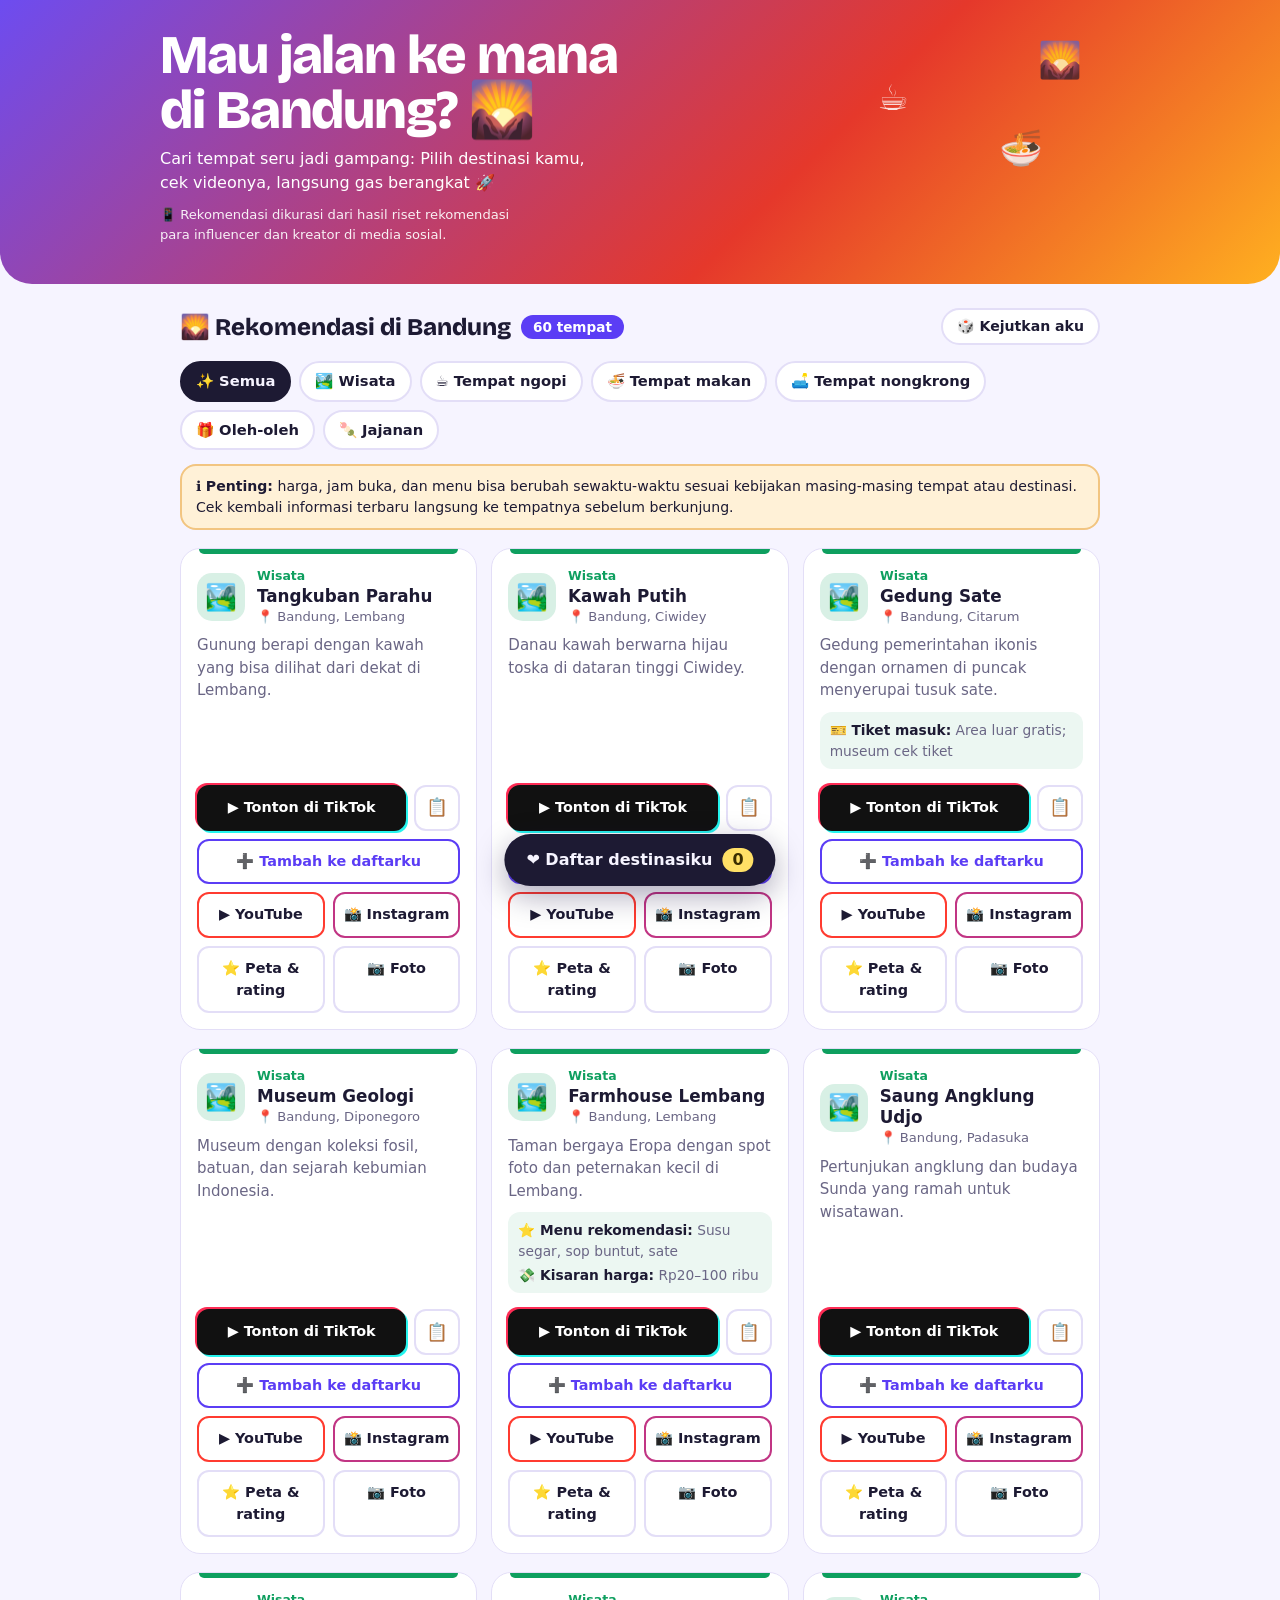
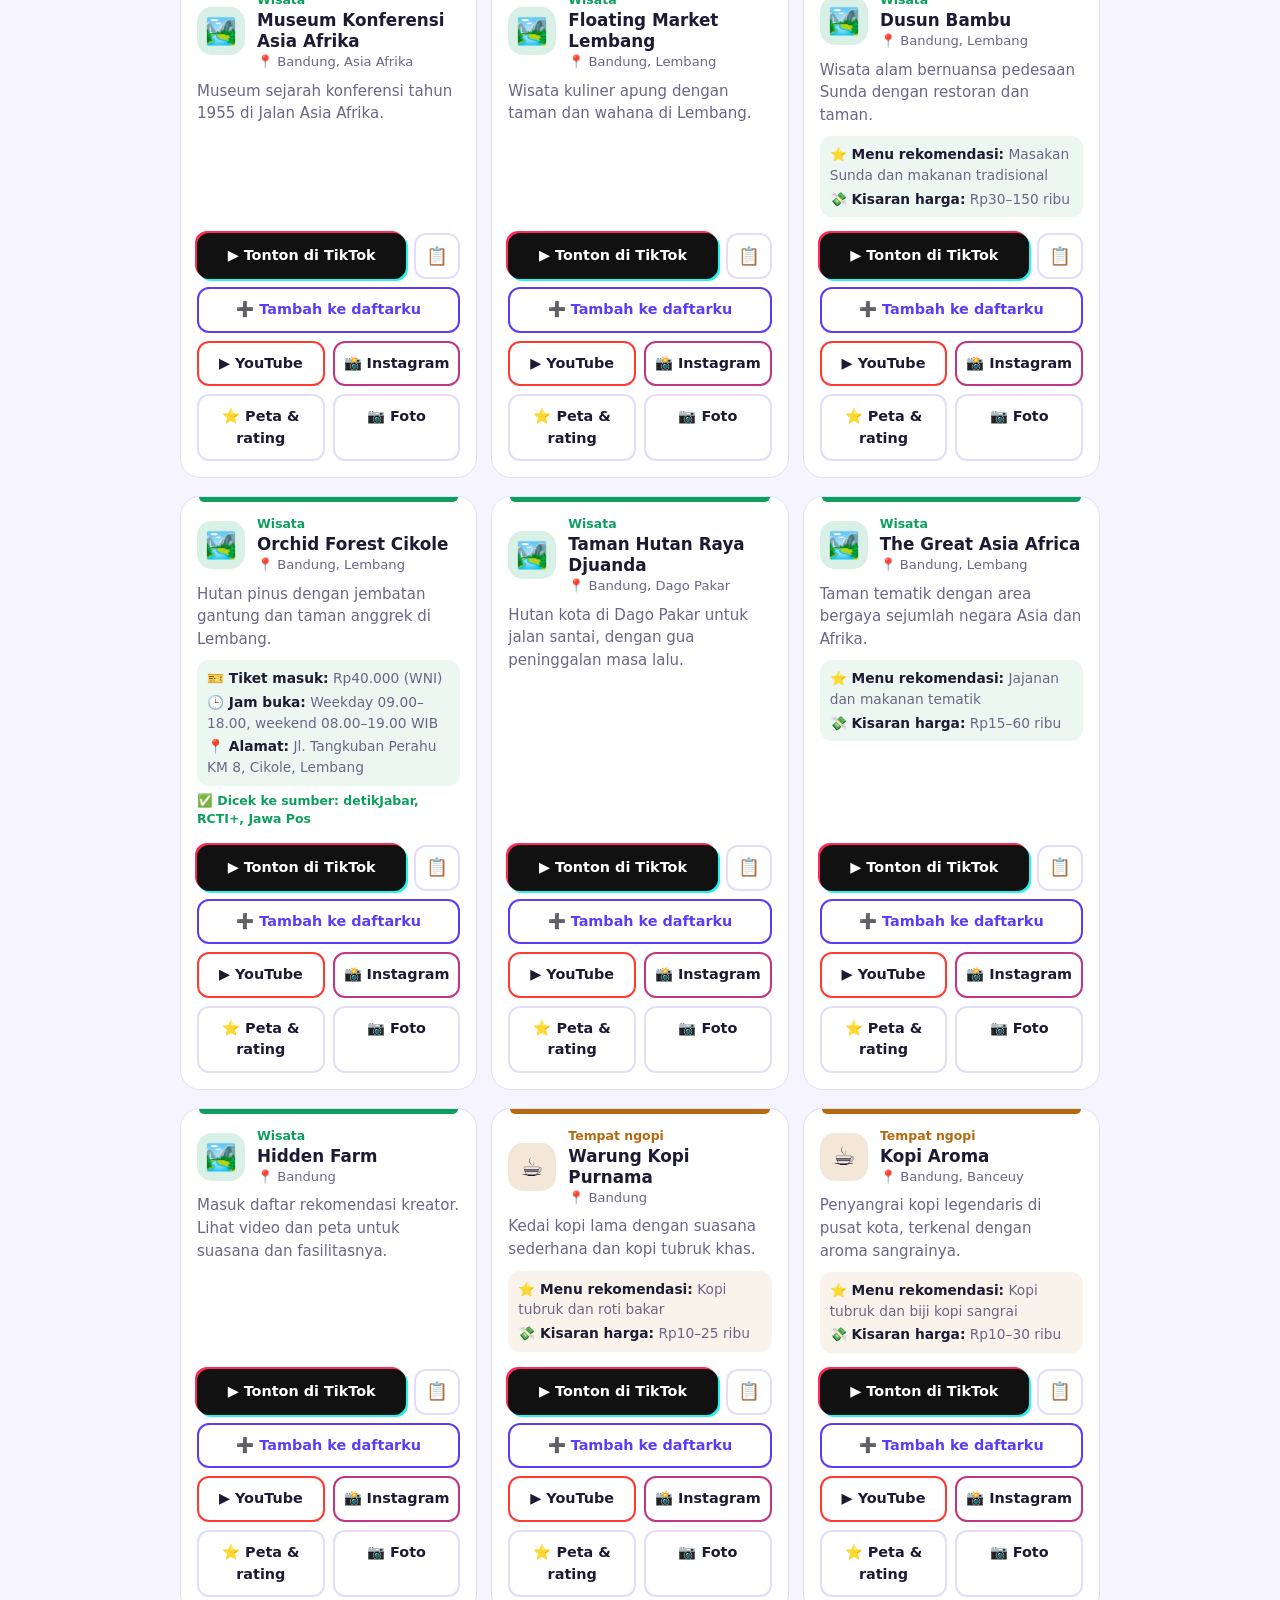
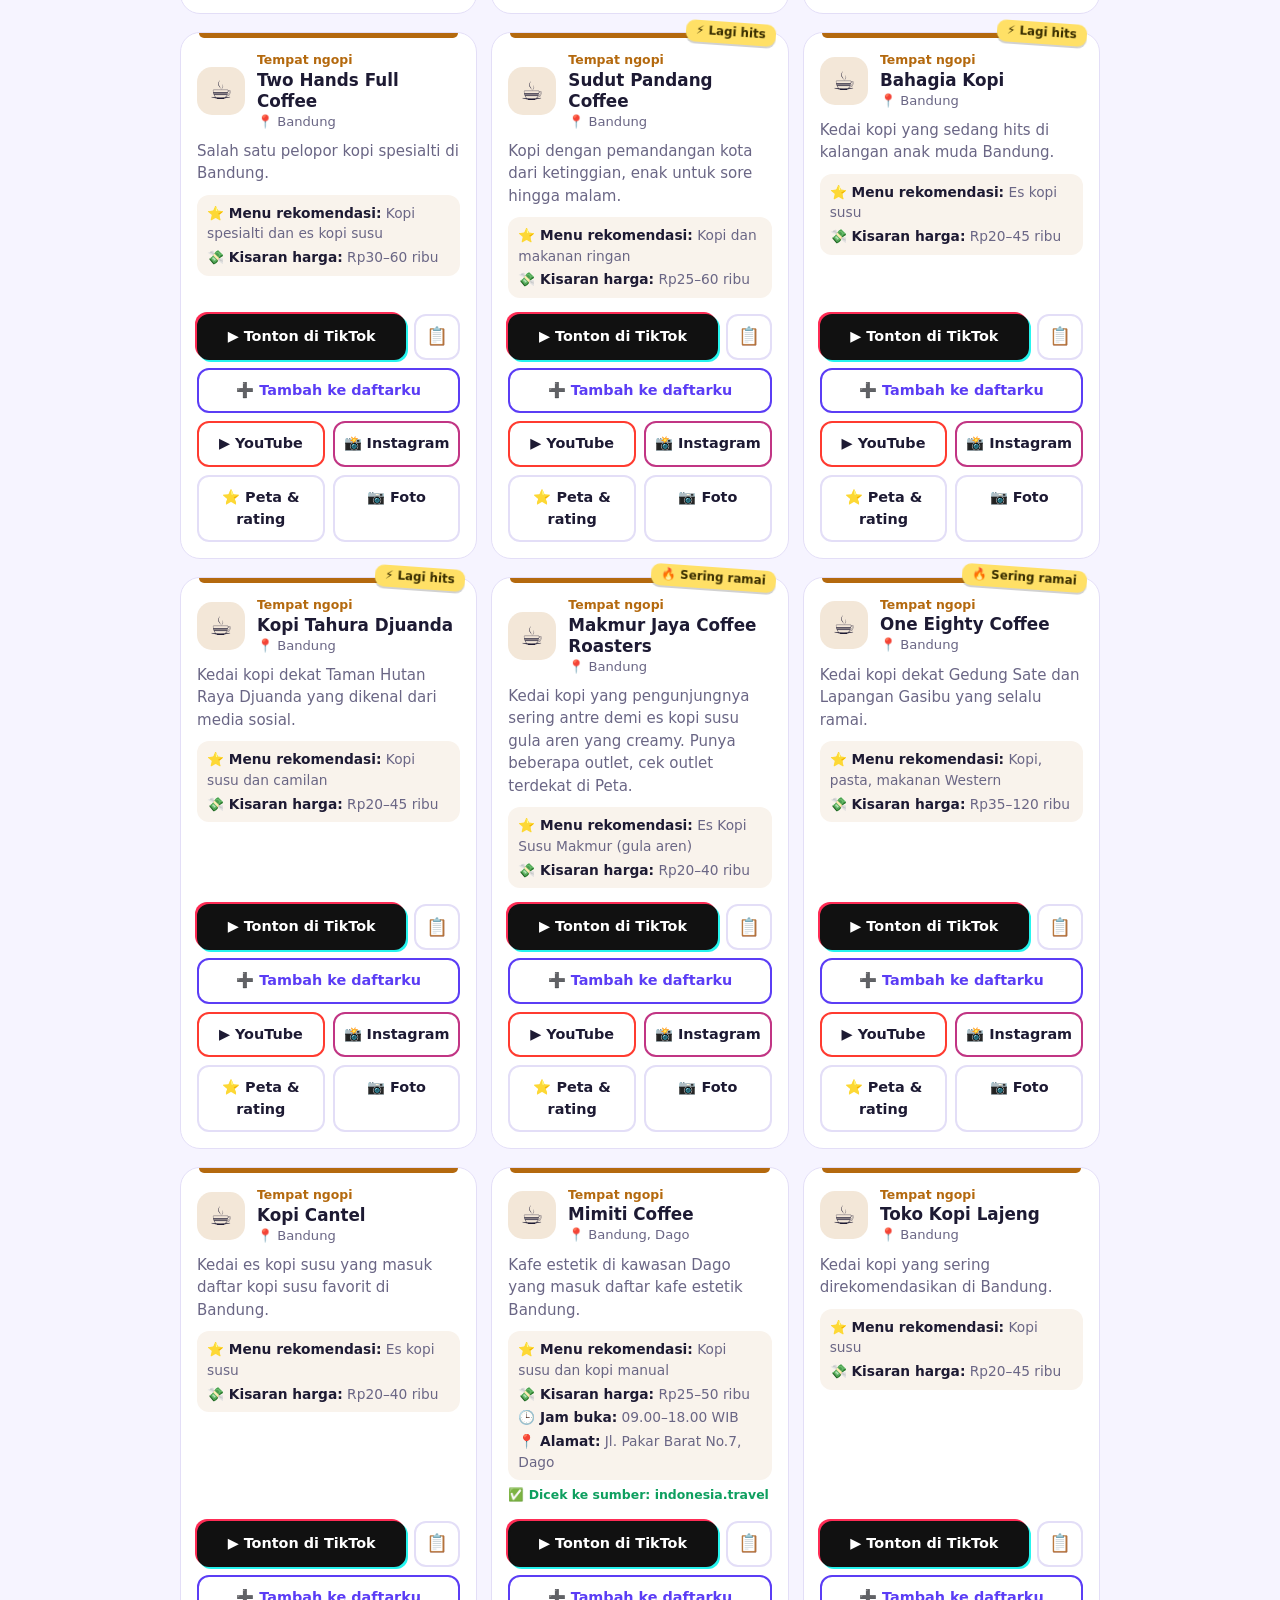
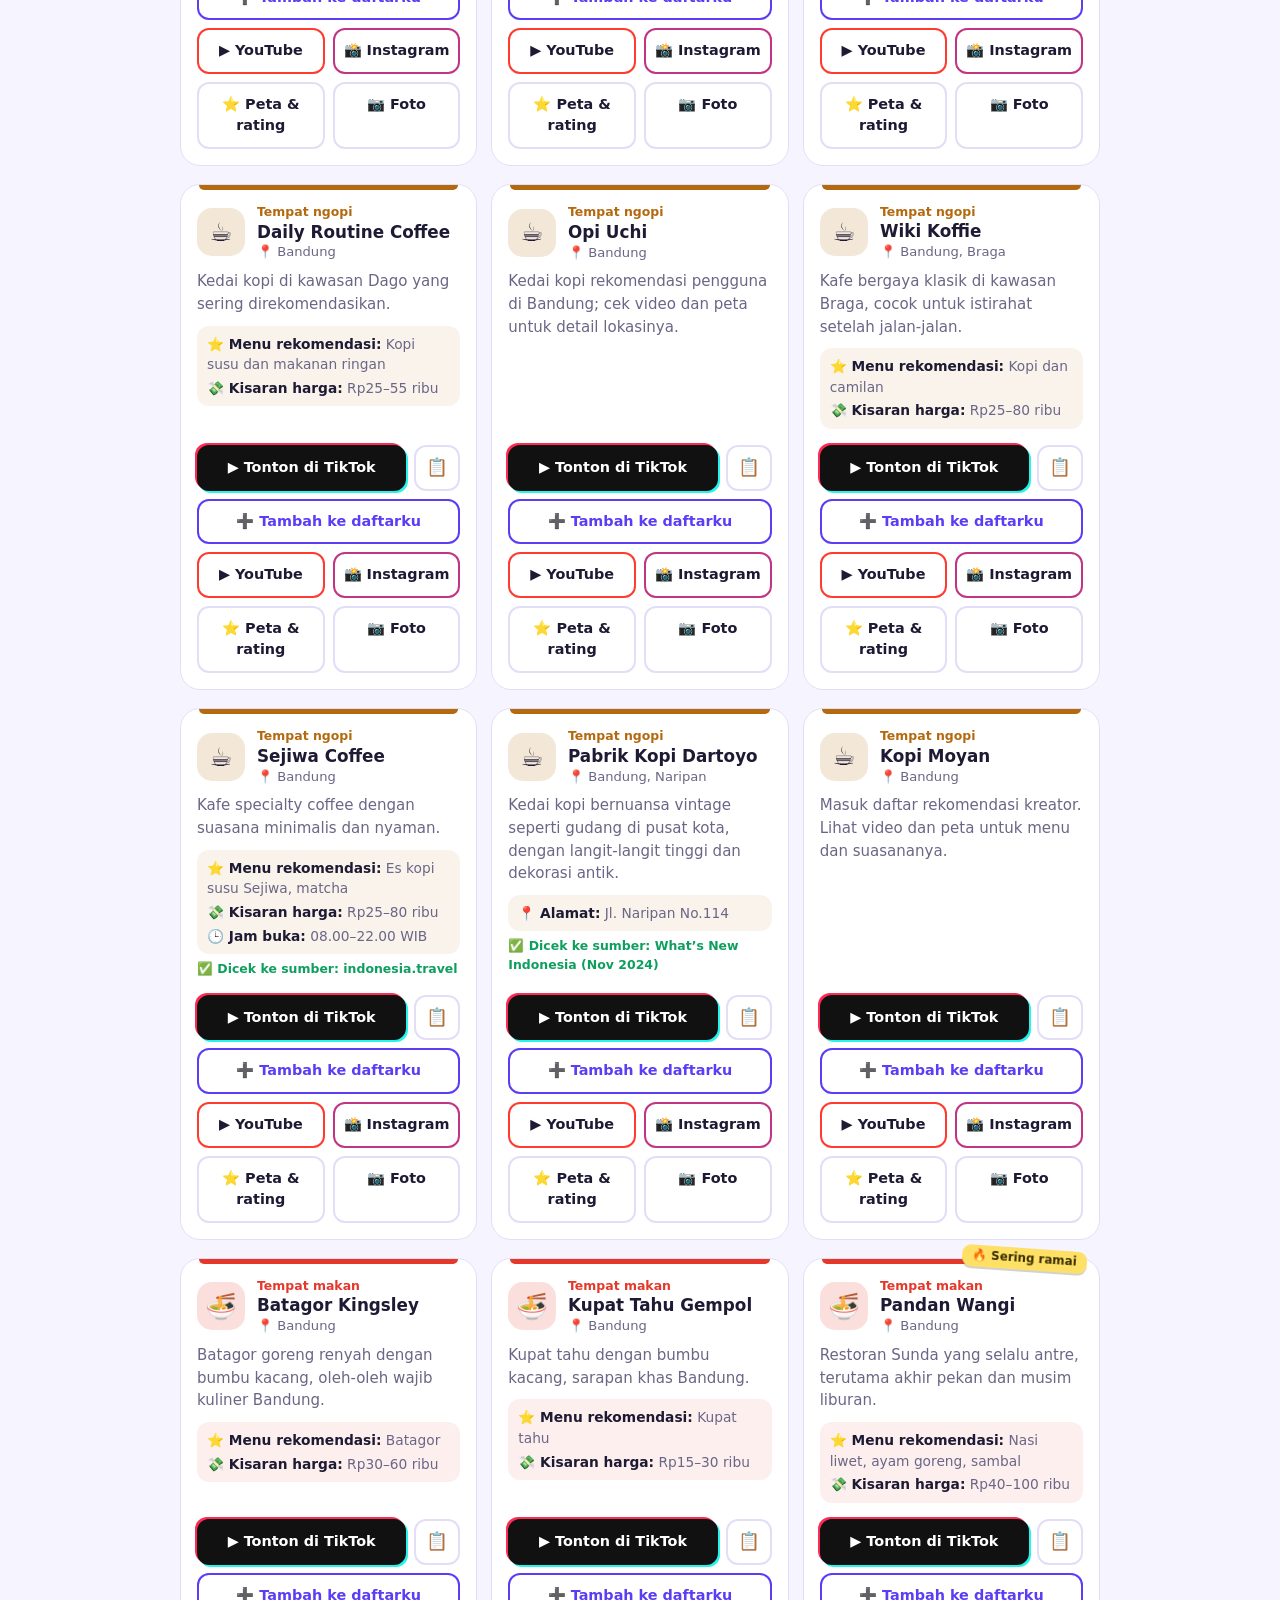
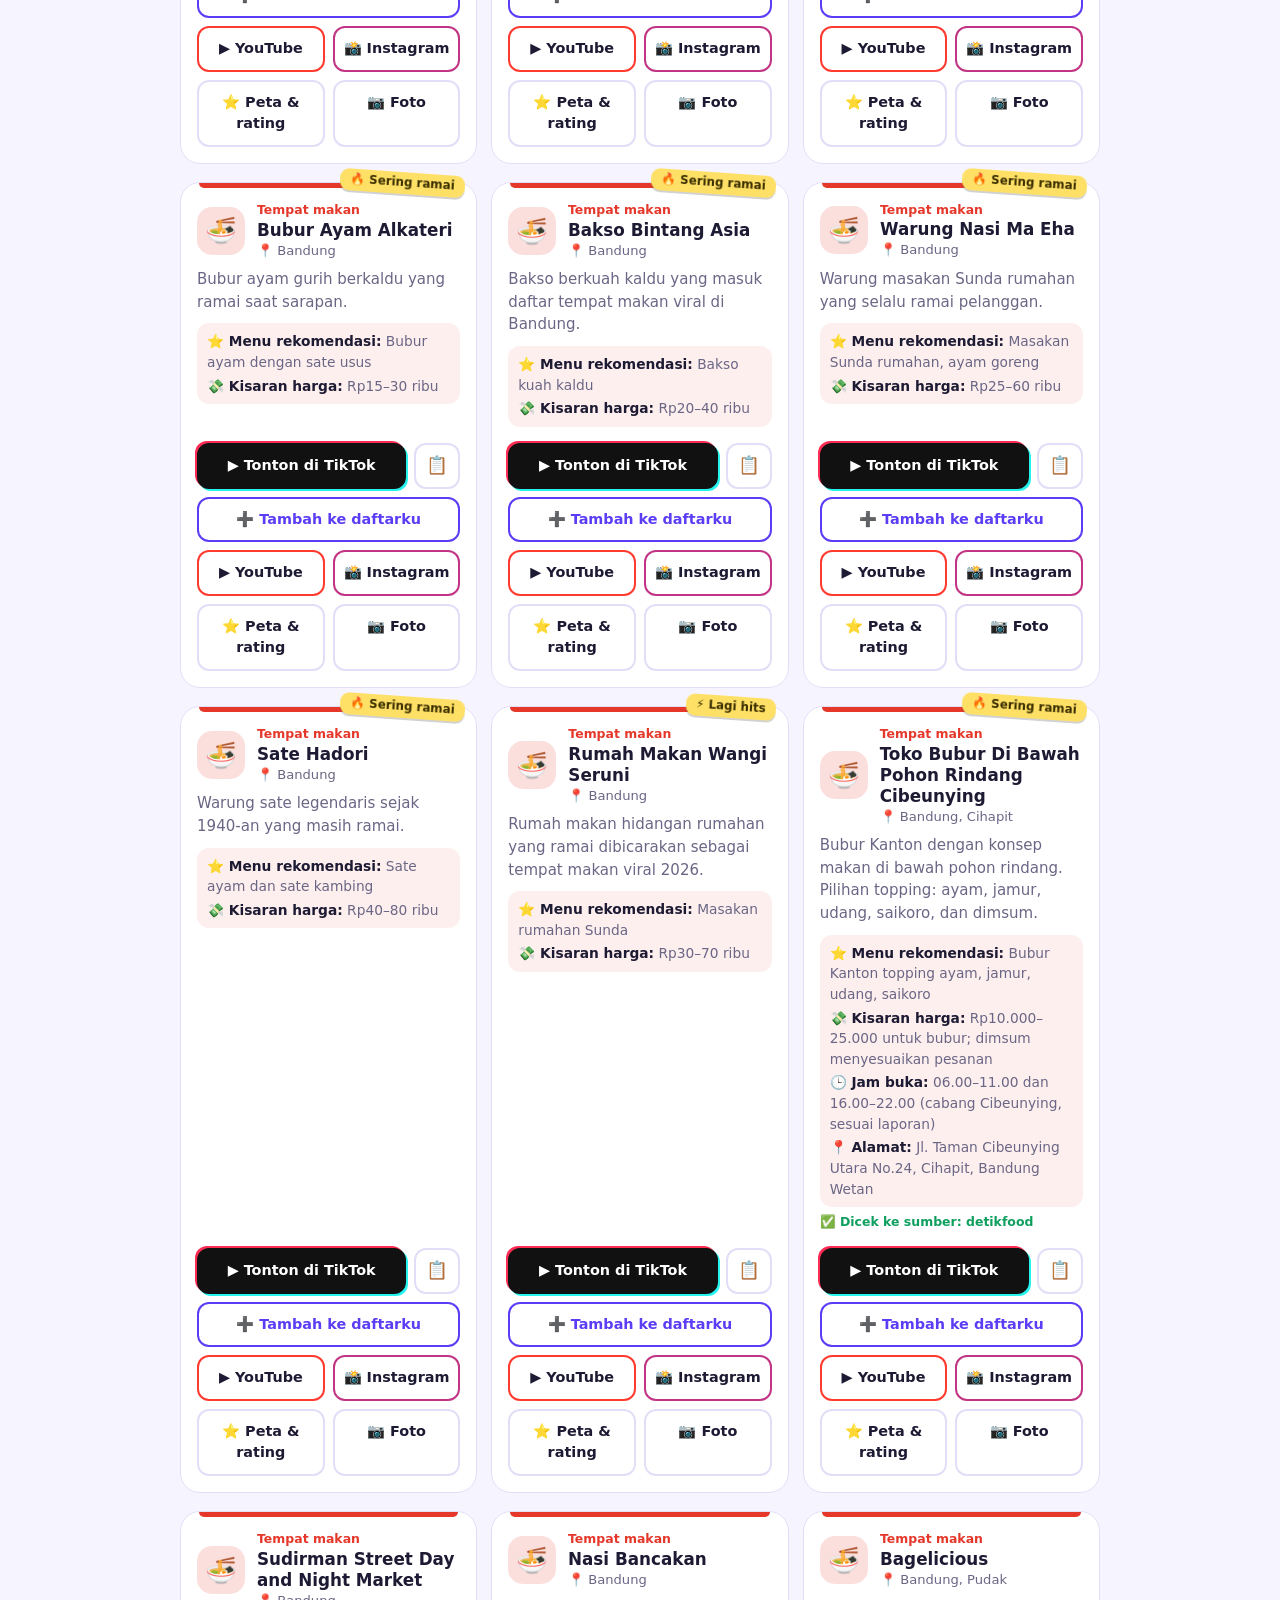
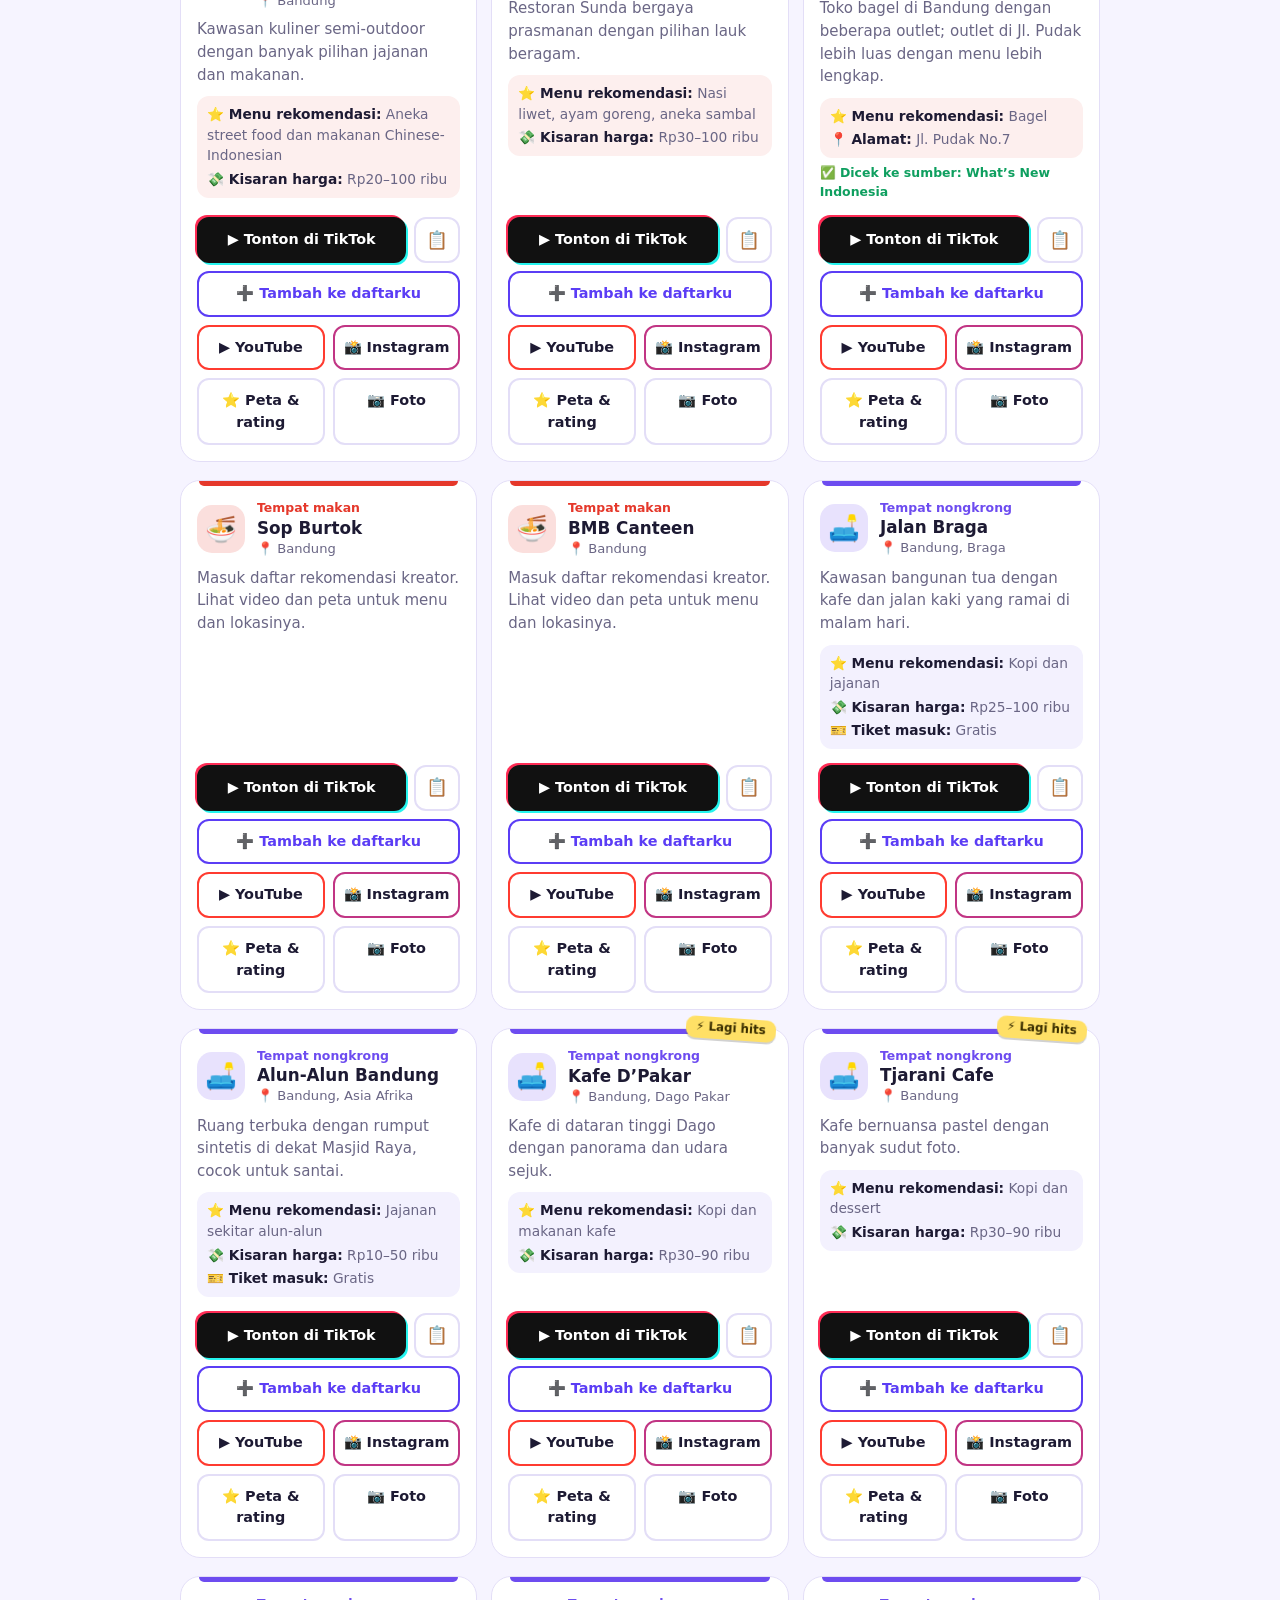
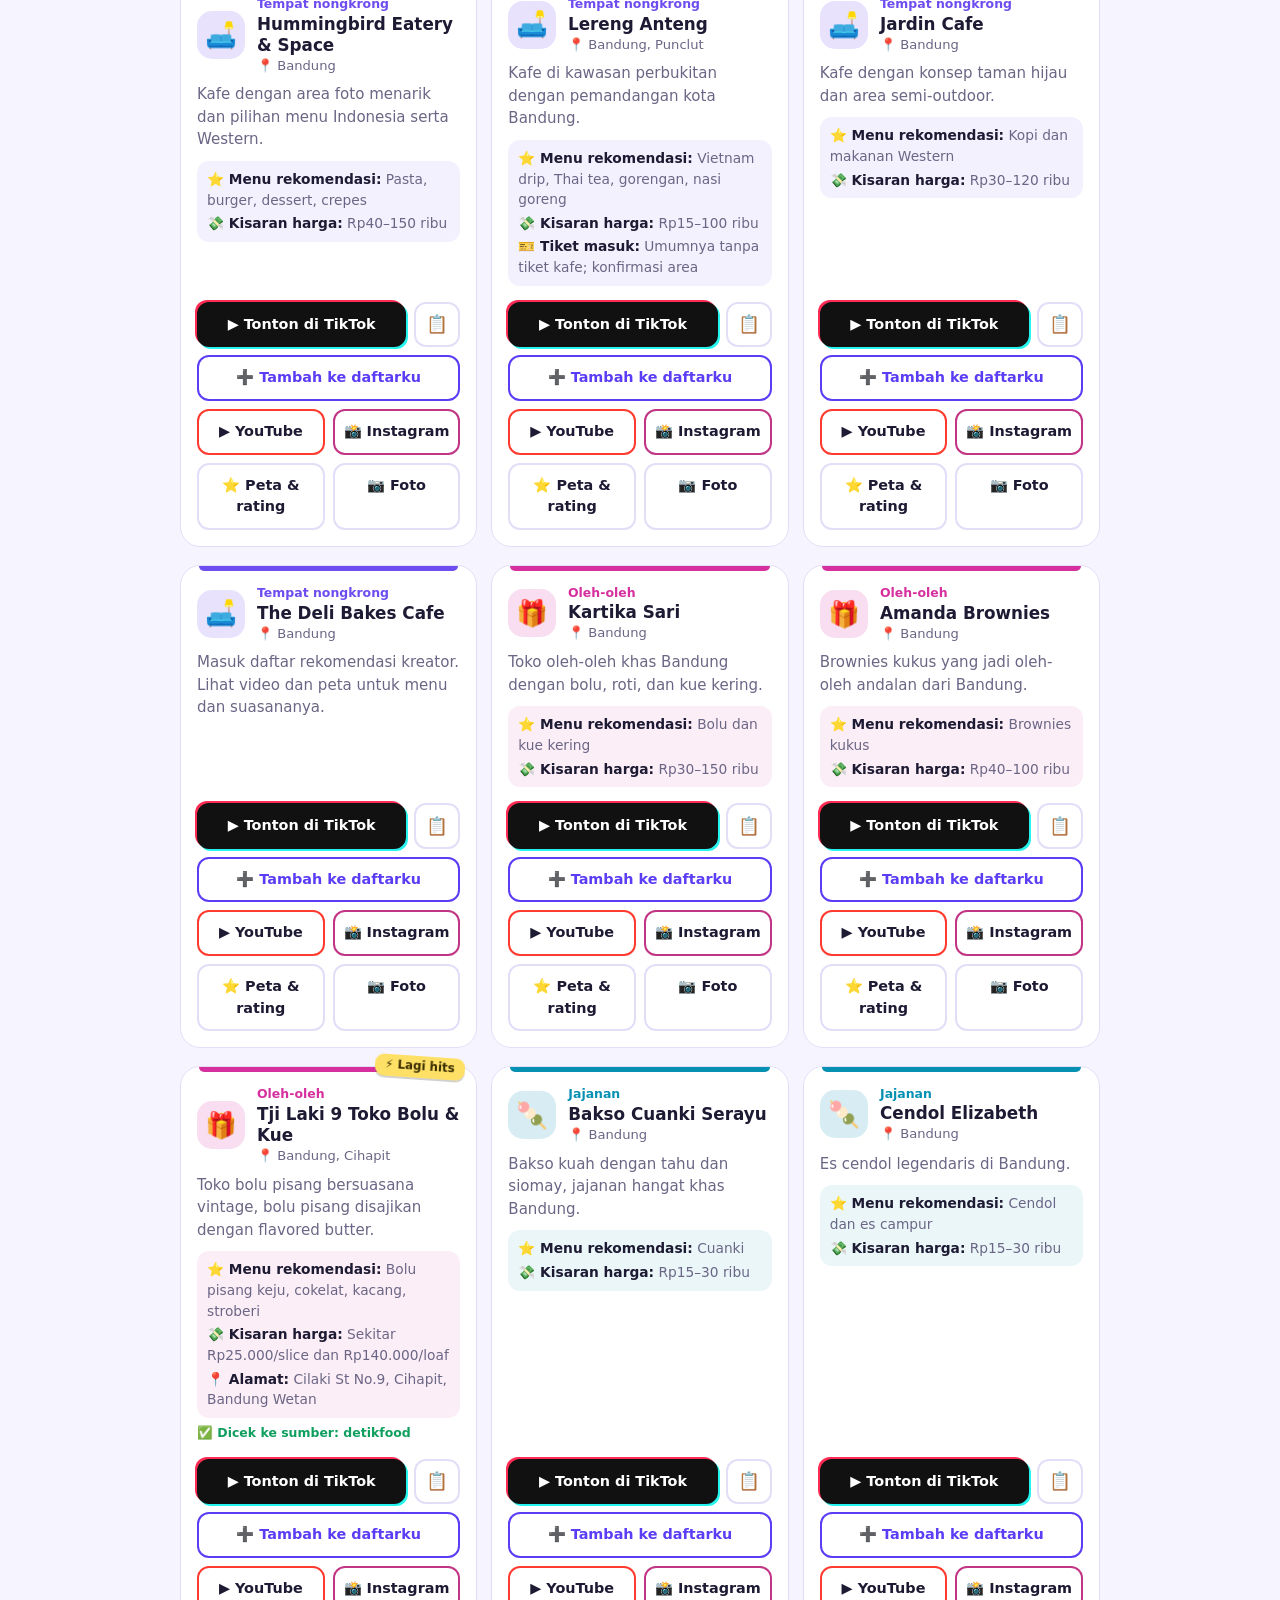
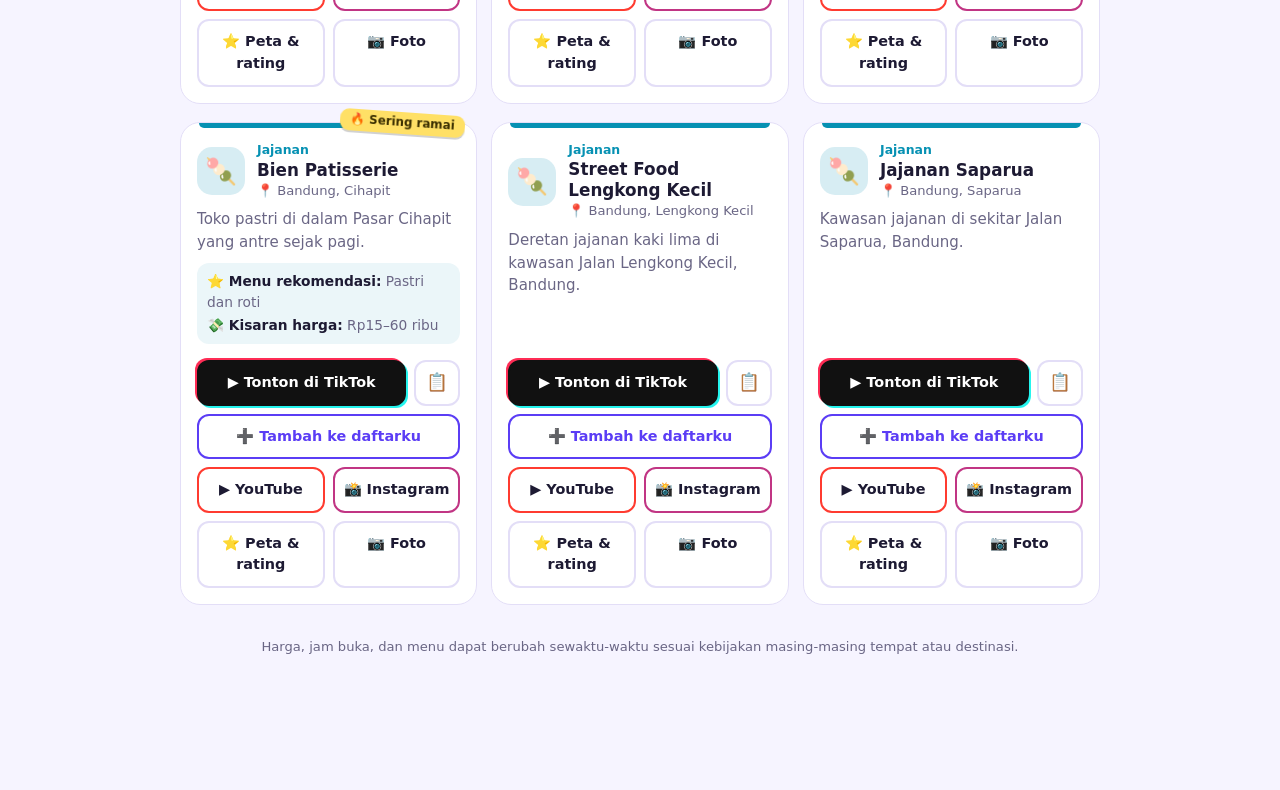
==== index.html @ 0ed72889 "Rename jelajah-bandung.html to index.html" ====
<!DOCTYPE html>
<html lang="id">
<head>
<meta charset="utf-8">
<meta name="viewport" content="width=device-width, initial-scale=1, viewport-fit=cover">
<title>Jelajah Bandung</title>
<link rel="stylesheet" href="https://fonts.googleapis.com/css2?family=Bricolage+Grotesque:wght@600;800&display=swap">
<style>
:root{--bg:#f6f4ff;--fg:#1d1a33;--mut:#6a6685;--card:#fff;--line:#e3def7;--ac:#5b3df5;--acfg:#fff;
--c-wisata:#0e9f5f;--c-kopi:#b4690e;--c-makan:#e5382b;--c-nongkrong:#6d4cf0;--c-oleh:#d6309f;--c-jajan:#0691b3;
box-sizing:border-box;padding-top:env(safe-area-inset-top,0px);padding-bottom:env(safe-area-inset-bottom,0px)}
@media (prefers-color-scheme:dark){:root:not([data-theme="light"]){--bg:#14112a;--fg:#f1eeff;--mut:#aaa4cf;--card:#1f1b3d;--line:#352f63;--ac:#a798ff;--acfg:#14112a;
--c-wisata:#3ddc97;--c-kopi:#f0a24b;--c-makan:#ff7a6e;--c-nongkrong:#a995ff;--c-oleh:#ff7ad0;--c-jajan:#4fd3f0;color-scheme:dark}}
:root[data-theme="dark"]{--bg:#14112a;--fg:#f1eeff;--mut:#aaa4cf;--card:#1f1b3d;--line:#352f63;--ac:#a798ff;--acfg:#14112a;
--c-wisata:#3ddc97;--c-kopi:#f0a24b;--c-makan:#ff7a6e;--c-nongkrong:#a995ff;--c-oleh:#ff7ad0;--c-jajan:#4fd3f0;color-scheme:dark}
html{scroll-padding-top:env(safe-area-inset-top,0px)}
*{box-sizing:border-box}
body{margin:0;background:var(--bg);color:var(--fg);font:16px/1.5 system-ui,-apple-system,"Segoe UI",Roboto,sans-serif}
.wrap{max-width:960px;margin:0 auto;position:relative}
.hero{position:relative;overflow:hidden;background:linear-gradient(135deg,#6d4cf0 0%,#e5382b 62%,#ffb020 100%);color:#fff;border-radius:0 0 32px 32px;padding:28px 20px 24px}
.hero h1{font:800 clamp(2rem,7vw,3.4rem)/1.02 "Bricolage Grotesque",system-ui,sans-serif;margin:0 0 8px;letter-spacing:-.02em;max-width:14ch}
.hero p{margin:0 0 18px;max-width:44ch;font-weight:500}
.fl{position:absolute;font-size:2.2rem;opacity:.85;animation:fl 6s ease-in-out infinite;pointer-events:none;user-select:none}
@keyframes fl{50%{transform:translateY(-12px) rotate(10deg)}}
.search{display:flex;gap:8px;background:#fff;border-radius:999px;padding:6px;box-shadow:0 10px 30px rgba(20,10,60,.3)}
.search:focus-within{outline:3px solid #ffe066}
input{flex:1;min-width:0;font:inherit;border:0;background:transparent;padding:10px 16px;color:#1d1a33;outline:none}
.go{font:inherit;font-weight:700;border:0;border-radius:999px;padding:0 22px;background:#1d1a33;color:#fff;cursor:pointer}
.go:active,.pill:active,.chip:active{transform:scale(.95)}
.pills{display:flex;gap:8px;overflow-x:auto;padding:16px 0 4px;scrollbar-width:none}
.pills::-webkit-scrollbar{display:none}
.pill{flex:none;font:inherit;font-weight:600;font-size:.9rem;border:0;border-radius:999px;padding:8px 14px;background:rgba(255,255,255,.24);color:#fff;cursor:pointer}
.pill:hover{background:rgba(255,255,255,.4)}
.pill.rnd{background:#ffe066;color:#3a2e00}
button:focus-visible,a:focus-visible{outline:3px solid #ffb020;outline-offset:2px}
main{max-width:960px;margin:0 auto;padding:24px 20px 120px}
.head{display:flex;align-items:center;flex-wrap:wrap;gap:10px}
h2{font:800 1.5rem "Bricolage Grotesque",system-ui,sans-serif;margin:0}
.count{font-size:.85rem;font-weight:700;background:var(--ac);color:var(--acfg);border-radius:999px;padding:2px 12px}
.chips{display:flex;flex-wrap:wrap;gap:8px;margin:16px 0 4px}
.chip{font:inherit;font-size:.92rem;font-weight:600;padding:7px 14px;border:2px solid var(--line);border-radius:999px;background:var(--card);color:var(--fg);cursor:pointer;transition:transform .15s}
.chip:hover{transform:translateY(-2px)}
.chip[aria-pressed="true"]{background:var(--fg);color:var(--bg);border-color:var(--fg)}
.note{background:var(--card);border:2px dashed var(--line);border-radius:16px;padding:12px 16px;color:var(--mut);font-size:.92rem;margin:12px 0}
.grid{display:grid;grid-template-columns:repeat(auto-fill,minmax(290px,1fr));gap:18px 14px;margin-top:18px}
.item{position:relative;display:flex;flex-direction:column;gap:6px;background:var(--card);border:1.5px solid var(--line);border-radius:20px;padding:18px 16px 16px;animation:up .45s both;animation-delay:calc(min(var(--i),12)*45ms);transition:transform .2s,box-shadow .2s}
.item:hover{transform:translateY(-4px) rotate(-.4deg);box-shadow:0 14px 30px rgba(60,40,160,.18)}
.item::before{content:"";position:absolute;left:18px;right:18px;top:0;height:5px;border-radius:0 0 6px 6px;background:var(--k)}
@keyframes up{from{opacity:0;transform:translateY(14px)}}
.top{display:flex;gap:12px;align-items:center}
.av{flex:none;width:48px;height:48px;border-radius:15px;display:grid;place-items:center;font-size:1.6rem;background:color-mix(in srgb,var(--k) 16%,var(--card))}
.tag{display:block;font-size:.78rem;font-weight:700;color:var(--k)}
h3{margin:0;font-size:1.05rem;line-height:1.25}
.hot{position:absolute;top:-11px;right:12px;transform:rotate(4deg);background:#ffe066;color:#3a2e00;font-size:.74rem;font-weight:800;border-radius:9px;padding:2px 10px;box-shadow:0 2px 0 rgba(0,0,0,.18)}
.item p{margin:2px 0 4px;color:var(--mut);font-size:.94rem}
.meta{display:grid;gap:3px;font-size:.86rem;color:var(--mut);background:color-mix(in srgb,var(--k) 8%,var(--card));border-radius:12px;padding:8px 10px}
.meta b{color:var(--fg)}
.links{display:flex;flex-wrap:wrap;gap:8px;margin-top:auto;padding-top:10px}
.links a{flex:1 1 calc(50% - 4px);text-align:center;font-size:.9rem;font-weight:700;text-decoration:none;padding:10px 8px;border-radius:12px;border:2px solid var(--line);color:var(--fg);transition:transform .15s}
.links a:active{transform:scale(.96)}
.links a.v{flex:1 1 100%;background:#111;border-color:#111;color:#fff;box-shadow:2px 2px 0 #25f4ee,-2px -2px 0 #fe2c55}
.pop{animation:pop .9s 2}
@keyframes pop{50%{transform:scale(1.04);box-shadow:0 0 0 7px color-mix(in srgb,var(--k) 35%,transparent)}}
.empty{text-align:center;padding:40px 16px;color:var(--mut)}
.empty b{display:block;font-size:3.2rem}
.foot{margin-top:32px;font-size:.82rem;color:var(--mut);text-align:center}
@media (prefers-reduced-motion:reduce){*{animation:none!important;transition:none!important}}
@media (max-width:480px){.fl{opacity:.35}.go{padding:0 16px}}
.loc{display:block;font-size:.82rem;color:var(--mut)}
.disc{margin:14px 0 0;background:color-mix(in srgb,#ffb020 18%,var(--card));border:2px solid color-mix(in srgb,#ffb020 55%,var(--line));border-radius:16px;padding:10px 14px;font-size:.88rem}
.st{font-size:.78rem;color:var(--mut)}
.st.ok{color:var(--c-wisata);font-weight:700}
.links a.yt{border-color:#ff3b30}
.links a.ig{border-color:#c13584}
.cp{flex:0 0 46px;font-size:1.1rem;border:2px solid var(--line);border-radius:12px;background:var(--card);color:var(--fg);cursor:pointer}
.links a.v{flex:1 1 calc(100% - 54px)}
.toast{position:fixed;left:50%;bottom:calc(84px + env(safe-area-inset-bottom,0px));transform:translate(-50%,20px);background:#111;color:#fff;padding:10px 16px;border-radius:999px;font-size:.88rem;opacity:0;pointer-events:none;transition:opacity .25s,transform .25s;z-index:9;max-width:90vw;text-align:center}
.toast.on{opacity:1;transform:translate(-50%,0)}
.rt{display:block;font-size:.82rem;color:var(--mut)}
.rt:empty{display:none}
.rt a{color:inherit}
.hero p.src{font-size:.82rem;opacity:.92;margin:-8px 0 16px}
.pill.lock{background:rgba(255,255,255,.14)}
.buy{display:inline-block;background:#ffe066;color:#3a2e00;font-weight:700;font-size:.88rem;border-radius:999px;padding:8px 16px;text-decoration:none;margin:6px 0 0 6px}
.hero p.demo{font-size:.9rem;font-weight:600;margin:-4px 0 14px}
.cta{margin-top:28px;background:var(--card);border:2px dashed var(--line);border-radius:20px;padding:18px;text-align:center;color:var(--mut)}
.empty .buy{margin:14px 0 0}
.links button.wl{flex:1 1 100%;font:inherit;font-size:.9rem;font-weight:700;padding:10px;border-radius:12px;border:2px solid var(--ac);background:transparent;color:var(--ac);cursor:pointer}
.links button.wl.on{background:var(--ac);color:var(--acfg)}
.rndbtn{margin-left:auto;font:inherit;font-weight:700;font-size:.88rem;border:2px solid var(--line);background:var(--card);color:var(--fg);border-radius:999px;padding:6px 14px;cursor:pointer}
.wlbar{position:fixed;left:50%;transform:translateX(-50%);bottom:calc(14px + env(safe-area-inset-bottom,0px));z-index:20;display:flex;align-items:center;gap:10px;font:inherit;font-weight:700;background:var(--fg);color:var(--bg);border:0;border-radius:999px;padding:14px 22px;box-shadow:0 10px 30px rgba(20,10,60,.35);cursor:pointer}
.wlbar b{background:#ffe066;color:#3a2e00;border-radius:999px;padding:0 10px}
.sheet{position:fixed;inset:0;z-index:30;display:none}
.sheet.open{display:block}
.sheet .bd{position:absolute;inset:0;background:rgba(10,8,30,.55)}
.sheet .pn{position:absolute;left:0;right:0;bottom:0;max-width:640px;margin:0 auto;max-height:82vh;display:flex;flex-direction:column;background:var(--card);color:var(--fg);border-radius:24px 24px 0 0;padding:18px 18px calc(18px + env(safe-area-inset-bottom,0px))}
.wh{display:flex;justify-content:space-between;align-items:center}
.wh h2{font-size:1.25rem}
.wh button,.wi button{font:inherit;border:2px solid var(--line);background:var(--card);color:var(--fg);border-radius:12px;width:40px;height:40px;cursor:pointer}
.wlist{overflow:auto;display:grid;gap:10px;margin:14px 0}
.wi{display:flex;align-items:center;gap:12px;border:1.5px solid var(--line);border-radius:16px;padding:10px 12px}
.wi .av2{font-size:1.5rem}
.wi .nm{flex:1;min-width:0}
.wi .nm b{display:block}
.wi small{color:var(--mut)}
.wi a{text-decoration:none;font-size:1.3rem;padding:0 4px}
.wact{display:flex;flex-wrap:wrap;gap:8px}
.wact button{flex:1 1 140px;font:inherit;font-weight:700;font-size:.9rem;border:2px solid var(--line);background:var(--card);color:var(--fg);border-radius:12px;padding:10px;cursor:pointer}
.tabs{display:flex;gap:8px;margin-top:12px}
.tabs button{flex:1;font:inherit;font-weight:700;font-size:.9rem;border:2px solid var(--line);background:var(--card);color:var(--fg);border-radius:12px;padding:8px;cursor:pointer}
.tabs button.on{background:var(--ac);color:var(--acfg);border-color:var(--ac)}
.sl{font-weight:800;margin:10px 0 0}
.wi{flex-wrap:wrap}
.wi .nm{flex:1 1 140px}
.ctl{flex:1 1 100%;display:flex;gap:6px}
.ctl select{flex:1;min-width:0;font:inherit;padding:8px;border:2px solid var(--line);border-radius:12px;background:var(--card);color:var(--fg)}
</style>
</head>
<body>
<header class="hero"><div class="wrap">
<span class="fl" aria-hidden="true" style="right:4%;top:6px">🌄</span><span class="fl" aria-hidden="true" style="right:22%;top:44px;animation-delay:-2s">☕</span><span class="fl" aria-hidden="true" style="right:8%;bottom:70px;animation-delay:-4s">🍜</span>
<h1>Mau jalan ke mana di Bandung? 🌄</h1>
<p id="stat">Cari tempat seru jadi gampang: Pilih destinasi kamu, cek videonya, langsung gas berangkat 🚀</p>
<p class="src">📱 Rekomendasi dikurasi dari hasil riset rekomendasi para influencer dan kreator di media sosial.</p>
</div></header>
<main><div id="out"></div><p class="foot">Harga, jam buka, dan menu dapat berubah sewaktu-waktu sesuai kebijakan masing-masing tempat atau destinasi.</p></main><button class="wlbar" id="wlbar" aria-haspopup="dialog">❤️ Daftar destinasiku <b id="wlcount">0</b></button>
<div class="sheet" id="sheet" role="dialog" aria-modal="true" aria-label="Daftar destinasiku"><div class="bd" id="wlbd"></div><div class="pn"><div class="wh"><h2>❤️ Daftar destinasiku</h2><button id="wlx" aria-label="Tutup">✕</button></div><div class="tabs"><button data-tab="list">❤️ Daftar</button><button data-tab="plan">🗓️ Rencana 1 hari</button></div><div class="wlist" id="wlist"></div><div class="wact" id="wact"></div></div></div>
<div id="toast" class="toast" role="status" aria-live="polite"></div>
<script>
const CATS={wisata:"Wisata",kopi:"Tempat ngopi",makan:"Tempat makan",nongkrong:"Tempat nongkrong",oleh:"Oleh-oleh",jajan:"Jajanan"};
const DATA={
Bandung:{
 wisata:[["Tangkuban Parahu","Gunung berapi dengan kawah yang bisa dilihat dari dekat di Lembang."],["Kawah Putih","Danau kawah berwarna hijau toska di dataran tinggi Ciwidey."],['Gedung Sate','Gedung pemerintahan ikonis dengan ornamen di puncak menyerupai tusuk sate.'],['Museum Geologi','Museum dengan koleksi fosil, batuan, dan sejarah kebumian Indonesia.'],['Farmhouse Lembang','Taman bergaya Eropa dengan spot foto dan peternakan kecil di Lembang.']],
 kopi:[["Warung Kopi Purnama","Kedai kopi lama dengan suasana sederhana dan kopi tubruk khas."],["Kopi Aroma","Penyangrai kopi legendaris di pusat kota, terkenal dengan aroma sangrainya."]],
 makan:[["Batagor Kingsley","Batagor goreng renyah dengan bumbu kacang, oleh-oleh wajib kuliner Bandung."],["Kupat Tahu Gempol","Kupat tahu dengan bumbu kacang, sarapan khas Bandung."]],
 nongkrong:[["Jalan Braga","Kawasan bangunan tua dengan kafe dan jalan kaki yang ramai di malam hari."],["Alun-Alun Bandung","Ruang terbuka dengan rumput sintetis di dekat Masjid Raya, cocok untuk santai."]],
 oleh:[['Kartika Sari','Toko oleh-oleh khas Bandung dengan bolu, roti, dan kue kering.'],['Amanda Brownies','Brownies kukus yang jadi oleh-oleh andalan dari Bandung.']],
 jajan:[['Bakso Cuanki Serayu','Bakso kuah dengan tahu dan siomay, jajanan hangat khas Bandung.'],['Cendol Elizabeth','Es cendol legendaris di Bandung.']]},
Yogyakarta:{
 wisata:[["Candi Prambanan","Kompleks candi Hindu abad ke-9 yang megah."],["Keraton Yogyakarta","Istana sultan yang masih berfungsi, dengan museum dan pertunjukan budaya."],['Taman Sari','Bekas taman istana dengan kolam pemandian dan lorong bawah tanah.'],['Candi Ratu Boko','Situs di atas bukit dengan gerbang megah dan pemandangan matahari terbenam.'],['Pantai Parangtritis','Pantai selatan berombak besar yang jadi tujuan akhir pekan warga Yogyakarta.']],
 kopi:[["Klinik Kopi","Kedai kopi spesialti dengan barista yang suka menjelaskan biji kopi."],["Kopi Klotok","Kopi dan masakan rumahan di tengah suasana desa dekat Pakem."]],
 makan:[["Gudeg Yu Djum","Gudeg manis khas Yogyakarta yang sudah puluhan tahun melegenda."],["Sate Klathak Pak Pong","Sate kambing bertusuk jeruji besi dengan bumbu garam."]],
 nongkrong:[["Malioboro","Jalan utama kota dengan pedagang kaki lima dan musisi jalanan."],["Alun-Alun Kidul","Tempat main sepeda lampu dan duduk lesehan di malam hari."]],
 oleh:[['Bakpia Pathok 25','Bakpia khas kampung Pathok dengan isi kacang hijau dan rasa lain.'],['Dagadu Djokdja','Kaos dan suvenir dengan plesetan khas Yogyakarta.']],
 jajan:[['Angkringan Lik Man','Angkringan dekat Stasiun Tugu dengan kopi joss dan nasi kucing.'],['Jadah Tempe Mbah Carik','Jajanan khas Kaliurang: jadah ketan dengan tempe bacem.']]},
Bali:{
 wisata:[["Tanah Lot","Pura di atas batu karang laut, terkenal untuk melihat matahari terbenam."],["Tegallalang Rice Terrace","Sawah terasering hijau di dekat Ubud."],['Pura Luhur Uluwatu','Pura di tebing tepi laut dengan pertunjukan tari kecak saat senja.'],['Ubud Monkey Forest','Hutan kecil berisi ratusan monyet dan pura-pura tua.'],['Pantai Kelingking','Tebing berbentuk dinosaurus di Nusa Penida, dicapai dengan kapal.']],
 kopi:[["Seniman Coffee","Kedai kopi di Ubud dengan konsep kopi lokal dan ruang kerja santai."],["Revolver Espresso","Kedai kopi populer di Seminyak yang tersembunyi di gang kecil."]],
 makan:[["Warung Babi Guling Ibu Oka","Babi guling khas Ubud yang sering jadi tujuan wisata kuliner."],["Warung Mak Beng","Sup ikan sederhana di Sanur yang sudah lama dikenal."]],
 nongkrong:[["Potato Head Beach Club","Klub pantai di Seminyak dengan musik, kolam, dan pemandangan sore."],["Pantai Seminyak","Pantai berpasir luas dengan deretan kafe di tepinya."]],
 oleh:[['Pusat Oleh-oleh Krisna','Toko oleh-oleh besar dengan kaos, camilan, dan kerajinan.'],['Joger','Toko kaos bertulisan jenaka, ikon oleh-oleh Bali.']],
 jajan:[['Pasar Malam Gianyar','Pasar malam dengan banyak jajanan dan makanan khas Bali.']]},
Jakarta:{
 wisata:[["Monas","Tugu nasional dengan museum dan pemandangan kota dari puncaknya."],["Kota Tua Jakarta","Kawasan bangunan kolonial dengan museum, sepeda ontel, dan kafe."],['Museum Nasional','Museum besar dengan koleksi arkeologi dan budaya dari seluruh Nusantara.'],['Masjid Istiqlal','Masjid terbesar di Asia Tenggara, bersebelahan dengan Katedral.'],['Taman Mini Indonesia Indah','Taman budaya dengan anjungan rumah adat dari berbagai provinsi.']],
 kopi:[["Kopi Tuku","Kopi susu gula aren yang menjadi pelopor kopi kekinian Jakarta."],["Anomali Coffee","Jaringan kedai kopi dengan biji kopi single origin dari berbagai daerah."]],
 makan:[["Gado-Gado Boplo","Gado-gado Betawi dengan bumbu kacang yang kental."],["Es Krim Ragusa","Es krim bergaya Italia klasik di Gambir, sudah ada sejak 1932."]],
 nongkrong:[["Pasar Santa","Pasar yang berubah jadi tempat kumpul anak muda dengan kedai kopi dan makanan."],["Blok M","Kawasan hiburan dan jajan yang ramai sejak lama."]],
 oleh:[['Pasar Baru','Kawasan belanja tua dengan toko kain, suvenir, dan kue.'],['Sarinah','Pusat belanja dengan kerajinan dan produk Indonesia di Jalan Thamrin.']],
 jajan:[['Es Teler 77','Es teler dan hidangan ringan dari jaringan kuliner yang dikenal di Jakarta.'],['Kerak Telor Kota Tua','Omelet beras ketan khas Betawi yang dijual di kawasan Kota Tua.']]},
Surabaya:{
 wisata:[['House of Sampoerna','Museum rokok di bangunan kolonial, dengan pemandangan dari lantai atas.'],['Jembatan Suroboyo','Jembatan pejalan kaki di pantai timur dengan pemandangan senja.'],['Tugu Pahlawan','Monumen perjuangan 10 November dan museum di sekitarnya.'],['Masjid Nasional Al-Akbar','Masjid berkubah besar dengan menara yang bisa didaki untuk melihat kota.'],['Monumen Kapal Selam','Kapal selam asli yang diubah jadi museum dan bisa dimasuki.'],['Kenjeran Park','Kawasan pantai dengan kelenteng dan taman rekreasi.']],
 makan:[['Rawon Setan','Rawon berkuah hitam pekat yang buka sampai larut malam.'],['Lontong Balap Pak Gendut','Lontong dengan tauge, tahu, dan lentho, hidangan khas Surabaya.']],
 nongkrong:[['Taman Bungkul','Taman kota tempat warga berolahraga dan berkumpul.'],['Jalan Tunjungan','Jalan bersejarah dengan bangunan tua dan kafe.']],
 oleh:[['Bhek','Toko oleh-oleh dengan camilan khas Jawa Timur.']],
 jajan:[['Zangrandi Ice Cream','Kedai es krim klasik yang sudah lama ada di Surabaya.']]},
Malang:{
 wisata:[['Museum Angkut','Museum transportasi dengan kendaraan dari berbagai zaman dan negara.'],['Kampung Warna-Warni Jodipan','Permukiman tepi sungai yang dicat warna-warni.'],['Jatim Park 2','Kompleks wisata keluarga dengan kebun binatang dan museum satwa di Batu.'],['Coban Rondo','Air terjun di lereng pegunungan, dikelilingi hutan pinus dan taman.'],['Selecta','Taman rekreasi sejuk di Batu dengan kebun bunga dan kolam renang.']],
 makan:[['Bakso President','Bakso kuah yang terkenal di Malang.'],['Rawon Nguling','Rawon berkuah hitam khas dari Malang.']],
 nongkrong:[['Alun-Alun Tugu','Alun-alun dengan air mancur dan balai kota di sekitarnya.'],['Jalan Ijen','Boulevard berpohon dengan rumah-rumah kolonial.']],
 oleh:[['Keripik Tempe Sanan','Sentra keripik tempe dan camilan di Kampung Sanan.'],['Malang Strudel','Kue strudel apel khas Malang.']],
 jajan:[['Toko Oen Malang','Kedai es krim dan kue bergaya kolonial yang sudah lama berdiri.']]},
Semarang:{
 wisata:[['Lawang Sewu','Bekas kantor kereta api kolonial dengan ratusan pintu dan jendela.'],['Kota Lama Semarang','Kawasan bangunan Eropa dengan Gereja Blenduk di tengahnya.'],['Sam Poo Kong','Kelenteng besar yang terkait dengan Laksamana Cheng Ho.'],['Masjid Agung Jawa Tengah','Masjid dengan payung raksasa di halaman dan menara pandang.'],['Brown Canyon','Tebing kapur bekas galian dengan pemandangan mirip ngarai.']],
 makan:[['Lumpia Gang Lombok','Lumpia khas Semarang di kawasan Pecinan.'],['Soto Bangkong','Soto ayam dengan sate-satean di perempatan Bangkong.']],
 nongkrong:[['Simpang Lima','Lapangan kota yang ramai dengan jajanan setiap malam.'],['Pasar Semawis','Pasar malam di Pecinan dengan kuliner dan suasana lampion.']],
 oleh:[['Bandeng Juwana Erlina','Bandeng presto tanpa duri, oleh-oleh khas Semarang.'],['Wingko Babat Cap Kereta Api','Kue kelapa panggang khas Semarang.']],
 jajan:[['Toko Oen Semarang','Kedai es krim dan kue bergaya kolonial di Jalan Pemuda.']]},
Medan:{
 wisata:[['Istana Maimun','Istana Kesultanan Deli dengan arsitektur Melayu, Eropa, dan India.'],['Masjid Raya Al Mashun','Masjid megah berusia lebih dari seabad di pusat kota.'],['Tjong A Fie Mansion','Rumah bersejarah milik saudagar Tionghoa yang kini jadi museum.'],['Gereja Annai Velankanni','Gereja bergaya India yang unik di tengah kota.'],['Bukit Lawang','Pintu masuk hutan Gunung Leuser untuk melihat orangutan, sekitar tiga jam dari Medan.']],
 kopi:[['Kedai Kopi Phoenam','Kopitiam khas Medan yang populer untuk sarapan dan kopi.']],
 makan:[['Soto Sinar Pagi','Soto Medan berkuah gurih dengan isi daging atau ayam.']],
 nongkrong:[['Merdeka Walk','Pusat jajan dan hiburan terbuka di depan Lapangan Merdeka.'],['Kesawan','Jalan tua dengan bangunan kolonial dan kafe.']],
 oleh:[['Bika Ambon Zulaikha','Bika ambon yang kenyal, oleh-oleh paling dikenal dari Medan.'],['Bolu Meranti','Bolu gulung dengan banyak rasa, selalu ramai pembeli.']],
 jajan:[['Durian Ucok','Durian dan olahan durian seperti pancake yang terkenal di Medan.']]},
Makassar:{
 wisata:[['Fort Rotterdam','Benteng peninggalan Kerajaan Gowa yang kemudian dipakai Belanda.'],['Rammang-Rammang','Hutan batu kapur dan sungai di Maros, sekitar sejam dari Makassar.'],['Pulau Samalona','Pulau kecil dengan pasir putih dan snorkeling, dicapai dengan kapal.'],['Taman Wisata Bantimurung','Air terjun dan penangkaran kupu-kupu di Maros.'],['Masjid 99 Kubah','Masjid berkubah banyak di tepi laut kawasan CPI.']],
 makan:[['Coto Nusantara','Coto Makassar berkuah kental, dimakan dengan ketupat.'],['Konro Karebosi','Sup iga dan konro bakar khas Makassar.']],
 nongkrong:[['Pantai Losari','Anjungan tepi laut yang ramai saat senja.'],['CPI Makassar','Kawasan tepi laut hasil reklamasi untuk bersantai.']],
 oleh:[['Jalan Somba Opu','Deretan toko suvenir, kain sutra, dan makanan khas.']],
 jajan:[['Pisang Epe Pantai Losari','Pisang bakar pipih dengan saus gula merah di tepi Losari.']]},
Lombok:{
 wisata:[['Gili Trawangan','Pulau kecil tanpa kendaraan bermotor, populer untuk snorkeling.'],['Pantai Kuta Mandalika','Pantai berpasir lembut di selatan Lombok.'],['Air Terjun Sendang Gile','Air terjun di kaki Gunung Rinjani.'],['Gunung Rinjani','Gunung berapi tertinggi kedua di Indonesia, favorit para pendaki.'],['Desa Sade','Desa adat suku Sasak dengan rumah tradisional dan tenun.'],['Pantai Pink','Pantai berpasir kemerahan di Lombok Timur.']],
 makan:[['Ayam Taliwang Irama','Ayam bakar pedas khas Lombok.'],['Sate Rembiga','Sate sapi berbumbu manis pedas dari Rembiga, Mataram.']],
 nongkrong:[['Pantai Senggigi','Pantai dengan kafe dan restoran untuk menikmati senja.']],
 oleh:[['Desa Sukarara','Desa penenun songket dan kain tradisional Sasak.']]}
};
const H=(n,d)=>[n,d,"",1];
const EXTRA={
Bandung:{
 kopi:[['Two Hands Full Coffee','Salah satu pelopor kopi spesialti di Bandung.'],H('Sudut Pandang Coffee','Kopi dengan pemandangan kota dari ketinggian, enak untuk sore hingga malam.'),H('Bahagia Kopi','Kedai kopi yang sedang hits di kalangan anak muda Bandung.'),H('Kopi Tahura Djuanda','Kedai kopi dekat Taman Hutan Raya Djuanda yang dikenal dari media sosial.')],
 nongkrong:[H('Kafe D’Pakar','Kafe di dataran tinggi Dago dengan panorama dan udara sejuk.'),H('Tjarani Cafe','Kafe bernuansa pastel dengan banyak sudut foto.')]},
Yogyakarta:{
 kopi:[H('Kedai Terang Bintang','Kedai di lantai 2 Pasar Kranggan dengan kopi butter yang viral di TikTok.'),H('COSAN Coffee Shop','Kopi susu yang digemari anak muda Jogja, dekat Tugu.'),H('Kebon Ndalem Coffee & Eatery','Kafe kopi dan makanan di kawasan Tugu Jogja.')],
 nongkrong:[H('Kawasan Tugu Jogja','Area dengan banyak kafe dan kuliner yang sering muncul di TikTok.'),H('Bento Kopi','Kedai kopi dengan belasan cabang di DIY, ramai untuk nongkrong dan mengerjakan tugas.')]},
Bali:{
 kopi:[['Expat. Roasters','Kedai kopi spesialti populer di Seminyak dan Canggu.']],
 nongkrong:[['Crate Cafe','Kafe sarapan di Canggu yang selalu ramai.'],['The Lawn Canggu','Beach club santai di Canggu dengan suasana tepi pantai.']]},
Jakarta:{
 kopi:[['Filosofi Kopi','Kedai kopi ikonik yang terinspirasi novel dan film berjudul sama.'],H('Again Coffee Sound','Kedai kopi di Jalan Melawai, Blok M, dengan menu butter tteok yang lagi viral.'),H('Kopi Tikum','Kedai kopi bergaya industrial yang jadi favorit di Senopati.')],
 nongkrong:[H('Kemang','Kawasan kafe dan restoran Jakarta Selatan yang lama jadi tongkrongan anak muda.'),H('Warkop Bulungan','Warung kopi yang masuk daftar warkop hits untuk nongkrong.')]},
Surabaya:{
 kopi:[['Völks Coffee','Kedai kopi yang sudah lama dikenal di Darmo, dengan espresso dan seduh manual.'],H('Monopole Coffee Lab','Kedai kopi populer di Surabaya yang buka 24 jam.'),H('Historica Coffee & Pastry','Kafe kopi dan pastri di Jalan Sumatera, Gubeng, sejak 2014.'),H('Tropikal Coffee','Kafe yang sering masuk daftar kafe viral di Surabaya.')],
 nongkrong:[H('Orpheus Listening Bar','Tempat menikmati musik sambil nongkrong, masuk daftar spot hits Surabaya.'),H('Yoi Kona','Kedai kopi dan tongkrongan yang sering direkomendasikan anak muda Surabaya.')]},
Malang:{
 kopi:[H('Sejenak Coffee','Kedai kopi tenang dan nyaman yang sering direkomendasikan di Malang.'),H('Tilik Kawan','Kedai kopi untuk nongkrong atau kerja, buka sampai tengah malam.'),H('KON.CO Coffee & Garden','Kafe taman di Sentra Kopi Sudimoro, Mojolangu, cocok untuk nongkrong bareng teman.'),H('Legi Pait','Warung kopi hits di Jalan Pattimura, dekat Stasiun Malang Kotabaru.')],
 nongkrong:[H('Andhap Asor','Kafe tepi sungai yang viral sebagai tempat berburu senja.'),H('Nogo Keling','Warkop tepi sungai di Tlogomas dengan suasana asri.')]},
Semarang:{
 kopi:[H('KOV Koffie','Kafe kopi 24 jam di Jalan Sultan Agung yang sedang hits.'),H('Kopi Susu Bu Lurah','Kedai kopi susu di kawasan Rinjani dengan area outdoor luas.'),H('Semasa Kopi','Kedai kopi bernuansa outdoor yang berawal dari Siranda, Semarang.')],
 nongkrong:[H('Spiegel Bar & Bistro','Bar dan bistro favorit di Kota Lama Semarang.'),H('Miles Cafe & Eatery','Kafe di Kota Lama yang populer untuk nongkrong anak muda.')]},
Medan:{
 kopi:[['Kedai Kopi Apek','Kedai kopi legendaris Medan yang mempertahankan rasa klasik.'],H('Sosmed Coffee House','Kafe dengan desain unik yang sering mengadakan acara.'),H('Thirty Three Coffee','Salah satu kedai kopi hits di Medan.')],
 nongkrong:[H('Tropical Rooftop','Kafe dengan area rooftop luas penuh tanaman.'),H('Unboss Coffee','Kafe dengan area outdoor luas dan rumah kaca, makin cantik saat malam.'),H('L’Tropico by Haban','Tempat nongkrong ala beach club Bali di Medan.')]},
Makassar:{
 kopi:[H('Kopiteori','Kedai kopi di Jalan Beruang, Mamajang, dengan sajian kopi yang sederhana.')],
 nongkrong:[H('La Buana Cafe & Resto','Kafe bernuansa alam di Jalan Urip Sumoharjo yang viral di media sosial.'),H('Zodiac Cafe','Tempat nongkrong anak muda dengan menu nasi, mi, hingga kopi.')]},
Lombok:{
 kopi:[H('Maktal Coffee Bar','Kedai kopi di Cakranegara dengan fokus pada kopi berkualitas dan suasana tenang.')],
 nongkrong:[H('Roemah Langko','Tempat nongkrong di Ampenan, Mataram, buka dari siang sampai malam.'),H('Kedai Panorama Pantai Tanjung Bias','Kedai dengan pemandangan pantai untuk melepas penat.')]}
};
Object.keys(EXTRA).forEach(k=>Object.keys(EXTRA[k]).forEach(c=>{DATA[k][c]=(DATA[k][c]||[]).concat(EXTRA[k][c])}));
const R=(n,d)=>[n,d,"",2];
const MORE={
Bandung:{
 wisata:[['Saung Angklung Udjo','Pertunjukan angklung dan budaya Sunda yang ramah untuk wisatawan.'],['Museum Konferensi Asia Afrika','Museum sejarah konferensi tahun 1955 di Jalan Asia Afrika.'],['Floating Market Lembang','Wisata kuliner apung dengan taman dan wahana di Lembang.'],['Dusun Bambu','Wisata alam bernuansa pedesaan Sunda dengan restoran dan taman.'],['Orchid Forest Cikole','Hutan pinus dengan jembatan gantung dan taman anggrek di Lembang.'],['Taman Hutan Raya Djuanda','Hutan kota di Dago Pakar untuk jalan santai, dengan gua peninggalan masa lalu.']],
 kopi:[R('Makmur Jaya Coffee Roasters','Kedai kopi yang pengunjungnya sering antre demi es kopi susu gula aren yang creamy. Punya beberapa outlet, cek outlet terdekat di Peta.'),R('One Eighty Coffee','Kedai kopi dekat Gedung Sate dan Lapangan Gasibu yang selalu ramai.'),['Kopi Cantel','Kedai es kopi susu yang masuk daftar kopi susu favorit di Bandung.'],['Mimiti Coffee','Kafe estetik di kawasan Dago yang masuk daftar kafe estetik Bandung.'],['Toko Kopi Lajeng','Kedai kopi yang sering direkomendasikan di Bandung.'],['Daily Routine Coffee','Kedai kopi di kawasan Dago yang sering direkomendasikan.'],['Opi Uchi','Kedai kopi rekomendasi pengguna di Bandung; cek video dan peta untuk detail lokasinya.']],
 makan:[R('Pandan Wangi','Restoran Sunda yang selalu antre, terutama akhir pekan dan musim liburan.'),R('Bubur Ayam Alkateri','Bubur ayam gurih berkaldu yang ramai saat sarapan.'),R('Bakso Bintang Asia','Bakso berkuah kaldu yang masuk daftar tempat makan viral di Bandung.'),R('Warung Nasi Ma Eha','Warung masakan Sunda rumahan yang selalu ramai pelanggan.'),R('Sate Hadori','Warung sate legendaris sejak 1940-an yang masih ramai.'),H('Rumah Makan Wangi Seruni','Rumah makan hidangan rumahan yang ramai dibicarakan sebagai tempat makan viral 2026.')],
 jajan:[R('Bien Patisserie','Toko pastri di dalam Pasar Cihapit yang antre sejak pagi.')]},
Yogyakarta:{
 makan:[R('Bakmi Jawa Pak Pele','Bakmi Jawa dekat Alun-Alun Utara yang ramai terutama malam hari.'),R('Warung Brongkos Handayani','Brongkos, hidangan khas Jogja mirip rawon, yang jarang sepi.'),R('Sate Ratu','Sate di Condongcatur yang antreannya mengular saat jam makan malam dan akhir pekan.'),R('SGPC Bu Wiryo','Nasi pecel yang ramai saat sarapan dan makan siang.'),['Oseng Mercon Bu Narti','Oseng mercon pedas di sekitar Malioboro.'],['Ayam Bakar Artomoro','Ayam bakar yang viral sekaligus terbilang legendaris di Jogja.']],
 jajan:[R('Dimsum Seribuan ALKID','Street food viral di Alun-Alun Kidul dengan dimsum seribuan yang antre panjang.')]},
Surabaya:{
 makan:[R('Rawon Kalkulator','Rawon yang masuk daftar hidden gem Surabaya yang tak pernah sepi.'),R('Depot Bu Rudy','Terkenal dengan sambalnya, menu andalan nasi udang sambal dan ayam goreng sambal.'),R('Sego Sambel Mak Yeye','Warung nasi sambal yang viral karena selalu ramai.'),R('Sate Klopo Ondomohen Bu Asih','Sate kelapa legendaris yang ramai terutama malam hari.'),R('Nasi Goreng Jancuk','Nasi goreng porsi jumbo yang ramai di malam hari.'),H('Bakso Bal Balan','Bakso yang disebut sebagai kuliner viral di Surabaya.')],
 nongkrong:[['G Walk Citraland','Kawasan jajan malam di Citraland yang ramai.'],['Pasar Atom','Pasar dan food court yang ramai, populer untuk jajan.']]},
Jakarta:{
 makan:[R('Nasi Goreng Kambing Kebon Sirih','Nasi goreng kambing legendaris, ikon kuliner malam Jakarta.'),R('Soto Betawi H. Ma’ruf','Soto Betawi legendaris di sekitar Monas.'),R('Gohyong Cikini','Gohyong viral yang selalu antre panjang.'),R('Opor Susu Legendaris','Opor ayam berkuah susu di Cikini dan Tebet yang antreannya lama.'),R('Ketoprak Marotop','Ketoprak viral di Tanjung Duren dengan bumbu kacang gurih.'),R('Bakso Rusuk Samanhudi','Bakso ikonik yang ramai saat makan siang dan malam.'),['Gado-Gado Bonbin','Gado-gado legendaris sejak 1960 di Jakarta Pusat.']],
 jajan:[H('Little Salt Bread','Roti garam viral yang ramai di Blok M dan Glodok.'),H('Thankyou Tangyuan','Dessert viral di kawasan Glodok.'),R('Ketan Susu Kemayoran','Ketan susu bakar yang ramai terutama malam hari.'),['Roti Bakar Edi','Roti bakar ikon kuliner malam Jakarta dengan banyak cabang.']]},
Bali:{
 makan:[R('Warung Mami','Warung ikan bakar legendaris di Jimbaran dengan antrean panjang.'),['Warung Betutu Liku','Warung ayam betutu legendaris di Ubud sejak 1986.'],H('Bakso Gepeng AA','Lapak bakso di Denpasar yang viral karena antreannya mengular.')]},
Malang:{
 makan:[H('Sego Sambel Cak Uut','Nasi sambal viral dengan lauk jumbo, antreannya bisa sangat panjang.'),R('Pecel Kawi','Nasi pecel legendaris yang ramai saat sarapan dan makan siang.'),['Depot Hok Lay','Depot klasik dengan steak, lumpia, dan sop buntut di Jalan Basuki Rahmat.'],['Bakso Kota Cak Man','Bakso dengan banyak varian, berdiri sejak 1980.'],['Warung Sate Gebug','Sate gebug legendaris di Malang.']],
 jajan:[['Ronde Titoni','Kedai ronde dengan wedang jahe sejak 1948.'],R('Pos Ketan Legenda','Ketan dengan topping keju atau durian di Batu, buka sampai larut malam.')]},
Semarang:{
 makan:[R('Tahu Gimbal Pak Edi','Tahu gimbal yang termasuk kuliner paling diburu di Semarang.'),R('Mie Kopyok Pak Dhuwur','Mie kopyok sejak 1970, kadang harus antre meja.'),R('Nasi Ayam Bu Wido','Nasi ayam legendaris yang ramai terutama malam hari.'),['Gulai Kambing Bustaman Pak Sabar','Gulai kambing tanpa santan yang legendaris di dekat Stasiun Tawang.'],['Nasi Koyor Kota Lama','Nasi koyor yang sudah ada sejak 1955.']]},
Medan:{
 makan:[R('Sate Memeng','Sate yang dijajakan sejak 1945 dan selalu ramai pembeli.'),R('tsuru tsuru','Kafe populer dengan chicken katsu don dan spaghetti yang selalu ramai.'),['Mie Aceh Titi Bobrok','Mie Aceh legendaris di Medan.'],['Mie Kangkung Belacan Ahai','Mie kangkung belacan legendaris sejak 1976.'],['Bakso Amat','Bakso legendaris di Medan sejak 1968.'],['Lontong Kak Lin','Tempat sarapan populer dengan porsi mengenyangkan.']]},
Makassar:{
 makan:[R('Mie Titi','Mi kering Makassar yang paling mudah ditemui karena banyak cabangnya.'),R('Mie Awa','Warung mi kering sederhana yang selalu ramai, siap antre untuk makan di tempat.'),['Pallubasa Serigala','Pallubasa di Jalan Serigala, Mamajang, yang ramai penggemar.']],
 nongkrong:[['The Beach Stones Cafe','Kafe tepi laut yang masuk daftar tempat makan dengan view laut di Makassar.']],
 jajan:[['Songkolo Bagadang Antang','Songkolo, jajanan khas Makassar yang bisa dipesan lewat aplikasi.']]},
Lombok:{
 makan:[['Nasi Balap Puyung Inaq Esun','Nasi balap khas Lombok yang jadi buruan wisatawan.'],['Soto Yugisah','Soto di Rembiga dengan berugak di halamannya.'],['Rumah Makan Masteng','Bebalung (sup tulang) dan sate berbahan daging kuda, ada sejak 1980-an.']]}
};
Object.keys(MORE).forEach(k=>Object.keys(MORE[k]).forEach(c=>{DATA[k][c]=(DATA[k][c]||[]).concat(MORE[k][c])}));
const NI=s=>s.toLowerCase().replace(/[^a-z0-9]/g,'');
const CM={w:'wisata',k:'kopi',m:'makan',n:'nongkrong',j:'jajan',o:'oleh'};
const INFO=`Bandung|m|Toko Bubur Di Bawah Pohon Rindang Cibeunying|Bubur Kanton dengan konsep makan di bawah pohon rindang. Pilihan topping: ayam, jamur, udang, saikoro, dan dimsum.||Rp10.000–25.000 untuk bubur; dimsum menyesuaikan pesanan|Bubur Kanton topping ayam, jamur, udang, saikoro|2|Jl. Taman Cibeunying Utara No.24, Cihapit, Bandung Wetan|06.00–11.00 dan 16.00–22.00 (cabang Cibeunying, sesuai laporan)|detikfood
Bandung|o|Tji Laki 9 Toko Bolu & Kue|Toko bolu pisang bersuasana vintage, bolu pisang disajikan dengan flavored butter.||Sekitar Rp25.000/slice dan Rp140.000/loaf|Bolu pisang keju, cokelat, kacang, stroberi|1|Cilaki St No.9, Cihapit, Bandung Wetan||detikfood
Bandung|w|Gedung Sate||Area luar gratis; museum cek tiket
Bandung|w|Alun-Alun Bandung||Gratis|Rp10–50 ribu|Jajanan sekitar alun-alun
Bandung|w|Farmhouse Lembang||Cek tiket terbaru|Rp20–100 ribu|Susu segar, sop buntut, sate
Bandung|w|The Great Asia Africa|Taman tematik dengan area bergaya sejumlah negara Asia dan Afrika.|Cek tiket terbaru|Rp15–60 ribu|Jajanan dan makanan tematik
Bandung|w|Dusun Bambu||Cek tiket dan aktivitas|Rp30–150 ribu|Masakan Sunda dan makanan tradisional
Bandung|m|Sudirman Street Day and Night Market|Kawasan kuliner semi-outdoor dengan banyak pilihan jajanan dan makanan.||Rp20–100 ribu|Aneka street food dan makanan Chinese-Indonesian
Bandung|k|One Eighty Coffee|||Rp35–120 ribu|Kopi, pasta, makanan Western
Bandung|n|Hummingbird Eatery & Space|Kafe dengan area foto menarik dan pilihan menu Indonesia serta Western.||Rp40–150 ribu|Pasta, burger, dessert, crepes
Bandung|m|Nasi Bancakan|Restoran Sunda bergaya prasmanan dengan pilihan lauk beragam.||Rp30–100 ribu|Nasi liwet, ayam goreng, aneka sambal
Bandung|k|Wiki Koffie|Kafe bergaya klasik di kawasan Braga, cocok untuk istirahat setelah jalan-jalan.||Rp25–80 ribu|Kopi dan camilan
Bandung|k|Sejiwa Coffee|Kafe specialty coffee dengan suasana minimalis dan nyaman.||Rp25–80 ribu|Es kopi susu Sejiwa, matcha
Bandung|n|Lereng Anteng|Kafe di kawasan perbukitan dengan pemandangan kota Bandung.|Umumnya tanpa tiket kafe; konfirmasi area|Rp15–100 ribu|Vietnam drip, Thai tea, gorengan, nasi goreng
Bandung|n|Jardin Cafe|Kafe dengan konsep taman hijau dan area semi-outdoor.||Rp30–120 ribu|Kopi dan makanan Western
Bandung|m|Batagor Kingsley|||Rp30–60 ribu|Batagor
Jakarta|w|Monas||Area taman gratis; area dalam berbayar
Jakarta|w|Taman Mini Indonesia Indah||Sekitar Rp25 ribu; cek tiket terbaru|Rp20–100 ribu|Kuliner Nusantara di area taman
Jakarta|w|Kota Tua Jakarta||Area kawasan gratis; museum berbayar|Rp20–80 ribu|Jajanan dan makanan sekitar Kota Tua
Jakarta|w|Dunia Fantasi (Dufan)|Taman hiburan dengan berbagai wahana permainan.|Sekitar Rp195–275 ribu, tergantung tanggal dan promo|Rp30–100 ribu|Makanan cepat saji dan camilan
Jakarta|w|Kebun Binatang Ragunan|Kebun binatang luas untuk rekreasi keluarga.|Sekitar Rp3–5 ribu (acuan awal)|Rp15–60 ribu|Jajanan dan makanan di area sekitar
Jakarta|m|Petak Enam|Pusat kuliner di kawasan Pecinan dengan berbagai pilihan makanan.||Rp25–100 ribu|Bakmi, dimsum, jajanan Chinese-Indonesian
Jakarta|m|Jalan Sabang|Koridor kuliner malam yang terkenal dengan makanan kaki lima.||Rp20–80 ribu|Sate, nasi goreng, seafood
Jakarta|m|Pecenongan|Kawasan kuliner malam dengan pilihan makanan khas Jakarta.||Rp25–100 ribu|Martabak, seafood, nasi goreng
Jakarta|m|Soto Betawi H. Ma’ruf|||Rp45–80 ribu|Soto Betawi
Jakarta|m|Bakmi Amoy Petak Enam|Kedai bakmi di kawasan kuliner Glodok.||Rp35–60 ribu|Bakmi
Jakarta|k|Giyanti Coffee Roastery|Kafe specialty coffee dengan konsep roastery dan suasana khas.||Rp35–100 ribu|Kopi specialty dan pastry
Jakarta|n|Pantai Indah Kapuk (PIK)|Kawasan lifestyle dengan restoran, kafe, dan tempat rekreasi.|Bervariasi menurut lokasi|Rp40–200 ribu|Seafood, kopi, dessert
Jakarta|w|Glodok|Kawasan Pecinan dengan sejarah, toko, dan beragam kuliner.|Gratis|Rp20–100 ribu|Bakmi, kopi, jajanan tradisional
Bali|w|Tanah Lot||Sekitar Rp40 ribu (acuan, cek ulang)|Rp20–100 ribu|Jajanan dan makanan sekitar
Bali|w|Pura Luhur Uluwatu||Sekitar Rp30–50 ribu akses dasar; pertunjukan terpisah|Rp20–100 ribu|Kuliner sekitar Uluwatu
Bali|w|Garuda Wisnu Kencana (GWK)|Taman budaya dengan patung Garuda Wisnu Kencana yang ikonik.|Cek harga tiket terbaru|Rp30–150 ribu|Makanan Indonesia dan camilan
Bali|w|Pantai Pandawa|Pantai dengan tebing kapur dan air laut yang menarik untuk rekreasi.|Sekitar Rp15 ribu (acuan)|Rp20–100 ribu|Seafood dan kelapa muda
Bali|w|Pantai Melasti|Pantai dengan jalan tebing dan pemandangan laut yang populer untuk foto.|Sekitar Rp8 ribu domestik dewasa (acuan)|Rp20–100 ribu|Seafood dan minuman kelapa
Bali|w|Pura Ulun Danu Beratan|Pura dengan latar danau dan pegunungan.|Sekitar Rp40 ribu (acuan)|Rp20–80 ribu|Jagung bakar, makanan lokal
Bali|n|Potato Head Beach Club||Cek kebijakan masuk/minimum spend|Rp150–600 ribu|Hidangan Western, cocktail dan mocktail
Bali|n|La Brisa Bali|Beach club dengan dekorasi rustic dan pemandangan pantai.|Cek minimum spend dan reservasi|Rp100–400 ribu|Seafood dan hidangan Western
Bali|m|Bebek Bengil|Restoran yang terkenal dengan hidangan bebek khas Bali.||Rp100–300 ribu|Crispy duck
Bali|m|Wahaha Pork Ribs|Restoran yang dikenal dengan iga babi panggang (menu babi).||Rp100–300 ribu|Pork ribs
Bali|m|Lia Cafe Jimbaran|Restoran seafood di kawasan pantai Jimbaran.||Rp100–400 ribu|Seafood bakar
Bali|n|Kynd Community|Kafe plant-based dengan menu dan presentasi makanan yang menarik.||Rp60–180 ribu|Smoothie bowl, vegan brunch
Bali|m|Merah Putih|Restoran Indonesia dengan interior modern dan elegan.||Rp150–500 ribu|Hidangan Indonesia modern
Surabaya|w|Tugu Pahlawan||Area luar gratis; museum cek tiket
Surabaya|w|Monumen Kapal Selam||Cek tiket terbaru|Rp15–50 ribu|Jajanan sekitar
Surabaya|n|Surabaya North Quay|Area pelabuhan dengan pemandangan kapal dan laut.|Cek akses dan acara|Rp20–100 ribu|Camilan dan minuman
Surabaya|w|Tunjungan Romansa|Kawasan Jalan Tunjungan dengan bangunan heritage, lampu malam, dan tempat makan.|Gratis|Rp20–150 ribu|Jajanan, kopi, makanan lokal
Surabaya|m|Rawon Setan|||Rp30–70 ribu|Rawon
Surabaya|m|Layar Seafood|Restoran seafood dengan pilihan ikan dan hidangan laut.||Rp75–250 ribu|Kepiting, udang, ikan bakar
Surabaya|m|Depot Bu Rudy|||Rp25–100 ribu|Nasi udang, sambal bawang
Surabaya|m|Rawon Kalkulator|||Rp25–60 ribu|Rawon
Surabaya|m|Rujak Cingur Ahmad Jais|Tempat kuliner yang dikenal dengan hidangan khas Surabaya.||Rp30–70 ribu|Rujak cingur
Surabaya|j|Zangrandi Ice Cream|||Rp25–80 ribu|Es krim klasik
Surabaya|n|Taman Bungkul||Gratis|Rp10–50 ribu|Jajanan sekitar
Surabaya|w|Kebun Binatang Surabaya|Kebun binatang yang menjadi salah satu tujuan wisata keluarga.|Cek tiket terbaru|Rp15–60 ribu|Jajanan sekitar
Malang|w|Jatim Park 1|Taman rekreasi dengan wahana permainan dan edukasi.|Sekitar Rp40 ribu (promo); harga normal bisa berbeda|Rp25–100 ribu|Makanan dan camilan area wisata
Malang|w|Jatim Park 2||Cek tiket terbaru|Rp25–100 ribu|Makanan dan camilan
Malang|w|Jatim Park 3|Taman rekreasi dengan atraksi bertema dinosaurus dan hiburan keluarga.|Cek tiket terbaru|Rp25–100 ribu|Makanan dan camilan
Malang|w|Museum Angkut||Cek tiket terbaru|Rp20–80 ribu|Camilan dan minuman
Malang|w|Kampung Warna-Warni Jodipan||Sekitar Rp5–15 ribu (acuan)|Rp10–50 ribu|Jajanan sekitar
Malang|w|Selecta||Sekitar Rp50 ribu (acuan)|Rp20–80 ribu|Jagung bakar, makanan ringan
Malang|m|Rawon Rampal|Rumah makan rawon legendaris yang ramai untuk sarapan hingga makan siang.||Rp30–70 ribu|Rawon dan lauk pendamping
Malang|m|Rawon Nguling|||Rp30–75 ribu|Rawon, pecel lodeh
Malang|n|Nakoa Cafe Suhat|Kafe populer di kawasan Soekarno-Hatta untuk kerja, belajar, dan nongkrong.||Rp20–80 ribu|Kopi susu dan minuman kafe
Malang|m|Bakso President|||Rp20–60 ribu|Bakso campur
Malang|j|Toko Oen Malang|||Rp30–100 ribu|Es krim, steak, pastry
Malang|j|Pos Ketan Legenda|||Rp10–40 ribu|Ketan susu dan aneka topping
Yogyakarta|n|Malioboro||Gratis|Rp10–80 ribu|Gudeg, jajanan, angkringan
Yogyakarta|w|Keraton Yogyakarta||Sekitar Rp15 ribu (acuan)
Yogyakarta|w|Taman Sari||Sekitar Rp15 ribu (acuan)
Yogyakarta|w|Benteng Vredeburg|Museum sejarah di kawasan Malioboro dengan koleksi diorama perjuangan.|Sekitar Rp10–15 ribu (acuan)
Yogyakarta|w|Museum Sonobudoyo|Museum dengan koleksi sejarah dan budaya Jawa.|Cek tiket dan program terbaru
Yogyakarta|w|Tugu Yogyakarta|Landmark kota yang populer untuk foto, khususnya pada malam hari.|Gratis
Yogyakarta|n|HeHa Sky View|Tempat wisata dengan pemandangan perbukitan, restoran, dan spot foto.|Sekitar Rp30 ribu (acuan)|Rp30–100 ribu|Makanan ringan dan menu kafe
Yogyakarta|n|Obelix Hills|Destinasi dengan pemandangan perbukitan dan panorama sunset.|Cek tiket terbaru|Rp30–120 ribu|Makanan kafe dan minuman
Yogyakarta|n|C28 Social Space|Kafe modern dengan spot foto dan area hangout anak muda.||Rp20–80 ribu|Kopi, minuman, camilan
Yogyakarta|m|Gudeg Yu Djum|||Rp20–60 ribu|Gudeg kering, ayam, telur
Yogyakarta|m|Sate Klathak Pak Pong|||Rp30–100 ribu|Sate klathak, gulai kambing
Yogyakarta|j|Angkringan Lik Man|||Rp10–40 ribu|Kopi joss, nasi kucing
Yogyakarta|m|Bakmi Jawa Mbah Gito|Restoran bakmi Jawa dengan suasana tradisional.||Rp20–60 ribu|Bakmi godog, bakmi goreng
Yogyakarta|n|Alun-Alun Kidul||Gratis|Rp10–50 ribu|Jajanan malam
Semarang|k|KOV Koffie|||Rp20–50 ribu|Es kopi susu, kopi hitam
Semarang|k|Kopi Susu Bu Lurah|||Rp15–35 ribu|Kopi susu gula aren
Semarang|k|Semasa Kopi|||Rp20–45 ribu|Kopi susu dan kopi manual
Semarang|m|Lumpia Gang Lombok|||Rp15–40 ribu|Lumpia basah dan goreng isi rebung
Semarang|m|Soto Bangkong|||Rp15–35 ribu|Soto ayam dengan sate-satean
Semarang|m|Tahu Gimbal Pak Edi|||Rp20–40 ribu|Tahu gimbal
Semarang|m|Mie Kopyok Pak Dhuwur|||Rp15–35 ribu|Mie kopyok
Semarang|m|Nasi Ayam Bu Wido|||Rp20–40 ribu|Nasi ayam dengan opor dan sambal goreng
Semarang|m|Gulai Kambing Bustaman Pak Sabar|||Rp40–80 ribu|Gulai kambing
Semarang|m|Nasi Koyor Kota Lama|||Rp15–35 ribu|Nasi koyor
Semarang|n|Simpang Lima||Gratis|Rp10–50 ribu|Jajanan malam
Semarang|n|Pasar Semawis||Gratis|Rp15–60 ribu|Jajanan dan kuliner Pecinan malam
Semarang|n|Spiegel Bar & Bistro|||Rp80–250 ribu|Hidangan bistro dan minuman
Semarang|n|Miles Cafe & Eatery|||Rp30–100 ribu|Kopi dan makanan kafe
Semarang|o|Bandeng Juwana Erlina|||Rp40–120 ribu|Bandeng presto
Semarang|o|Wingko Babat Cap Kereta Api|||Rp15–40 ribu|Wingko babat kelapa
Semarang|j|Toko Oen Semarang|||Rp30–100 ribu|Es krim klasik dan kue
Medan|k|Kedai Kopi Phoenam|||Rp15–40 ribu|Kopi Medan dan roti panggang
Medan|k|Kedai Kopi Apek|||Rp15–40 ribu|Kopi Medan klasik
Medan|k|Sosmed Coffee House|||Rp30–80 ribu|Kopi dan minuman kekinian
Medan|k|Thirty Three Coffee|||Rp25–60 ribu|Es kopi susu
Medan|m|Soto Sinar Pagi|||Rp25–50 ribu|Soto Medan
Medan|m|Sate Memeng|||Rp30–60 ribu|Sate dengan lontong
Medan|m|tsuru tsuru|||Rp40–90 ribu|Chicken katsu don, spaghetti
Medan|m|Mie Aceh Titi Bobrok|||Rp25–50 ribu|Mie Aceh
Medan|m|Mie Kangkung Belacan Ahai|||Rp25–50 ribu|Mie kangkung belacan
Medan|m|Bakso Amat|||Rp20–40 ribu|Bakso
Medan|m|Lontong Kak Lin|||Rp15–35 ribu|Lontong Medan
Medan|n|Merdeka Walk||Gratis|Rp25–100 ribu|Jajanan dan kuliner food court
Medan|n|Kesawan||Gratis|Rp15–80 ribu|Kopi dan jajanan khas
Medan|n|Tropical Rooftop|||Rp40–120 ribu|Kopi dan makanan kafe
Medan|n|Unboss Coffee|||Rp35–100 ribu|Kopi dan makanan ringan
Medan|n|L’Tropico by Haban|||Rp50–150 ribu|Minuman dan makanan santai
Medan|o|Bika Ambon Zulaikha|||Rp50–150 ribu|Bika ambon
Medan|o|Bolu Meranti|||Rp60–150 ribu|Bolu gulung
Medan|j|Durian Ucok|||Rp50–150 ribu|Durian dan pancake durian
Makassar|k|Kopiteori|||Rp20–45 ribu|Kopi susu dan seduh manual
Makassar|m|Coto Nusantara|||Rp25–50 ribu|Coto Makassar dengan ketupat
Makassar|m|Konro Karebosi|||Rp50–100 ribu|Konro bakar dan sop konro
Makassar|m|Mie Titi|||Rp30–60 ribu|Mi kering
Makassar|m|Mie Awa|||Rp25–50 ribu|Mi kering
Makassar|m|Pallubasa Serigala|||Rp25–50 ribu|Pallubasa
Makassar|n|Pantai Losari||Gratis|Rp10–50 ribu|Pisang epe dan jajanan tepi pantai
Makassar|n|CPI Makassar||Gratis|Rp10–50 ribu|Jajanan dan minuman
Makassar|n|La Buana Cafe & Resto|||Rp40–120 ribu|Makanan dan minuman kafe
Makassar|n|Zodiac Cafe|||Rp25–70 ribu|Nasi, mi, dan kopi
Makassar|n|The Beach Stones Cafe|||Rp50–150 ribu|Makanan dan minuman dengan view laut
Makassar|o|Jalan Somba Opu|||Rp20–200 ribu|Suvenir, kain sutra, makanan khas
Makassar|j|Pisang Epe Pantai Losari|||Rp10–25 ribu|Pisang epe saus gula merah
Makassar|j|Songkolo Bagadang Antang|||Rp10–30 ribu|Songkolo
Lombok|k|Maktal Coffee Bar|||Rp20–50 ribu|Kopi susu dan seduh manual
Lombok|m|Ayam Taliwang Irama|||Rp50–100 ribu|Ayam taliwang dengan plecing kangkung
Lombok|m|Sate Rembiga|||Rp30–60 ribu|Sate Rembiga
Lombok|m|Nasi Balap Puyung Inaq Esun|||Rp20–40 ribu|Nasi balap dengan ayam suwir pedas
Lombok|m|Soto Yugisah|||Rp20–40 ribu|Soto khas Lombok
Lombok|m|Rumah Makan Masteng|||Rp30–70 ribu|Bebalung dan sate (daging kuda)
Lombok|n|Pantai Senggigi||Gratis|Rp15–80 ribu|Minuman kelapa dan seafood
Lombok|n|Roemah Langko|||Rp20–60 ribu|Kopi dan makanan ringan
Lombok|n|Kedai Panorama Pantai Tanjung Bias|||Rp15–50 ribu|Minuman dan camilan
Lombok|o|Desa Sukarara|||Rp100–500 ribu|Kain tenun songket
Bandung|w|Tangkuban Parahu||?
Bandung|w|Kawah Putih||?
Bandung|w|Museum Geologi||?
Bandung|w|Saung Angklung Udjo||?
Bandung|w|Museum Konferensi Asia Afrika||?
Bandung|w|Floating Market Lembang||?
Bandung|w|Orchid Forest Cikole||?
Bandung|w|Taman Hutan Raya Djuanda||?
Bandung|k|Warung Kopi Purnama|||Rp10–25 ribu|Kopi tubruk dan roti bakar
Bandung|k|Kopi Aroma|||Rp10–30 ribu|Kopi tubruk dan biji kopi sangrai
Bandung|k|Two Hands Full Coffee|||Rp30–60 ribu|Kopi spesialti dan es kopi susu
Bandung|k|Sudut Pandang Coffee|||Rp25–60 ribu|Kopi dan makanan ringan
Bandung|k|Bahagia Kopi|||Rp20–45 ribu|Es kopi susu
Bandung|k|Kopi Tahura Djuanda|||Rp20–45 ribu|Kopi susu dan camilan
Bandung|k|Makmur Jaya Coffee Roasters|||Rp20–40 ribu|Es Kopi Susu Makmur (gula aren)
Bandung|k|Kopi Cantel|||Rp20–40 ribu|Es kopi susu
Bandung|k|Mimiti Coffee|||Rp25–50 ribu|Kopi susu dan kopi manual
Bandung|k|Toko Kopi Lajeng|||Rp20–45 ribu|Kopi susu
Bandung|k|Daily Routine Coffee|||Rp25–55 ribu|Kopi susu dan makanan ringan
Bandung|m|Kupat Tahu Gempol|||Rp15–30 ribu|Kupat tahu
Bandung|m|Pandan Wangi|||Rp40–100 ribu|Nasi liwet, ayam goreng, sambal
Bandung|m|Bubur Ayam Alkateri|||Rp15–30 ribu|Bubur ayam dengan sate usus
Bandung|m|Bakso Bintang Asia|||Rp20–40 ribu|Bakso kuah kaldu
Bandung|m|Warung Nasi Ma Eha|||Rp25–60 ribu|Masakan Sunda rumahan, ayam goreng
Bandung|m|Sate Hadori|||Rp40–80 ribu|Sate ayam dan sate kambing
Bandung|m|Rumah Makan Wangi Seruni|||Rp30–70 ribu|Masakan rumahan Sunda
Bandung|n|Jalan Braga||Gratis|Rp25–100 ribu|Kopi dan jajanan
Bandung|n|Kafe D’Pakar|||Rp30–90 ribu|Kopi dan makanan kafe
Bandung|n|Tjarani Cafe|||Rp30–90 ribu|Kopi dan dessert
Bandung|o|Kartika Sari|||Rp30–150 ribu|Bolu dan kue kering
Bandung|o|Amanda Brownies|||Rp40–100 ribu|Brownies kukus
Bandung|j|Bakso Cuanki Serayu|||Rp15–30 ribu|Cuanki
Bandung|j|Cendol Elizabeth|||Rp15–30 ribu|Cendol dan es campur
Bandung|j|Bien Patisserie|||Rp15–60 ribu|Pastri dan roti
Yogyakarta|w|Candi Prambanan||?
Yogyakarta|w|Candi Ratu Boko||?
Yogyakarta|w|Pantai Parangtritis||?
Yogyakarta|k|Klinik Kopi|||Rp25–55 ribu|Kopi seduh manual
Yogyakarta|k|Kopi Klotok|||Rp15–40 ribu|Kopi dan pisang goreng
Yogyakarta|k|Kedai Terang Bintang|||Rp20–45 ribu|Kopi butter
Yogyakarta|k|COSAN Coffee Shop|||Rp20–40 ribu|Kopi susu
Yogyakarta|k|Kebon Ndalem Coffee & Eatery|||Rp25–70 ribu|Kopi dan makanan kafe
Yogyakarta|m|Bakmi Jawa Pak Pele|||Rp20–40 ribu|Bakmi godog dan goreng
Yogyakarta|m|Warung Brongkos Handayani|||Rp20–40 ribu|Brongkos
Yogyakarta|m|Sate Ratu|||Rp30–60 ribu|Sate ayam dan kambing
Yogyakarta|m|SGPC Bu Wiryo|||Rp10–25 ribu|Nasi pecel
Yogyakarta|m|Oseng Mercon Bu Narti|||Rp20–40 ribu|Oseng mercon
Yogyakarta|m|Ayam Bakar Artomoro|||Rp30–60 ribu|Ayam bakar
Yogyakarta|n|Kawasan Tugu Jogja||Gratis|Rp20–80 ribu|Kopi dan kuliner sekitar
Yogyakarta|n|Bento Kopi|||Rp15–35 ribu|Kopi susu
Yogyakarta|o|Bakpia Pathok 25|||Rp30–60 ribu|Bakpia kacang hijau
Yogyakarta|o|Dagadu Djokdja|||Rp100–200 ribu|Kaos dan suvenir
Yogyakarta|j|Jadah Tempe Mbah Carik|||Rp15–35 ribu|Jadah tempe bacem
Yogyakarta|j|Dimsum Seribuan ALKID|||Rp10–30 ribu|Dimsum seribuan
Bali|w|Tegallalang Rice Terrace||?
Bali|w|Ubud Monkey Forest||?
Bali|w|Pantai Kelingking||?
Bali|k|Seniman Coffee|||Rp40–90 ribu|Kopi lokal dan seduh manual
Bali|k|Revolver Espresso|||Rp40–90 ribu|Espresso dan brunch
Bali|k|Expat. Roasters|||Rp40–90 ribu|Kopi spesialti
Bali|m|Warung Babi Guling Ibu Oka|||Rp50–100 ribu|Babi guling (menu babi)
Bali|m|Warung Mak Beng|||Rp40–70 ribu|Sup ikan dan ikan goreng
Bali|m|Warung Mami|||Rp80–250 ribu|Ikan bakar Jimbaran
Bali|m|Warung Betutu Liku|||Rp60–120 ribu|Ayam betutu
Bali|m|Bakso Gepeng AA|||Rp15–30 ribu|Bakso gepeng
Bali|n|Pantai Seminyak||Gratis|Rp25–150 ribu|Minuman dan makanan di kafe pantai
Bali|n|Crate Cafe|||Rp80–180 ribu|Menu sarapan
Bali|n|The Lawn Canggu|||Rp150–400 ribu|Minuman dan makanan santai (cek minimum spend)
Bali|o|Pusat Oleh-oleh Krisna|||Rp50–300 ribu|Kaos, camilan, kerajinan
Bali|o|Joger|||Rp100–250 ribu|Kaos bertulisan jenaka
Bali|j|Pasar Malam Gianyar|||Rp15–60 ribu|Jajanan dan makanan khas Bali
Jakarta|w|Museum Nasional||?
Jakarta|w|Masjid Istiqlal||Gratis
Jakarta|k|Kopi Tuku|||Rp20–40 ribu|Es kopi susu gula aren
Jakarta|k|Anomali Coffee|||Rp35–70 ribu|Kopi single origin
Jakarta|k|Filosofi Kopi|||Rp35–80 ribu|Kopi dan makanan ringan
Jakarta|k|Again Coffee Sound|||Rp30–70 ribu|Butter tteok dan kopi
Jakarta|k|Kopi Tikum|||Rp25–55 ribu|Kopi susu
Jakarta|m|Gado-Gado Boplo|||Rp30–50 ribu|Gado-gado
Jakarta|m|Es Krim Ragusa|||Rp25–60 ribu|Es krim gaya Italia klasik
Jakarta|m|Nasi Goreng Kambing Kebon Sirih|||Rp40–70 ribu|Nasi goreng kambing
Jakarta|m|Gohyong Cikini|||Rp20–50 ribu|Gohyong
Jakarta|m|Opor Susu Legendaris|||Rp25–50 ribu|Opor ayam kuah susu
Jakarta|m|Ketoprak Marotop|||Rp15–35 ribu|Ketoprak
Jakarta|m|Bakso Rusuk Samanhudi|||Rp35–70 ribu|Bakso rusuk
Jakarta|m|Gado-Gado Bonbin|||Rp25–45 ribu|Gado-gado
Jakarta|n|Pasar Santa|||Rp25–100 ribu|Kopi dan jajanan modern
Jakarta|n|Blok M|||Rp20–100 ribu|Jajanan dan kuliner
Jakarta|n|Kemang|||Rp50–200 ribu|Kopi dan makanan kafe
Jakarta|n|Warkop Bulungan|||Rp15–40 ribu|Kopi dan camilan
Jakarta|o|Pasar Baru|||Rp20–200 ribu|Kain, suvenir, kue
Jakarta|o|Sarinah|||Rp50–500 ribu|Kerajinan dan produk Indonesia
Jakarta|j|Es Teler 77|||Rp25–50 ribu|Es teler
Jakarta|j|Kerak Telor Kota Tua|||Rp20–40 ribu|Kerak telor
Jakarta|j|Little Salt Bread|||Rp15–35 ribu|Roti garam
Jakarta|j|Thankyou Tangyuan|||Rp20–40 ribu|Tangyuan
Jakarta|j|Ketan Susu Kemayoran|||Rp15–30 ribu|Ketan susu bakar
Jakarta|j|Roti Bakar Edi|||Rp20–40 ribu|Roti bakar
Surabaya|w|House of Sampoerna||?
Surabaya|w|Jembatan Suroboyo||Gratis
Surabaya|w|Masjid Nasional Al-Akbar||Area masjid gratis; menara pandang berbayar
Surabaya|w|Kenjeran Park||?
Surabaya|k|Völks Coffee|||Rp30–65 ribu|Espresso dan seduh manual
Surabaya|k|Monopole Coffee Lab|||Rp30–70 ribu|Kopi spesialti
Surabaya|k|Historica Coffee & Pastry|||Rp30–70 ribu|Kopi dan pastri
Surabaya|k|Tropikal Coffee|||Rp25–60 ribu|Kopi susu
Surabaya|m|Lontong Balap Pak Gendut|||Rp20–40 ribu|Lontong balap
Surabaya|m|Sego Sambel Mak Yeye|||Rp20–45 ribu|Nasi sambal dengan lauk
Surabaya|m|Sate Klopo Ondomohen Bu Asih|||Rp30–60 ribu|Sate klopo
Surabaya|m|Nasi Goreng Jancuk|||Rp25–50 ribu|Nasi goreng porsi jumbo
Surabaya|m|Bakso Bal Balan|||Rp20–40 ribu|Bakso
Surabaya|n|Jalan Tunjungan||Gratis|Rp20–100 ribu|Kopi dan jajanan
Surabaya|n|Orpheus Listening Bar|||Rp80–250 ribu|Minuman dan musik
Surabaya|n|Yoi Kona|||Rp25–60 ribu|Kopi dan makanan ringan
Surabaya|n|G Walk Citraland||Gratis|Rp20–80 ribu|Jajanan malam
Surabaya|n|Pasar Atom|||Rp15–60 ribu|Jajanan
Surabaya|o|Bhek|||Rp30–150 ribu|Camilan khas Jawa Timur
Malang|w|Coban Rondo||?
Malang|k|Sejenak Coffee|||Rp20–45 ribu|Kopi susu
Malang|k|Tilik Kawan|||Rp20–45 ribu|Kopi dan camilan
Malang|k|KON.CO Coffee & Garden|||Rp25–60 ribu|Kopi dan makanan ringan
Malang|k|Legi Pait|||Rp15–35 ribu|Kopi dan camilan
Malang|m|Sego Sambel Cak Uut|||Rp20–50 ribu|Nasi sambal dengan lauk jumbo
Malang|m|Pecel Kawi|||Rp15–30 ribu|Nasi pecel
Malang|m|Depot Hok Lay|||Rp30–80 ribu|Hidangan Indonesia-Chinese klasik
Malang|m|Bakso Kota Cak Man|||Rp20–40 ribu|Bakso aneka varian
Malang|m|Warung Sate Gebug|||Rp25–50 ribu|Sate gebug
Malang|n|Alun-Alun Tugu||Gratis|Rp10–50 ribu|Jajanan sekitar
Malang|n|Jalan Ijen||Gratis|Rp20–80 ribu|Kopi dan jajanan
Malang|n|Andhap Asor|||Rp25–70 ribu|Kopi dan makanan kafe
Malang|n|Nogo Keling|||Rp15–40 ribu|Kopi dan camilan
Malang|o|Keripik Tempe Sanan|||Rp15–60 ribu|Keripik tempe
Malang|o|Malang Strudel|||Rp30–100 ribu|Strudel apel
Malang|j|Ronde Titoni|||Rp15–30 ribu|Ronde wedang jahe
Semarang|w|Lawang Sewu||?
Semarang|w|Kota Lama Semarang||Area kawasan gratis
Semarang|w|Sam Poo Kong||?
Semarang|w|Masjid Agung Jawa Tengah||Area masjid gratis; menara pandang berbayar
Semarang|w|Brown Canyon||?
Medan|w|Istana Maimun||?
Medan|w|Masjid Raya Al Mashun||Cek jam kunjungan
Medan|w|Tjong A Fie Mansion||?
Medan|w|Gereja Annai Velankanni||Cek jam kunjungan
Medan|w|Bukit Lawang||?
Makassar|w|Fort Rotterdam||?
Makassar|w|Rammang-Rammang||?
Makassar|w|Pulau Samalona||Cek biaya perahu
Makassar|w|Taman Wisata Bantimurung||?
Makassar|w|Masjid 99 Kubah||Gratis
Lombok|w|Gili Trawangan||Cek biaya perahu
Lombok|w|Pantai Kuta Mandalika||?
Lombok|w|Air Terjun Sendang Gile||?
Lombok|w|Gunung Rinjani||Cek tiket dan paket pendakian
Lombok|w|Desa Sade||?
Lombok|w|Pantai Pink||?
Bandung|k|Mimiti Coffee||||||Jl. Pakar Barat No.7, Dago|09.00–18.00 WIB|indonesia.travel
Bandung|k|Sejiwa Coffee|||||||08.00–22.00 WIB|indonesia.travel
Jakarta|w|Taman Mini Indonesia Indah||Mulai Rp25.000 per orang (weekday); akhir pekan dan libur bisa berbeda|||||Gate 1: 06.00–21.00 WIB|Metro TV (laman resmi TMII), detik
Jakarta|w|Monas||Kawasan gratis; puncak Monas Rp24.000 (dewasa), Rp13.000 (mahasiswa), Rp6.000 (anak)||||||Kompas TV, Metro TV
Jakarta|w|Dunia Fantasi (Dufan)||Tiket reguler Rp400.000, belum termasuk tiket gerbang Ancol Rp35.000 per orang||||||IDN Times (2026), detik (2025)
Jakarta|w|Museum Nasional||Rp50.000 (dewasa), Rp30.000 (anak/pelajar)||||||IG resmi Museum Nasional via CNN Indonesia (Mar 2026)
Yogyakarta|w|Candi Prambanan||Rp50.000 (dewasa), Rp25.000 (anak), wisatawan domestik||||||CNN Indonesia (Mar 2026), Metro TV
Yogyakarta|n|HeHa Sky View||Rp35.000 per orang|||||08.00–21.00 WIB|CNN Indonesia (Mar 2026)
Yogyakarta|n|Obelix Hills||Mulai Rp30.000 per orang|||||07.00–21.00 WIB|CNN Indonesia (Mar 2026)
Bandung|w|Orchid Forest Cikole||Rp40.000 (WNI)||||Jl. Tangkuban Perahu KM 8, Cikole, Lembang|Weekday 09.00–18.00, weekend 08.00–19.00 WIB|detikJabar, RCTI+, Jawa Pos
Malang|w|Kampung Warna-Warni Jodipan||Rp5.000||||Jl. Ir. H. Juanda No. 9, Jodipan, Blimbing|07.00–17.00 WIB|detikJatim, CNN Indonesia (2026)
Malang|w|Museum Angkut||Rp110.000 (tiket Museum Angkut saja, all day)||||||Metro TV (Des 2025), detik (2025)
Malang|w|Jatim Park 1||Terusan Jatim Park 1 + Museum Angkut: Rp150.000 (weekday), Rp170.000 (weekend)|||||08.30–16.30 WIB|Metro TV (Des 2025), detik (2025)
Surabaya|w|Kebun Binatang Surabaya||Rp15.000 (sama setiap hari)||||Jl. Setail 1|Loket 08.00–16.00 WIB|detikJatim (2025), Metro TV (2026)
Bandung|m|Bagelicious|Toko bagel di Bandung dengan beberapa outlet; outlet di Jl. Pudak lebih luas dengan menu lebih lengkap.|||Bagel||Jl. Pudak No.7||What’s New Indonesia
Bandung|k|Pabrik Kopi Dartoyo|Kedai kopi bernuansa vintage seperti gudang di pusat kota, dengan langit-langit tinggi dan dekorasi antik.|||||Jl. Naripan No.114||What’s New Indonesia (Nov 2024)
Bandung|n|The Deli Bakes Cafe|Masuk daftar rekomendasi kreator. Lihat video dan peta untuk menu dan suasananya.|||||||
Bandung|w|Hidden Farm|Masuk daftar rekomendasi kreator. Lihat video dan peta untuk suasana dan fasilitasnya.|||||||
Bandung|k|Kopi Moyan|Masuk daftar rekomendasi kreator. Lihat video dan peta untuk menu dan suasananya.|||||||
Bandung|m|Sop Burtok|Masuk daftar rekomendasi kreator. Lihat video dan peta untuk menu dan lokasinya.|||||||
Bandung|m|BMB Canteen|Masuk daftar rekomendasi kreator. Lihat video dan peta untuk menu dan lokasinya.|||||||
Bandung|j|Street Food Lengkong Kecil|Deretan jajanan kaki lima di kawasan Jalan Lengkong Kecil, Bandung.|||||||
Bandung|j|Jajanan Saparua|Kawasan jajanan di sekitar Jalan Saparua, Bandung.|||||||`;
INFO.trim().split('\n').forEach(l=>{const [k,c,n,d,t,p,m,f,a,j,s]=l.split('|');const city=DATA[k];if(!city)return;let it=null;for(const cc in city){it=city[cc].find(z=>NI(z[0])===NI(n));if(it)break}
if(!it){const cat=CM[c];(city[cat]=city[cat]||[]).push(it=[n,d])}
if(f)it[3]=+f;const o={t:t==='?'?'Cek tiket terbaru':t,p,m,a,j,s};for(const q in o)if(o[q])(it[4]=it[4]||{})[q]=o[q]});
const meta=(x,c)=>[['⭐ Menu rekomendasi',x.m],['💸 Kisaran harga',x.p],['🎫 Tiket masuk',x.t&&!/^Cek/.test(x.t)&&(x.t!=='Gratis'||c==='wisata'||c==='nongkrong')?x.t:''],['🕒 Jam buka',x.j],['📍 Alamat',x.a]].filter(r=>r[1]).map(r=>'<div><b>'+r[0]+':</b> '+esc(r[1])+'</div>').join('');
const FOCUS=['Bandung'];
Object.keys(DATA).forEach(k=>{if(!FOCUS.includes(k))delete DATA[k]});
const AR=Object.fromEntries('Gedung Sate=Citarum;Alun-Alun Bandung=Asia Afrika;Farmhouse Lembang=Lembang;Dusun Bambu=Lembang;Tangkuban Parahu=Lembang;Kawah Putih=Ciwidey;Museum Konferensi Asia Afrika=Asia Afrika;Orchid Forest Cikole=Lembang;Floating Market Lembang=Lembang;The Great Asia Africa=Lembang;Taman Hutan Raya Djuanda=Dago Pakar;Jalan Braga=Braga;Wiki Koffie=Braga;Kafe D’Pakar=Dago Pakar;Mimiti Coffee=Dago;Lereng Anteng=Punclut;Saung Angklung Udjo=Padasuka;Museum Geologi=Diponegoro;Toko Bubur Di Bawah Pohon Rindang Cibeunying=Cihapit;Tji Laki 9 Toko Bolu & Kue=Cihapit;Bien Patisserie=Cihapit;Kopi Aroma=Banceuy;Monas=Gambir;Taman Mini Indonesia Indah=Jakarta Timur;Kota Tua Jakarta=Jakarta Barat;Dunia Fantasi (Dufan)=Ancol;Kebun Binatang Ragunan=Jakarta Selatan;Petak Enam=Glodok;Glodok=Jakarta Barat;Jalan Sabang=Menteng;Pecenongan=Gambir;Pantai Indah Kapuk (PIK)=Jakarta Utara;Blok M=Kebayoran Baru;Pasar Santa=Kebayoran Baru;Kemang=Jakarta Selatan;Kopi Tuku=Cipete;Again Coffee Sound=Blok M;Kopi Tikum=Senopati;Sarinah=Thamrin;Pasar Baru=Sawah Besar;Masjid Istiqlal=Gambir;Museum Nasional=Gambir;Gohyong Cikini=Cikini;Ketoprak Marotop=Tanjung Duren;Es Krim Ragusa=Gambir;Nasi Goreng Kambing Kebon Sirih=Menteng;Kerak Telor Kota Tua=Kota Tua;Gado-Gado Boplo=Menteng;Malioboro=Malioboro;Keraton Yogyakarta=Kraton;Taman Sari=Kraton;Benteng Vredeburg=Malioboro;Museum Sonobudoyo=Alun-Alun Utara;Tugu Yogyakarta=Gowongan;HeHa Sky View=Patuk, Gunungkidul;Obelix Hills=Prambanan;Gudeg Yu Djum=Wijilan;Sate Klathak Pak Pong=Bantul;Angkringan Lik Man=Tugu;Alun-Alun Kidul=Kraton;Kedai Terang Bintang=Pasar Kranggan;Candi Prambanan=Sleman;Candi Ratu Boko=Sleman;Pantai Parangtritis=Bantul;Kopi Klotok=Pakem, Sleman;Dimsum Seribuan ALKID=Alun-Alun Kidul;Sate Ratu=Condongcatur;Kawasan Tugu Jogja=Tugu;Bakpia Pathok 25=Pathuk;Jadah Tempe Mbah Carik=Kaliurang;Tanah Lot=Tabanan;Pura Luhur Uluwatu=Uluwatu;Garuda Wisnu Kencana (GWK)=Ungasan;Pantai Pandawa=Kutuh;Pantai Melasti=Ungasan;Pura Ulun Danu Beratan=Bedugul;Potato Head Beach Club=Seminyak;La Brisa Bali=Canggu;Bebek Bengil=Ubud;Lia Cafe Jimbaran=Jimbaran;Kynd Community=Seminyak;Merah Putih=Seminyak;Tegallalang Rice Terrace=Ubud;Ubud Monkey Forest=Ubud;Pantai Kelingking=Nusa Penida;Seniman Coffee=Ubud;Revolver Espresso=Seminyak;Expat. Roasters=Seminyak;Warung Babi Guling Ibu Oka=Ubud;Warung Mak Beng=Sanur;Warung Mami=Jimbaran;Warung Betutu Liku=Ubud;Bakso Gepeng AA=Denpasar;Pantai Seminyak=Seminyak;Crate Cafe=Canggu;The Lawn Canggu=Canggu;Joger=Kuta;Pasar Malam Gianyar=Gianyar;Tugu Pahlawan=Bubutan;Monumen Kapal Selam=Jalan Pemuda;Surabaya North Quay=Perak;Tunjungan Romansa=Tunjungan;Jalan Tunjungan=Tunjungan;House of Sampoerna=Krembangan;Jembatan Suroboyo=Kenjeran;Masjid Nasional Al-Akbar=Wonocolo;Kenjeran Park=Kenjeran;Kebun Binatang Surabaya=Wonokromo;Taman Bungkul=Darmo;Depot Bu Rudy=Dharmahusada;G Walk Citraland=Citraland;Pasar Atom=Bongkaran;Völks Coffee=Darmo;Historica Coffee & Pastry=Gubeng;Rawon Setan=Embong Malang;Museum Angkut=Batu;Jatim Park 1=Batu;Jatim Park 2=Batu;Jatim Park 3=Batu;Selecta=Batu;Coban Rondo=Pujon;Kampung Warna-Warni Jodipan=Jodipan;Alun-Alun Tugu=Klojen;Jalan Ijen=Klojen;Toko Oen Malang=Klojen;Pos Ketan Legenda=Batu;KON.CO Coffee & Garden=Mojolangu;Legi Pait=Pattimura;Nakoa Cafe Suhat=Soekarno-Hatta;Keripik Tempe Sanan=Sanan;Nogo Keling=Tlogomas;Bagelicious=Pudak;Pabrik Kopi Dartoyo=Naripan;Street Food Lengkong Kecil=Lengkong Kecil;Jajanan Saparua=Saparua'.split(';').map(s=>s.split('=')));
const CITY='Bandung',CE='🌄',LS='jl_bandung_wishlist';
const tt=q=>'https://www.tiktok.com/search?q='+encodeURIComponent(q);
const mp=q=>'https://www.google.com/maps/search/'+encodeURIComponent(q);
const ph=q=>'https://www.google.com/search?tbm=isch&q='+encodeURIComponent(q);
const esc=s=>String(s).replace(/[&<>"]/g,c=>({'&':'&amp;','<':'&lt;','>':'&gt;','"':'&quot;'}[c]));
const $=id=>document.getElementById(id);
const EMO={wisata:'🏞️',kopi:'☕',makan:'🍜',nongkrong:'🛋️',oleh:'🎁',jajan:'🍡'};
const ua=navigator.userAgent||'';
const isAnd=/Android/i.test(ua);
const isIOS=/iPhone|iPad|iPod/.test(ua)||(ua.includes('Mac')&&navigator.maxTouchPoints>1);
const qOf=u=>decodeURIComponent(u.split('?q=')[1]||'');
const ytU=q=>'https://www.youtube.com/results?search_query='+encodeURIComponent(q);
const igU=n=>'https://www.instagram.com/explore/tags/'+encodeURIComponent(n.normalize('NFD').replace(/[\u0300-\u036f]/g,'').toLowerCase().replace(/[^a-z0-9]/g,''))+'/';
const app=u=>{if(u.indexOf('https://www.tiktok.com/')!==0)return u;if(isAnd)return 'intent://'+u.slice(8)+'#Intent;scheme=https;package=com.zhiliaoapp.musically;S.browser_fallback_url='+encodeURIComponent(u)+';end';if(isIOS)return 'snssdk1233://search?keyword='+encodeURIComponent(qOf(u));return u};

const ALLM={};
Object.keys(CATS).forEach(c=>(DATA[CITY][c]||[]).forEach(([n,d,v,h,x])=>{ALLM[n]={c,n,d,h,x,ar:AR[n]||'',v:v||tt(n+' '+CITY),m:mp(n+' '+((x&&x.a)||CITY)),f:ph(n+' '+CITY)}}));
let cat='semua';
let saved=[];
try{saved=JSON.parse(localStorage.getItem(LS)||'[]').filter(n=>ALLM[n])}catch(e){}
const persist=()=>{try{localStorage.setItem(LS,JSON.stringify(saved))}catch(e){}};

function items(){const list=[];Object.keys(CATS).forEach(c=>{if(cat!=='semua'&&cat!==c)return;(DATA[CITY][c]||[]).forEach(z=>list.push(ALLM[z[0]]))});return list}
function render(){
  const chips=[['semua','✨ Semua']].concat(Object.keys(CATS).filter(k=>DATA[CITY][k]).map(k=>[k,EMO[k]+' '+CATS[k]])).map(([k,l])=>'<button class="chip" data-c="'+k+'" aria-pressed="'+(cat===k)+'">'+l+'</button>').join('');
  const list=items();
  const cards=list.map((i,n)=>{const q=qOf(i.v);const v=i.x&&i.x.s;const mt=meta(i.x||{},i.c);const on=saved.includes(i.n);
    return '<article class="item" style="--k:var(--c-'+i.c+');--i:'+n+'">'+(i.h?'<span class="hot">'+(i.h==2?'🔥 Sering ramai':'⚡ Lagi hits')+'</span>':'')+'<div class="top"><div class="av">'+EMO[i.c]+'</div><div><span class="tag">'+CATS[i.c]+'</span><h3>'+esc(i.n)+'</h3><span class="loc">📍 '+esc(i.ar?CITY+', '+i.ar:CITY)+'</span><span class="rt" data-q="'+esc(i.n+' '+CITY)+'"></span></div></div><p>'+esc(i.d)+'</p>'+(mt?'<div class="meta">'+mt+'</div>':'')+(v?'<div class="st ok">✅ Dicek ke sumber: '+esc(v)+'</div>':'')+'<div class="links"><a class="v" href="'+esc(app(i.v))+'" target="_blank" rel="noopener noreferrer">▶ Tonton di TikTok</a><button class="cp" data-q="'+esc(q)+'" aria-label="Salin kata kunci TikTok" title="Salin kata kunci pencarian">📋</button><button class="wl'+(on?' on':'')+'" data-n="'+esc(i.n)+'" aria-pressed="'+on+'">'+(on?'✅ Ada di daftarku':'➕ Tambah ke daftarku')+'</button>'+(isIOS?'<a href="'+i.v+'" target="_blank" rel="noopener noreferrer">🌐 TikTok web</a>':'')+'<a class="yt" href="'+ytU(q)+'" target="_blank" rel="noopener noreferrer">▶ YouTube</a><a class="ig" href="'+igU(i.n)+'" target="_blank" rel="noopener noreferrer">📸 Instagram</a><a href="'+i.m+'" target="_blank" rel="noopener noreferrer">⭐ Peta &amp; rating</a><a href="'+i.f+'" target="_blank" rel="noopener noreferrer">📷 Foto</a></div></article>'}).join('');
  $('out').innerHTML='<div class="head"><h2>'+CE+' Rekomendasi di '+CITY+'</h2><span class="count">'+list.length+' tempat</span><button class="rndbtn" id="rnd">🎲 Kejutkan aku</button></div><div class="chips">'+chips+'</div><div class="disc">ℹ️ <b>Penting:</b> harga, jam buka, dan menu bisa berubah sewaktu-waktu sesuai kebijakan masing-masing tempat atau destinasi. Cek kembali informasi terbaru langsung ke tempatnya sebelum berkunjung.</div><div class="grid">'+cards+'</div>';
  syncUI();
  if(typeof loadRatings==='function')loadRatings();
}
function surprise(){
  cat='semua';render();
  const cs=document.querySelectorAll('.item');const el=cs[Math.floor(Math.random()*cs.length)];
  if(el){el.classList.add('pop');el.scrollIntoView({behavior:'smooth',block:'center'})}
}

/* ===== Daftar destinasi + rencana 1 hari ===== */
const LS2='jl_bandung_plan';
const SLOTS=[['pagi','🌅 Pagi','08.00–11.00'],['siang','☀️ Siang','11.00–15.00'],['sore','🌇 Sore','15.00–18.00'],['malam','🌙 Malam','18.00–22.00']];
const PREF={wisata:['pagi','siang','sore'],kopi:['pagi','sore','siang'],makan:['siang','malam'],nongkrong:['sore','malam'],oleh:['sore','malam'],jajan:['malam','sore']};
const CORD=['makan','wisata','kopi','nongkrong','jajan','oleh'];
let plan={},tab='list';
try{plan=JSON.parse(localStorage.getItem(LS2)||'{}')}catch(e){}
const persistPlan=()=>{try{localStorage.setItem(LS2,JSON.stringify(plan))}catch(e){}};
const inSlot=s=>saved.filter(n=>ALLM[n]&&plan[n]===s);
const planned=()=>SLOTS.flatMap(s=>inSlot(s[0]));
function toggle(n){const k=saved.indexOf(n);if(k>=0){saved.splice(k,1);delete plan[n]}else saved.push(n);persist();persistPlan();syncUI()}
function syncUI(){
  document.querySelectorAll('.wl').forEach(b=>{const on=saved.includes(b.dataset.n);b.classList.toggle('on',on);b.textContent=on?'✅ Ada di daftarku':'➕ Tambah ke daftarku';b.setAttribute('aria-pressed',on)});
  $('wlcount').textContent=saved.length;
  if($('sheet').classList.contains('open'))renderSheet();
}
function autoArrange(){
  const cnt={pagi:0,siang:0,sore:0,malam:0};plan={};
  [...saved].sort((a,b)=>CORD.indexOf(ALLM[a].c)-CORD.indexOf(ALLM[b].c)).forEach(n=>{
    const pf=PREF[ALLM[n].c]||['siang'];
    const s=pf.find(x=>cnt[x]<2)||pf.slice().sort((a,b)=>cnt[a]-cnt[b])[0];
    plan[n]=s;cnt[s]++;
  });
  persistPlan();
}
function move(n,d){const s=plan[n];if(!s)return;const g=inSlot(s);const k=g.indexOf(n),m=k+d;if(m<0||m>=g.length)return;const a=saved.indexOf(g[k]),b=saved.indexOf(g[m]);[saved[a],saved[b]]=[saved[b],saved[a]];persist()}
const info=i=>'<div class="nm"><b>'+esc(i.n)+'</b><small>'+esc(i.ar?CITY+', '+i.ar:CITY)+' · '+CATS[i.c]+'</small></div>';
const ctl=n=>'<div class="ctl"><select data-slot="'+esc(n)+'" aria-label="Waktu kunjungan"><option value="">Belum diatur</option>'+SLOTS.map(s=>'<option value="'+s[0]+'"'+(plan[n]===s[0]?' selected':'')+'>'+s[1]+' ('+s[2]+')</option>').join('')+'</select><button data-mv="'+esc(n)+'|-1" aria-label="Naikkan urutan">↑</button><button data-mv="'+esc(n)+'|1" aria-label="Turunkan urutan">↓</button></div>';
function renderSheet(){
  document.querySelectorAll('.tabs button').forEach(b=>b.classList.toggle('on',b.dataset.tab===tab));
  const L=saved.map(n=>ALLM[n]).filter(Boolean);
  if(!L.length){$('wlist').innerHTML='<div class="empty"><b>🧭</b>Belum ada destinasi. Tap “Tambah ke daftarku” di kartu untuk menyimpannya, lalu susun jadi rencana 1 hari.</div>';$('wact').innerHTML='';return}
  if(tab==='list'){
    $('wlist').innerHTML=L.map((i,k)=>'<div class="wi"><span class="av2">'+EMO[i.c]+'</span>'+info(i)+'<a href="'+i.m+'" target="_blank" rel="noopener noreferrer" aria-label="Buka peta">📍</a><button data-rm="'+esc(i.n)+'" aria-label="Hapus dari daftar">✕</button></div>').join('');
    $('wact').innerHTML='<button data-act="plan">🗓️ Susun rencana 1 hari</button><button data-act="copy">📋 Salin daftar</button><button data-act="wa">💬 WhatsApp</button><button data-act="clear">🗑️ Hapus semua</button>';
    return;
  }
  const sec=(label,list)=>list.length?'<div class="sl">'+label+'</div>'+list.map(i=>'<div class="wi"><span class="av2">'+EMO[i.c]+'</span>'+info(i)+'<a href="'+i.m+'" target="_blank" rel="noopener noreferrer" aria-label="Buka peta">📍</a>'+ctl(i.n)+'</div>').join(''):'';
  $('wlist').innerHTML=(planned().length?'':'<div class="note">Tap “Susun otomatis” atau pilih waktu kunjungan tiap tempat.</div>')+SLOTS.map(s=>sec(s[1]+' · '+s[2],inSlot(s[0]).map(n=>ALLM[n]))).join('')+sec('📝 Belum diatur',L.filter(i=>!plan[i.n]));
  $('wact').innerHTML='<button data-act="auto">✨ Susun otomatis</button><button data-act="route">🗺️ Rute di Maps</button><button data-act="copyplan">📋 Salin rencana</button><button data-act="waplan">💬 WhatsApp</button>';
}
const tag=n=>n+(AR[n]?' ('+AR[n]+')':'');
const listText=()=>'Daftar destinasi '+CITY+'-ku:\n'+saved.map((n,k)=>(k+1)+'. '+tag(n)).join('\n')+'\n\nDibuat lewat Jelajah '+CITY;
function planText(){
  let t='Rencana 1 hari di '+CITY+':\n';
  SLOTS.forEach(s=>{const g=inSlot(s[0]);if(g.length)t+='\n'+s[1]+' ('+s[2]+')\n'+g.map(n=>'- '+tag(n)).join('\n')+'\n'});
  const r=saved.filter(n=>!plan[n]);if(r.length)t+='\nBelum diatur\n'+r.map(n=>'- '+tag(n)).join('\n')+'\n';
  return t+'\nDibuat lewat Jelajah '+CITY;
}
function routeUrl(){
  const L=planned().slice(0,11).map(n=>encodeURIComponent(n+' '+CITY));
  if(L.length<2)return '';
  return 'https://www.google.com/maps/dir/?api=1&origin='+L[0]+'&destination='+L[L.length-1]+(L.length>2?'&waypoints='+L.slice(1,-1).join('%7C'):'')+'&travelmode=driving';
}
function openSheet(){renderSheet();$('sheet').classList.add('open')}
function closeSheet(){$('sheet').classList.remove('open')}

/* ===== Toast + salin ===== */
function toast(m){const t=$('toast');t.textContent=m;t.classList.add('on');clearTimeout(toast.t);toast.t=setTimeout(()=>t.classList.remove('on'),2400)}
function copyText(q,msg){const ok=()=>toast(msg);
  const fb=()=>{const t=document.createElement('textarea');t.value=q;t.style.cssText='position:fixed;opacity:0';document.body.appendChild(t);t.select();try{document.execCommand('copy');ok()}catch(e){toast('Salin manual dari daftar')}t.remove()};
  try{navigator.clipboard.writeText(q).then(ok,fb)}catch(e){fb()}}

$('out').addEventListener('click',e=>{
  const c=e.target.closest('.chip');if(c){cat=c.dataset.c;render();return}
  const p=e.target.closest('.cp');if(p){copyText(p.dataset.q,'Kata kunci disalin. Tempel di pencarian TikTok.');return}
  const w=e.target.closest('.wl');if(w){toggle(w.dataset.n);return}
  if(e.target.closest('#rnd'))surprise();
});
$('wlbar').addEventListener('click',openSheet);
$('sheet').addEventListener('click',e=>{
  if(e.target.id==='wlbd'||e.target.closest('#wlx'))return closeSheet();
  const t=e.target.closest('[data-tab]');if(t){tab=t.dataset.tab;return renderSheet()}
  const r=e.target.closest('[data-rm]');if(r)return toggle(r.dataset.rm);
  const m=e.target.closest('[data-mv]');if(m){const p=m.dataset.mv.split('|');move(p[0],+p[1]);return renderSheet()}
  const a=e.target.closest('[data-act]');if(!a)return;
  const k=a.dataset.act;
  if(k==='copy')copyText(listText(),'Daftar disalin.');
  if(k==='wa')window.open('https://wa.me/?text='+encodeURIComponent(listText()),'_blank','noopener');
  if(k==='plan'){tab='plan';if(!planned().length)autoArrange();renderSheet()}
  if(k==='auto'){autoArrange();renderSheet()}
  if(k==='copyplan')copyText(planText(),'Rencana disalin.');
  if(k==='waplan')window.open('https://wa.me/?text='+encodeURIComponent(planText()),'_blank','noopener');
  if(k==='route'){const u=routeUrl();if(u)window.open(u,'_blank','noopener');else toast('Atur minimal 2 tempat ke dalam rencana dulu.')}
  if(k==='clear'&&confirm('Hapus semua destinasi dari daftarmu?')){saved=[];plan={};persist();persistPlan();syncUI()}
});
$('sheet').addEventListener('change',e=>{const s=e.target.closest('select[data-slot]');if(!s)return;if(s.value)plan[s.dataset.slot]=s.value;else delete plan[s.dataset.slot];persistPlan();renderSheet()});
document.addEventListener('keydown',e=>{if(e.key==='Escape')closeSheet()});
render();
</script>
</body>
</html>
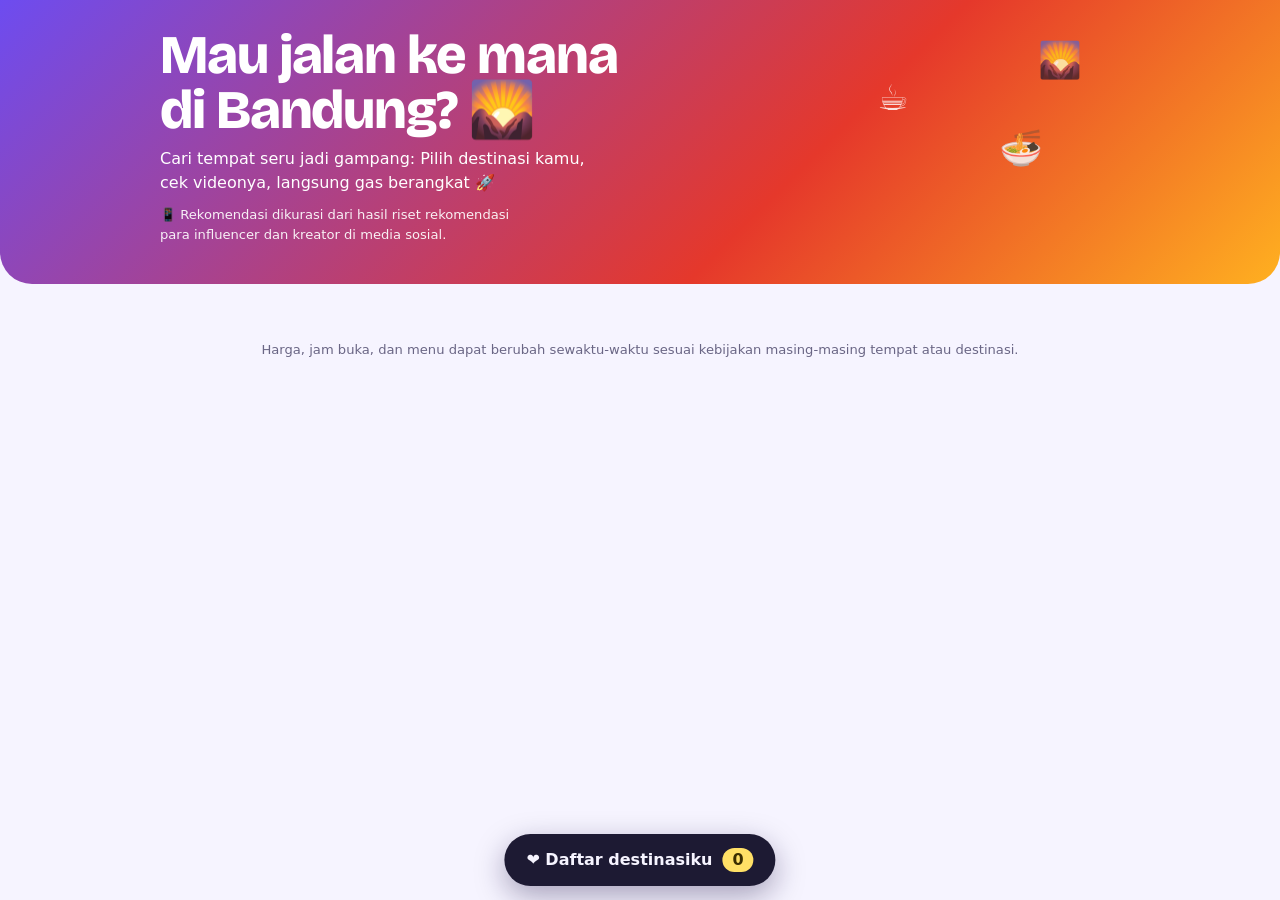
==== commit c384e781: "Add files via upload" ====
--- a/index.html
+++ b/index.html
@@ -5,116 +5,7 @@
 <meta name="viewport" content="width=device-width, initial-scale=1, viewport-fit=cover">
 <title>Jelajah Bandung</title>
 <link rel="stylesheet" href="https://fonts.googleapis.com/css2?family=Bricolage+Grotesque:wght@600;800&display=swap">
-<style>
-:root{--bg:#f6f4ff;--fg:#1d1a33;--mut:#6a6685;--card:#fff;--line:#e3def7;--ac:#5b3df5;--acfg:#fff;
---c-wisata:#0e9f5f;--c-kopi:#b4690e;--c-makan:#e5382b;--c-nongkrong:#6d4cf0;--c-oleh:#d6309f;--c-jajan:#0691b3;
-box-sizing:border-box;padding-top:env(safe-area-inset-top,0px);padding-bottom:env(safe-area-inset-bottom,0px)}
-@media (prefers-color-scheme:dark){:root:not([data-theme="light"]){--bg:#14112a;--fg:#f1eeff;--mut:#aaa4cf;--card:#1f1b3d;--line:#352f63;--ac:#a798ff;--acfg:#14112a;
---c-wisata:#3ddc97;--c-kopi:#f0a24b;--c-makan:#ff7a6e;--c-nongkrong:#a995ff;--c-oleh:#ff7ad0;--c-jajan:#4fd3f0;color-scheme:dark}}
-:root[data-theme="dark"]{--bg:#14112a;--fg:#f1eeff;--mut:#aaa4cf;--card:#1f1b3d;--line:#352f63;--ac:#a798ff;--acfg:#14112a;
---c-wisata:#3ddc97;--c-kopi:#f0a24b;--c-makan:#ff7a6e;--c-nongkrong:#a995ff;--c-oleh:#ff7ad0;--c-jajan:#4fd3f0;color-scheme:dark}
-html{scroll-padding-top:env(safe-area-inset-top,0px)}
-*{box-sizing:border-box}
-body{margin:0;background:var(--bg);color:var(--fg);font:16px/1.5 system-ui,-apple-system,"Segoe UI",Roboto,sans-serif}
-.wrap{max-width:960px;margin:0 auto;position:relative}
-.hero{position:relative;overflow:hidden;background:linear-gradient(135deg,#6d4cf0 0%,#e5382b 62%,#ffb020 100%);color:#fff;border-radius:0 0 32px 32px;padding:28px 20px 24px}
-.hero h1{font:800 clamp(2rem,7vw,3.4rem)/1.02 "Bricolage Grotesque",system-ui,sans-serif;margin:0 0 8px;letter-spacing:-.02em;max-width:14ch}
-.hero p{margin:0 0 18px;max-width:44ch;font-weight:500}
-.fl{position:absolute;font-size:2.2rem;opacity:.85;animation:fl 6s ease-in-out infinite;pointer-events:none;user-select:none}
-@keyframes fl{50%{transform:translateY(-12px) rotate(10deg)}}
-.search{display:flex;gap:8px;background:#fff;border-radius:999px;padding:6px;box-shadow:0 10px 30px rgba(20,10,60,.3)}
-.search:focus-within{outline:3px solid #ffe066}
-input{flex:1;min-width:0;font:inherit;border:0;background:transparent;padding:10px 16px;color:#1d1a33;outline:none}
-.go{font:inherit;font-weight:700;border:0;border-radius:999px;padding:0 22px;background:#1d1a33;color:#fff;cursor:pointer}
-.go:active,.pill:active,.chip:active{transform:scale(.95)}
-.pills{display:flex;gap:8px;overflow-x:auto;padding:16px 0 4px;scrollbar-width:none}
-.pills::-webkit-scrollbar{display:none}
-.pill{flex:none;font:inherit;font-weight:600;font-size:.9rem;border:0;border-radius:999px;padding:8px 14px;background:rgba(255,255,255,.24);color:#fff;cursor:pointer}
-.pill:hover{background:rgba(255,255,255,.4)}
-.pill.rnd{background:#ffe066;color:#3a2e00}
-button:focus-visible,a:focus-visible{outline:3px solid #ffb020;outline-offset:2px}
-main{max-width:960px;margin:0 auto;padding:24px 20px 120px}
-.head{display:flex;align-items:center;flex-wrap:wrap;gap:10px}
-h2{font:800 1.5rem "Bricolage Grotesque",system-ui,sans-serif;margin:0}
-.count{font-size:.85rem;font-weight:700;background:var(--ac);color:var(--acfg);border-radius:999px;padding:2px 12px}
-.chips{display:flex;flex-wrap:wrap;gap:8px;margin:16px 0 4px}
-.chip{font:inherit;font-size:.92rem;font-weight:600;padding:7px 14px;border:2px solid var(--line);border-radius:999px;background:var(--card);color:var(--fg);cursor:pointer;transition:transform .15s}
-.chip:hover{transform:translateY(-2px)}
-.chip[aria-pressed="true"]{background:var(--fg);color:var(--bg);border-color:var(--fg)}
-.note{background:var(--card);border:2px dashed var(--line);border-radius:16px;padding:12px 16px;color:var(--mut);font-size:.92rem;margin:12px 0}
-.grid{display:grid;grid-template-columns:repeat(auto-fill,minmax(290px,1fr));gap:18px 14px;margin-top:18px}
-.item{position:relative;display:flex;flex-direction:column;gap:6px;background:var(--card);border:1.5px solid var(--line);border-radius:20px;padding:18px 16px 16px;animation:up .45s both;animation-delay:calc(min(var(--i),12)*45ms);transition:transform .2s,box-shadow .2s}
-.item:hover{transform:translateY(-4px) rotate(-.4deg);box-shadow:0 14px 30px rgba(60,40,160,.18)}
-.item::before{content:"";position:absolute;left:18px;right:18px;top:0;height:5px;border-radius:0 0 6px 6px;background:var(--k)}
-@keyframes up{from{opacity:0;transform:translateY(14px)}}
-.top{display:flex;gap:12px;align-items:center}
-.av{flex:none;width:48px;height:48px;border-radius:15px;display:grid;place-items:center;font-size:1.6rem;background:color-mix(in srgb,var(--k) 16%,var(--card))}
-.tag{display:block;font-size:.78rem;font-weight:700;color:var(--k)}
-h3{margin:0;font-size:1.05rem;line-height:1.25}
-.hot{position:absolute;top:-11px;right:12px;transform:rotate(4deg);background:#ffe066;color:#3a2e00;font-size:.74rem;font-weight:800;border-radius:9px;padding:2px 10px;box-shadow:0 2px 0 rgba(0,0,0,.18)}
-.item p{margin:2px 0 4px;color:var(--mut);font-size:.94rem}
-.meta{display:grid;gap:3px;font-size:.86rem;color:var(--mut);background:color-mix(in srgb,var(--k) 8%,var(--card));border-radius:12px;padding:8px 10px}
-.meta b{color:var(--fg)}
-.links{display:flex;flex-wrap:wrap;gap:8px;margin-top:auto;padding-top:10px}
-.links a{flex:1 1 calc(50% - 4px);text-align:center;font-size:.9rem;font-weight:700;text-decoration:none;padding:10px 8px;border-radius:12px;border:2px solid var(--line);color:var(--fg);transition:transform .15s}
-.links a:active{transform:scale(.96)}
-.links a.v{flex:1 1 100%;background:#111;border-color:#111;color:#fff;box-shadow:2px 2px 0 #25f4ee,-2px -2px 0 #fe2c55}
-.pop{animation:pop .9s 2}
-@keyframes pop{50%{transform:scale(1.04);box-shadow:0 0 0 7px color-mix(in srgb,var(--k) 35%,transparent)}}
-.empty{text-align:center;padding:40px 16px;color:var(--mut)}
-.empty b{display:block;font-size:3.2rem}
-.foot{margin-top:32px;font-size:.82rem;color:var(--mut);text-align:center}
-@media (prefers-reduced-motion:reduce){*{animation:none!important;transition:none!important}}
-@media (max-width:480px){.fl{opacity:.35}.go{padding:0 16px}}
-.loc{display:block;font-size:.82rem;color:var(--mut)}
-.disc{margin:14px 0 0;background:color-mix(in srgb,#ffb020 18%,var(--card));border:2px solid color-mix(in srgb,#ffb020 55%,var(--line));border-radius:16px;padding:10px 14px;font-size:.88rem}
-.st{font-size:.78rem;color:var(--mut)}
-.st.ok{color:var(--c-wisata);font-weight:700}
-.links a.yt{border-color:#ff3b30}
-.links a.ig{border-color:#c13584}
-.cp{flex:0 0 46px;font-size:1.1rem;border:2px solid var(--line);border-radius:12px;background:var(--card);color:var(--fg);cursor:pointer}
-.links a.v{flex:1 1 calc(100% - 54px)}
-.toast{position:fixed;left:50%;bottom:calc(84px + env(safe-area-inset-bottom,0px));transform:translate(-50%,20px);background:#111;color:#fff;padding:10px 16px;border-radius:999px;font-size:.88rem;opacity:0;pointer-events:none;transition:opacity .25s,transform .25s;z-index:9;max-width:90vw;text-align:center}
-.toast.on{opacity:1;transform:translate(-50%,0)}
-.rt{display:block;font-size:.82rem;color:var(--mut)}
-.rt:empty{display:none}
-.rt a{color:inherit}
-.hero p.src{font-size:.82rem;opacity:.92;margin:-8px 0 16px}
-.pill.lock{background:rgba(255,255,255,.14)}
-.buy{display:inline-block;background:#ffe066;color:#3a2e00;font-weight:700;font-size:.88rem;border-radius:999px;padding:8px 16px;text-decoration:none;margin:6px 0 0 6px}
-.hero p.demo{font-size:.9rem;font-weight:600;margin:-4px 0 14px}
-.cta{margin-top:28px;background:var(--card);border:2px dashed var(--line);border-radius:20px;padding:18px;text-align:center;color:var(--mut)}
-.empty .buy{margin:14px 0 0}
-.links button.wl{flex:1 1 100%;font:inherit;font-size:.9rem;font-weight:700;padding:10px;border-radius:12px;border:2px solid var(--ac);background:transparent;color:var(--ac);cursor:pointer}
-.links button.wl.on{background:var(--ac);color:var(--acfg)}
-.rndbtn{margin-left:auto;font:inherit;font-weight:700;font-size:.88rem;border:2px solid var(--line);background:var(--card);color:var(--fg);border-radius:999px;padding:6px 14px;cursor:pointer}
-.wlbar{position:fixed;left:50%;transform:translateX(-50%);bottom:calc(14px + env(safe-area-inset-bottom,0px));z-index:20;display:flex;align-items:center;gap:10px;font:inherit;font-weight:700;background:var(--fg);color:var(--bg);border:0;border-radius:999px;padding:14px 22px;box-shadow:0 10px 30px rgba(20,10,60,.35);cursor:pointer}
-.wlbar b{background:#ffe066;color:#3a2e00;border-radius:999px;padding:0 10px}
-.sheet{position:fixed;inset:0;z-index:30;display:none}
-.sheet.open{display:block}
-.sheet .bd{position:absolute;inset:0;background:rgba(10,8,30,.55)}
-.sheet .pn{position:absolute;left:0;right:0;bottom:0;max-width:640px;margin:0 auto;max-height:82vh;display:flex;flex-direction:column;background:var(--card);color:var(--fg);border-radius:24px 24px 0 0;padding:18px 18px calc(18px + env(safe-area-inset-bottom,0px))}
-.wh{display:flex;justify-content:space-between;align-items:center}
-.wh h2{font-size:1.25rem}
-.wh button,.wi button{font:inherit;border:2px solid var(--line);background:var(--card);color:var(--fg);border-radius:12px;width:40px;height:40px;cursor:pointer}
-.wlist{overflow:auto;display:grid;gap:10px;margin:14px 0}
-.wi{display:flex;align-items:center;gap:12px;border:1.5px solid var(--line);border-radius:16px;padding:10px 12px}
-.wi .av2{font-size:1.5rem}
-.wi .nm{flex:1;min-width:0}
-.wi .nm b{display:block}
-.wi small{color:var(--mut)}
-.wi a{text-decoration:none;font-size:1.3rem;padding:0 4px}
-.wact{display:flex;flex-wrap:wrap;gap:8px}
-.wact button{flex:1 1 140px;font:inherit;font-weight:700;font-size:.9rem;border:2px solid var(--line);background:var(--card);color:var(--fg);border-radius:12px;padding:10px;cursor:pointer}
-.tabs{display:flex;gap:8px;margin-top:12px}
-.tabs button{flex:1;font:inherit;font-weight:700;font-size:.9rem;border:2px solid var(--line);background:var(--card);color:var(--fg);border-radius:12px;padding:8px;cursor:pointer}
-.tabs button.on{background:var(--ac);color:var(--acfg);border-color:var(--ac)}
-.sl{font-weight:800;margin:10px 0 0}
-.wi{flex-wrap:wrap}
-.wi .nm{flex:1 1 140px}
-.ctl{flex:1 1 100%;display:flex;gap:6px}
-.ctl select{flex:1;min-width:0;font:inherit;padding:8px;border:2px solid var(--line);border-radius:12px;background:var(--card);color:var(--fg)}
-</style>
+<link rel="stylesheet" href="style.css">
 </head>
 <body>
 <header class="hero"><div class="wrap">
@@ -126,595 +17,8 @@
 <main><div id="out"></div><p class="foot">Harga, jam buka, dan menu dapat berubah sewaktu-waktu sesuai kebijakan masing-masing tempat atau destinasi.</p></main><button class="wlbar" id="wlbar" aria-haspopup="dialog">❤️ Daftar destinasiku <b id="wlcount">0</b></button>
 <div class="sheet" id="sheet" role="dialog" aria-modal="true" aria-label="Daftar destinasiku"><div class="bd" id="wlbd"></div><div class="pn"><div class="wh"><h2>❤️ Daftar destinasiku</h2><button id="wlx" aria-label="Tutup">✕</button></div><div class="tabs"><button data-tab="list">❤️ Daftar</button><button data-tab="plan">🗓️ Rencana 1 hari</button></div><div class="wlist" id="wlist"></div><div class="wact" id="wact"></div></div></div>
 <div id="toast" class="toast" role="status" aria-live="polite"></div>
-<script>
-const CATS={wisata:"Wisata",kopi:"Tempat ngopi",makan:"Tempat makan",nongkrong:"Tempat nongkrong",oleh:"Oleh-oleh",jajan:"Jajanan"};
-const DATA={
-Bandung:{
- wisata:[["Tangkuban Parahu","Gunung berapi dengan kawah yang bisa dilihat dari dekat di Lembang."],["Kawah Putih","Danau kawah berwarna hijau toska di dataran tinggi Ciwidey."],['Gedung Sate','Gedung pemerintahan ikonis dengan ornamen di puncak menyerupai tusuk sate.'],['Museum Geologi','Museum dengan koleksi fosil, batuan, dan sejarah kebumian Indonesia.'],['Farmhouse Lembang','Taman bergaya Eropa dengan spot foto dan peternakan kecil di Lembang.']],
- kopi:[["Warung Kopi Purnama","Kedai kopi lama dengan suasana sederhana dan kopi tubruk khas."],["Kopi Aroma","Penyangrai kopi legendaris di pusat kota, terkenal dengan aroma sangrainya."]],
- makan:[["Batagor Kingsley","Batagor goreng renyah dengan bumbu kacang, oleh-oleh wajib kuliner Bandung."],["Kupat Tahu Gempol","Kupat tahu dengan bumbu kacang, sarapan khas Bandung."]],
- nongkrong:[["Jalan Braga","Kawasan bangunan tua dengan kafe dan jalan kaki yang ramai di malam hari."],["Alun-Alun Bandung","Ruang terbuka dengan rumput sintetis di dekat Masjid Raya, cocok untuk santai."]],
- oleh:[['Kartika Sari','Toko oleh-oleh khas Bandung dengan bolu, roti, dan kue kering.'],['Amanda Brownies','Brownies kukus yang jadi oleh-oleh andalan dari Bandung.']],
- jajan:[['Bakso Cuanki Serayu','Bakso kuah dengan tahu dan siomay, jajanan hangat khas Bandung.'],['Cendol Elizabeth','Es cendol legendaris di Bandung.']]},
-Yogyakarta:{
- wisata:[["Candi Prambanan","Kompleks candi Hindu abad ke-9 yang megah."],["Keraton Yogyakarta","Istana sultan yang masih berfungsi, dengan museum dan pertunjukan budaya."],['Taman Sari','Bekas taman istana dengan kolam pemandian dan lorong bawah tanah.'],['Candi Ratu Boko','Situs di atas bukit dengan gerbang megah dan pemandangan matahari terbenam.'],['Pantai Parangtritis','Pantai selatan berombak besar yang jadi tujuan akhir pekan warga Yogyakarta.']],
- kopi:[["Klinik Kopi","Kedai kopi spesialti dengan barista yang suka menjelaskan biji kopi."],["Kopi Klotok","Kopi dan masakan rumahan di tengah suasana desa dekat Pakem."]],
- makan:[["Gudeg Yu Djum","Gudeg manis khas Yogyakarta yang sudah puluhan tahun melegenda."],["Sate Klathak Pak Pong","Sate kambing bertusuk jeruji besi dengan bumbu garam."]],
- nongkrong:[["Malioboro","Jalan utama kota dengan pedagang kaki lima dan musisi jalanan."],["Alun-Alun Kidul","Tempat main sepeda lampu dan duduk lesehan di malam hari."]],
- oleh:[['Bakpia Pathok 25','Bakpia khas kampung Pathok dengan isi kacang hijau dan rasa lain.'],['Dagadu Djokdja','Kaos dan suvenir dengan plesetan khas Yogyakarta.']],
- jajan:[['Angkringan Lik Man','Angkringan dekat Stasiun Tugu dengan kopi joss dan nasi kucing.'],['Jadah Tempe Mbah Carik','Jajanan khas Kaliurang: jadah ketan dengan tempe bacem.']]},
-Bali:{
- wisata:[["Tanah Lot","Pura di atas batu karang laut, terkenal untuk melihat matahari terbenam."],["Tegallalang Rice Terrace","Sawah terasering hijau di dekat Ubud."],['Pura Luhur Uluwatu','Pura di tebing tepi laut dengan pertunjukan tari kecak saat senja.'],['Ubud Monkey Forest','Hutan kecil berisi ratusan monyet dan pura-pura tua.'],['Pantai Kelingking','Tebing berbentuk dinosaurus di Nusa Penida, dicapai dengan kapal.']],
- kopi:[["Seniman Coffee","Kedai kopi di Ubud dengan konsep kopi lokal dan ruang kerja santai."],["Revolver Espresso","Kedai kopi populer di Seminyak yang tersembunyi di gang kecil."]],
- makan:[["Warung Babi Guling Ibu Oka","Babi guling khas Ubud yang sering jadi tujuan wisata kuliner."],["Warung Mak Beng","Sup ikan sederhana di Sanur yang sudah lama dikenal."]],
- nongkrong:[["Potato Head Beach Club","Klub pantai di Seminyak dengan musik, kolam, dan pemandangan sore."],["Pantai Seminyak","Pantai berpasir luas dengan deretan kafe di tepinya."]],
- oleh:[['Pusat Oleh-oleh Krisna','Toko oleh-oleh besar dengan kaos, camilan, dan kerajinan.'],['Joger','Toko kaos bertulisan jenaka, ikon oleh-oleh Bali.']],
- jajan:[['Pasar Malam Gianyar','Pasar malam dengan banyak jajanan dan makanan khas Bali.']]},
-Jakarta:{
- wisata:[["Monas","Tugu nasional dengan museum dan pemandangan kota dari puncaknya."],["Kota Tua Jakarta","Kawasan bangunan kolonial dengan museum, sepeda ontel, dan kafe."],['Museum Nasional','Museum besar dengan koleksi arkeologi dan budaya dari seluruh Nusantara.'],['Masjid Istiqlal','Masjid terbesar di Asia Tenggara, bersebelahan dengan Katedral.'],['Taman Mini Indonesia Indah','Taman budaya dengan anjungan rumah adat dari berbagai provinsi.']],
- kopi:[["Kopi Tuku","Kopi susu gula aren yang menjadi pelopor kopi kekinian Jakarta."],["Anomali Coffee","Jaringan kedai kopi dengan biji kopi single origin dari berbagai daerah."]],
- makan:[["Gado-Gado Boplo","Gado-gado Betawi dengan bumbu kacang yang kental."],["Es Krim Ragusa","Es krim bergaya Italia klasik di Gambir, sudah ada sejak 1932."]],
- nongkrong:[["Pasar Santa","Pasar yang berubah jadi tempat kumpul anak muda dengan kedai kopi dan makanan."],["Blok M","Kawasan hiburan dan jajan yang ramai sejak lama."]],
- oleh:[['Pasar Baru','Kawasan belanja tua dengan toko kain, suvenir, dan kue.'],['Sarinah','Pusat belanja dengan kerajinan dan produk Indonesia di Jalan Thamrin.']],
- jajan:[['Es Teler 77','Es teler dan hidangan ringan dari jaringan kuliner yang dikenal di Jakarta.'],['Kerak Telor Kota Tua','Omelet beras ketan khas Betawi yang dijual di kawasan Kota Tua.']]},
-Surabaya:{
- wisata:[['House of Sampoerna','Museum rokok di bangunan kolonial, dengan pemandangan dari lantai atas.'],['Jembatan Suroboyo','Jembatan pejalan kaki di pantai timur dengan pemandangan senja.'],['Tugu Pahlawan','Monumen perjuangan 10 November dan museum di sekitarnya.'],['Masjid Nasional Al-Akbar','Masjid berkubah besar dengan menara yang bisa didaki untuk melihat kota.'],['Monumen Kapal Selam','Kapal selam asli yang diubah jadi museum dan bisa dimasuki.'],['Kenjeran Park','Kawasan pantai dengan kelenteng dan taman rekreasi.']],
- makan:[['Rawon Setan','Rawon berkuah hitam pekat yang buka sampai larut malam.'],['Lontong Balap Pak Gendut','Lontong dengan tauge, tahu, dan lentho, hidangan khas Surabaya.']],
- nongkrong:[['Taman Bungkul','Taman kota tempat warga berolahraga dan berkumpul.'],['Jalan Tunjungan','Jalan bersejarah dengan bangunan tua dan kafe.']],
- oleh:[['Bhek','Toko oleh-oleh dengan camilan khas Jawa Timur.']],
- jajan:[['Zangrandi Ice Cream','Kedai es krim klasik yang sudah lama ada di Surabaya.']]},
-Malang:{
- wisata:[['Museum Angkut','Museum transportasi dengan kendaraan dari berbagai zaman dan negara.'],['Kampung Warna-Warni Jodipan','Permukiman tepi sungai yang dicat warna-warni.'],['Jatim Park 2','Kompleks wisata keluarga dengan kebun binatang dan museum satwa di Batu.'],['Coban Rondo','Air terjun di lereng pegunungan, dikelilingi hutan pinus dan taman.'],['Selecta','Taman rekreasi sejuk di Batu dengan kebun bunga dan kolam renang.']],
- makan:[['Bakso President','Bakso kuah yang terkenal di Malang.'],['Rawon Nguling','Rawon berkuah hitam khas dari Malang.']],
- nongkrong:[['Alun-Alun Tugu','Alun-alun dengan air mancur dan balai kota di sekitarnya.'],['Jalan Ijen','Boulevard berpohon dengan rumah-rumah kolonial.']],
- oleh:[['Keripik Tempe Sanan','Sentra keripik tempe dan camilan di Kampung Sanan.'],['Malang Strudel','Kue strudel apel khas Malang.']],
- jajan:[['Toko Oen Malang','Kedai es krim dan kue bergaya kolonial yang sudah lama berdiri.']]},
-Semarang:{
- wisata:[['Lawang Sewu','Bekas kantor kereta api kolonial dengan ratusan pintu dan jendela.'],['Kota Lama Semarang','Kawasan bangunan Eropa dengan Gereja Blenduk di tengahnya.'],['Sam Poo Kong','Kelenteng besar yang terkait dengan Laksamana Cheng Ho.'],['Masjid Agung Jawa Tengah','Masjid dengan payung raksasa di halaman dan menara pandang.'],['Brown Canyon','Tebing kapur bekas galian dengan pemandangan mirip ngarai.']],
- makan:[['Lumpia Gang Lombok','Lumpia khas Semarang di kawasan Pecinan.'],['Soto Bangkong','Soto ayam dengan sate-satean di perempatan Bangkong.']],
- nongkrong:[['Simpang Lima','Lapangan kota yang ramai dengan jajanan setiap malam.'],['Pasar Semawis','Pasar malam di Pecinan dengan kuliner dan suasana lampion.']],
- oleh:[['Bandeng Juwana Erlina','Bandeng presto tanpa duri, oleh-oleh khas Semarang.'],['Wingko Babat Cap Kereta Api','Kue kelapa panggang khas Semarang.']],
- jajan:[['Toko Oen Semarang','Kedai es krim dan kue bergaya kolonial di Jalan Pemuda.']]},
-Medan:{
- wisata:[['Istana Maimun','Istana Kesultanan Deli dengan arsitektur Melayu, Eropa, dan India.'],['Masjid Raya Al Mashun','Masjid megah berusia lebih dari seabad di pusat kota.'],['Tjong A Fie Mansion','Rumah bersejarah milik saudagar Tionghoa yang kini jadi museum.'],['Gereja Annai Velankanni','Gereja bergaya India yang unik di tengah kota.'],['Bukit Lawang','Pintu masuk hutan Gunung Leuser untuk melihat orangutan, sekitar tiga jam dari Medan.']],
- kopi:[['Kedai Kopi Phoenam','Kopitiam khas Medan yang populer untuk sarapan dan kopi.']],
- makan:[['Soto Sinar Pagi','Soto Medan berkuah gurih dengan isi daging atau ayam.']],
- nongkrong:[['Merdeka Walk','Pusat jajan dan hiburan terbuka di depan Lapangan Merdeka.'],['Kesawan','Jalan tua dengan bangunan kolonial dan kafe.']],
- oleh:[['Bika Ambon Zulaikha','Bika ambon yang kenyal, oleh-oleh paling dikenal dari Medan.'],['Bolu Meranti','Bolu gulung dengan banyak rasa, selalu ramai pembeli.']],
- jajan:[['Durian Ucok','Durian dan olahan durian seperti pancake yang terkenal di Medan.']]},
-Makassar:{
- wisata:[['Fort Rotterdam','Benteng peninggalan Kerajaan Gowa yang kemudian dipakai Belanda.'],['Rammang-Rammang','Hutan batu kapur dan sungai di Maros, sekitar sejam dari Makassar.'],['Pulau Samalona','Pulau kecil dengan pasir putih dan snorkeling, dicapai dengan kapal.'],['Taman Wisata Bantimurung','Air terjun dan penangkaran kupu-kupu di Maros.'],['Masjid 99 Kubah','Masjid berkubah banyak di tepi laut kawasan CPI.']],
- makan:[['Coto Nusantara','Coto Makassar berkuah kental, dimakan dengan ketupat.'],['Konro Karebosi','Sup iga dan konro bakar khas Makassar.']],
- nongkrong:[['Pantai Losari','Anjungan tepi laut yang ramai saat senja.'],['CPI Makassar','Kawasan tepi laut hasil reklamasi untuk bersantai.']],
- oleh:[['Jalan Somba Opu','Deretan toko suvenir, kain sutra, dan makanan khas.']],
- jajan:[['Pisang Epe Pantai Losari','Pisang bakar pipih dengan saus gula merah di tepi Losari.']]},
-Lombok:{
- wisata:[['Gili Trawangan','Pulau kecil tanpa kendaraan bermotor, populer untuk snorkeling.'],['Pantai Kuta Mandalika','Pantai berpasir lembut di selatan Lombok.'],['Air Terjun Sendang Gile','Air terjun di kaki Gunung Rinjani.'],['Gunung Rinjani','Gunung berapi tertinggi kedua di Indonesia, favorit para pendaki.'],['Desa Sade','Desa adat suku Sasak dengan rumah tradisional dan tenun.'],['Pantai Pink','Pantai berpasir kemerahan di Lombok Timur.']],
- makan:[['Ayam Taliwang Irama','Ayam bakar pedas khas Lombok.'],['Sate Rembiga','Sate sapi berbumbu manis pedas dari Rembiga, Mataram.']],
- nongkrong:[['Pantai Senggigi','Pantai dengan kafe dan restoran untuk menikmati senja.']],
- oleh:[['Desa Sukarara','Desa penenun songket dan kain tradisional Sasak.']]}
-};
-const H=(n,d)=>[n,d,"",1];
-const EXTRA={
-Bandung:{
- kopi:[['Two Hands Full Coffee','Salah satu pelopor kopi spesialti di Bandung.'],H('Sudut Pandang Coffee','Kopi dengan pemandangan kota dari ketinggian, enak untuk sore hingga malam.'),H('Bahagia Kopi','Kedai kopi yang sedang hits di kalangan anak muda Bandung.'),H('Kopi Tahura Djuanda','Kedai kopi dekat Taman Hutan Raya Djuanda yang dikenal dari media sosial.')],
- nongkrong:[H('Kafe D’Pakar','Kafe di dataran tinggi Dago dengan panorama dan udara sejuk.'),H('Tjarani Cafe','Kafe bernuansa pastel dengan banyak sudut foto.')]},
-Yogyakarta:{
- kopi:[H('Kedai Terang Bintang','Kedai di lantai 2 Pasar Kranggan dengan kopi butter yang viral di TikTok.'),H('COSAN Coffee Shop','Kopi susu yang digemari anak muda Jogja, dekat Tugu.'),H('Kebon Ndalem Coffee & Eatery','Kafe kopi dan makanan di kawasan Tugu Jogja.')],
- nongkrong:[H('Kawasan Tugu Jogja','Area dengan banyak kafe dan kuliner yang sering muncul di TikTok.'),H('Bento Kopi','Kedai kopi dengan belasan cabang di DIY, ramai untuk nongkrong dan mengerjakan tugas.')]},
-Bali:{
- kopi:[['Expat. Roasters','Kedai kopi spesialti populer di Seminyak dan Canggu.']],
- nongkrong:[['Crate Cafe','Kafe sarapan di Canggu yang selalu ramai.'],['The Lawn Canggu','Beach club santai di Canggu dengan suasana tepi pantai.']]},
-Jakarta:{
- kopi:[['Filosofi Kopi','Kedai kopi ikonik yang terinspirasi novel dan film berjudul sama.'],H('Again Coffee Sound','Kedai kopi di Jalan Melawai, Blok M, dengan menu butter tteok yang lagi viral.'),H('Kopi Tikum','Kedai kopi bergaya industrial yang jadi favorit di Senopati.')],
- nongkrong:[H('Kemang','Kawasan kafe dan restoran Jakarta Selatan yang lama jadi tongkrongan anak muda.'),H('Warkop Bulungan','Warung kopi yang masuk daftar warkop hits untuk nongkrong.')]},
-Surabaya:{
- kopi:[['Völks Coffee','Kedai kopi yang sudah lama dikenal di Darmo, dengan espresso dan seduh manual.'],H('Monopole Coffee Lab','Kedai kopi populer di Surabaya yang buka 24 jam.'),H('Historica Coffee & Pastry','Kafe kopi dan pastri di Jalan Sumatera, Gubeng, sejak 2014.'),H('Tropikal Coffee','Kafe yang sering masuk daftar kafe viral di Surabaya.')],
- nongkrong:[H('Orpheus Listening Bar','Tempat menikmati musik sambil nongkrong, masuk daftar spot hits Surabaya.'),H('Yoi Kona','Kedai kopi dan tongkrongan yang sering direkomendasikan anak muda Surabaya.')]},
-Malang:{
- kopi:[H('Sejenak Coffee','Kedai kopi tenang dan nyaman yang sering direkomendasikan di Malang.'),H('Tilik Kawan','Kedai kopi untuk nongkrong atau kerja, buka sampai tengah malam.'),H('KON.CO Coffee & Garden','Kafe taman di Sentra Kopi Sudimoro, Mojolangu, cocok untuk nongkrong bareng teman.'),H('Legi Pait','Warung kopi hits di Jalan Pattimura, dekat Stasiun Malang Kotabaru.')],
- nongkrong:[H('Andhap Asor','Kafe tepi sungai yang viral sebagai tempat berburu senja.'),H('Nogo Keling','Warkop tepi sungai di Tlogomas dengan suasana asri.')]},
-Semarang:{
- kopi:[H('KOV Koffie','Kafe kopi 24 jam di Jalan Sultan Agung yang sedang hits.'),H('Kopi Susu Bu Lurah','Kedai kopi susu di kawasan Rinjani dengan area outdoor luas.'),H('Semasa Kopi','Kedai kopi bernuansa outdoor yang berawal dari Siranda, Semarang.')],
- nongkrong:[H('Spiegel Bar & Bistro','Bar dan bistro favorit di Kota Lama Semarang.'),H('Miles Cafe & Eatery','Kafe di Kota Lama yang populer untuk nongkrong anak muda.')]},
-Medan:{
- kopi:[['Kedai Kopi Apek','Kedai kopi legendaris Medan yang mempertahankan rasa klasik.'],H('Sosmed Coffee House','Kafe dengan desain unik yang sering mengadakan acara.'),H('Thirty Three Coffee','Salah satu kedai kopi hits di Medan.')],
- nongkrong:[H('Tropical Rooftop','Kafe dengan area rooftop luas penuh tanaman.'),H('Unboss Coffee','Kafe dengan area outdoor luas dan rumah kaca, makin cantik saat malam.'),H('L’Tropico by Haban','Tempat nongkrong ala beach club Bali di Medan.')]},
-Makassar:{
- kopi:[H('Kopiteori','Kedai kopi di Jalan Beruang, Mamajang, dengan sajian kopi yang sederhana.')],
- nongkrong:[H('La Buana Cafe & Resto','Kafe bernuansa alam di Jalan Urip Sumoharjo yang viral di media sosial.'),H('Zodiac Cafe','Tempat nongkrong anak muda dengan menu nasi, mi, hingga kopi.')]},
-Lombok:{
- kopi:[H('Maktal Coffee Bar','Kedai kopi di Cakranegara dengan fokus pada kopi berkualitas dan suasana tenang.')],
- nongkrong:[H('Roemah Langko','Tempat nongkrong di Ampenan, Mataram, buka dari siang sampai malam.'),H('Kedai Panorama Pantai Tanjung Bias','Kedai dengan pemandangan pantai untuk melepas penat.')]}
-};
-Object.keys(EXTRA).forEach(k=>Object.keys(EXTRA[k]).forEach(c=>{DATA[k][c]=(DATA[k][c]||[]).concat(EXTRA[k][c])}));
-const R=(n,d)=>[n,d,"",2];
-const MORE={
-Bandung:{
- wisata:[['Saung Angklung Udjo','Pertunjukan angklung dan budaya Sunda yang ramah untuk wisatawan.'],['Museum Konferensi Asia Afrika','Museum sejarah konferensi tahun 1955 di Jalan Asia Afrika.'],['Floating Market Lembang','Wisata kuliner apung dengan taman dan wahana di Lembang.'],['Dusun Bambu','Wisata alam bernuansa pedesaan Sunda dengan restoran dan taman.'],['Orchid Forest Cikole','Hutan pinus dengan jembatan gantung dan taman anggrek di Lembang.'],['Taman Hutan Raya Djuanda','Hutan kota di Dago Pakar untuk jalan santai, dengan gua peninggalan masa lalu.']],
- kopi:[R('Makmur Jaya Coffee Roasters','Kedai kopi yang pengunjungnya sering antre demi es kopi susu gula aren yang creamy. Punya beberapa outlet, cek outlet terdekat di Peta.'),R('One Eighty Coffee','Kedai kopi dekat Gedung Sate dan Lapangan Gasibu yang selalu ramai.'),['Kopi Cantel','Kedai es kopi susu yang masuk daftar kopi susu favorit di Bandung.'],['Mimiti Coffee','Kafe estetik di kawasan Dago yang masuk daftar kafe estetik Bandung.'],['Toko Kopi Lajeng','Kedai kopi yang sering direkomendasikan di Bandung.'],['Daily Routine Coffee','Kedai kopi di kawasan Dago yang sering direkomendasikan.'],['Opi Uchi','Kedai kopi rekomendasi pengguna di Bandung; cek video dan peta untuk detail lokasinya.']],
- makan:[R('Pandan Wangi','Restoran Sunda yang selalu antre, terutama akhir pekan dan musim liburan.'),R('Bubur Ayam Alkateri','Bubur ayam gurih berkaldu yang ramai saat sarapan.'),R('Bakso Bintang Asia','Bakso berkuah kaldu yang masuk daftar tempat makan viral di Bandung.'),R('Warung Nasi Ma Eha','Warung masakan Sunda rumahan yang selalu ramai pelanggan.'),R('Sate Hadori','Warung sate legendaris sejak 1940-an yang masih ramai.'),H('Rumah Makan Wangi Seruni','Rumah makan hidangan rumahan yang ramai dibicarakan sebagai tempat makan viral 2026.')],
- jajan:[R('Bien Patisserie','Toko pastri di dalam Pasar Cihapit yang antre sejak pagi.')]},
-Yogyakarta:{
- makan:[R('Bakmi Jawa Pak Pele','Bakmi Jawa dekat Alun-Alun Utara yang ramai terutama malam hari.'),R('Warung Brongkos Handayani','Brongkos, hidangan khas Jogja mirip rawon, yang jarang sepi.'),R('Sate Ratu','Sate di Condongcatur yang antreannya mengular saat jam makan malam dan akhir pekan.'),R('SGPC Bu Wiryo','Nasi pecel yang ramai saat sarapan dan makan siang.'),['Oseng Mercon Bu Narti','Oseng mercon pedas di sekitar Malioboro.'],['Ayam Bakar Artomoro','Ayam bakar yang viral sekaligus terbilang legendaris di Jogja.']],
- jajan:[R('Dimsum Seribuan ALKID','Street food viral di Alun-Alun Kidul dengan dimsum seribuan yang antre panjang.')]},
-Surabaya:{
- makan:[R('Rawon Kalkulator','Rawon yang masuk daftar hidden gem Surabaya yang tak pernah sepi.'),R('Depot Bu Rudy','Terkenal dengan sambalnya, menu andalan nasi udang sambal dan ayam goreng sambal.'),R('Sego Sambel Mak Yeye','Warung nasi sambal yang viral karena selalu ramai.'),R('Sate Klopo Ondomohen Bu Asih','Sate kelapa legendaris yang ramai terutama malam hari.'),R('Nasi Goreng Jancuk','Nasi goreng porsi jumbo yang ramai di malam hari.'),H('Bakso Bal Balan','Bakso yang disebut sebagai kuliner viral di Surabaya.')],
- nongkrong:[['G Walk Citraland','Kawasan jajan malam di Citraland yang ramai.'],['Pasar Atom','Pasar dan food court yang ramai, populer untuk jajan.']]},
-Jakarta:{
- makan:[R('Nasi Goreng Kambing Kebon Sirih','Nasi goreng kambing legendaris, ikon kuliner malam Jakarta.'),R('Soto Betawi H. Ma’ruf','Soto Betawi legendaris di sekitar Monas.'),R('Gohyong Cikini','Gohyong viral yang selalu antre panjang.'),R('Opor Susu Legendaris','Opor ayam berkuah susu di Cikini dan Tebet yang antreannya lama.'),R('Ketoprak Marotop','Ketoprak viral di Tanjung Duren dengan bumbu kacang gurih.'),R('Bakso Rusuk Samanhudi','Bakso ikonik yang ramai saat makan siang dan malam.'),['Gado-Gado Bonbin','Gado-gado legendaris sejak 1960 di Jakarta Pusat.']],
- jajan:[H('Little Salt Bread','Roti garam viral yang ramai di Blok M dan Glodok.'),H('Thankyou Tangyuan','Dessert viral di kawasan Glodok.'),R('Ketan Susu Kemayoran','Ketan susu bakar yang ramai terutama malam hari.'),['Roti Bakar Edi','Roti bakar ikon kuliner malam Jakarta dengan banyak cabang.']]},
-Bali:{
- makan:[R('Warung Mami','Warung ikan bakar legendaris di Jimbaran dengan antrean panjang.'),['Warung Betutu Liku','Warung ayam betutu legendaris di Ubud sejak 1986.'],H('Bakso Gepeng AA','Lapak bakso di Denpasar yang viral karena antreannya mengular.')]},
-Malang:{
- makan:[H('Sego Sambel Cak Uut','Nasi sambal viral dengan lauk jumbo, antreannya bisa sangat panjang.'),R('Pecel Kawi','Nasi pecel legendaris yang ramai saat sarapan dan makan siang.'),['Depot Hok Lay','Depot klasik dengan steak, lumpia, dan sop buntut di Jalan Basuki Rahmat.'],['Bakso Kota Cak Man','Bakso dengan banyak varian, berdiri sejak 1980.'],['Warung Sate Gebug','Sate gebug legendaris di Malang.']],
- jajan:[['Ronde Titoni','Kedai ronde dengan wedang jahe sejak 1948.'],R('Pos Ketan Legenda','Ketan dengan topping keju atau durian di Batu, buka sampai larut malam.')]},
-Semarang:{
- makan:[R('Tahu Gimbal Pak Edi','Tahu gimbal yang termasuk kuliner paling diburu di Semarang.'),R('Mie Kopyok Pak Dhuwur','Mie kopyok sejak 1970, kadang harus antre meja.'),R('Nasi Ayam Bu Wido','Nasi ayam legendaris yang ramai terutama malam hari.'),['Gulai Kambing Bustaman Pak Sabar','Gulai kambing tanpa santan yang legendaris di dekat Stasiun Tawang.'],['Nasi Koyor Kota Lama','Nasi koyor yang sudah ada sejak 1955.']]},
-Medan:{
- makan:[R('Sate Memeng','Sate yang dijajakan sejak 1945 dan selalu ramai pembeli.'),R('tsuru tsuru','Kafe populer dengan chicken katsu don dan spaghetti yang selalu ramai.'),['Mie Aceh Titi Bobrok','Mie Aceh legendaris di Medan.'],['Mie Kangkung Belacan Ahai','Mie kangkung belacan legendaris sejak 1976.'],['Bakso Amat','Bakso legendaris di Medan sejak 1968.'],['Lontong Kak Lin','Tempat sarapan populer dengan porsi mengenyangkan.']]},
-Makassar:{
- makan:[R('Mie Titi','Mi kering Makassar yang paling mudah ditemui karena banyak cabangnya.'),R('Mie Awa','Warung mi kering sederhana yang selalu ramai, siap antre untuk makan di tempat.'),['Pallubasa Serigala','Pallubasa di Jalan Serigala, Mamajang, yang ramai penggemar.']],
- nongkrong:[['The Beach Stones Cafe','Kafe tepi laut yang masuk daftar tempat makan dengan view laut di Makassar.']],
- jajan:[['Songkolo Bagadang Antang','Songkolo, jajanan khas Makassar yang bisa dipesan lewat aplikasi.']]},
-Lombok:{
- makan:[['Nasi Balap Puyung Inaq Esun','Nasi balap khas Lombok yang jadi buruan wisatawan.'],['Soto Yugisah','Soto di Rembiga dengan berugak di halamannya.'],['Rumah Makan Masteng','Bebalung (sup tulang) dan sate berbahan daging kuda, ada sejak 1980-an.']]}
-};
-Object.keys(MORE).forEach(k=>Object.keys(MORE[k]).forEach(c=>{DATA[k][c]=(DATA[k][c]||[]).concat(MORE[k][c])}));
-const NI=s=>s.toLowerCase().replace(/[^a-z0-9]/g,'');
-const CM={w:'wisata',k:'kopi',m:'makan',n:'nongkrong',j:'jajan',o:'oleh'};
-const INFO=`Bandung|m|Toko Bubur Di Bawah Pohon Rindang Cibeunying|Bubur Kanton dengan konsep makan di bawah pohon rindang. Pilihan topping: ayam, jamur, udang, saikoro, dan dimsum.||Rp10.000–25.000 untuk bubur; dimsum menyesuaikan pesanan|Bubur Kanton topping ayam, jamur, udang, saikoro|2|Jl. Taman Cibeunying Utara No.24, Cihapit, Bandung Wetan|06.00–11.00 dan 16.00–22.00 (cabang Cibeunying, sesuai laporan)|detikfood
-Bandung|o|Tji Laki 9 Toko Bolu & Kue|Toko bolu pisang bersuasana vintage, bolu pisang disajikan dengan flavored butter.||Sekitar Rp25.000/slice dan Rp140.000/loaf|Bolu pisang keju, cokelat, kacang, stroberi|1|Cilaki St No.9, Cihapit, Bandung Wetan||detikfood
-Bandung|w|Gedung Sate||Area luar gratis; museum cek tiket
-Bandung|w|Alun-Alun Bandung||Gratis|Rp10–50 ribu|Jajanan sekitar alun-alun
-Bandung|w|Farmhouse Lembang||Cek tiket terbaru|Rp20–100 ribu|Susu segar, sop buntut, sate
-Bandung|w|The Great Asia Africa|Taman tematik dengan area bergaya sejumlah negara Asia dan Afrika.|Cek tiket terbaru|Rp15–60 ribu|Jajanan dan makanan tematik
-Bandung|w|Dusun Bambu||Cek tiket dan aktivitas|Rp30–150 ribu|Masakan Sunda dan makanan tradisional
-Bandung|m|Sudirman Street Day and Night Market|Kawasan kuliner semi-outdoor dengan banyak pilihan jajanan dan makanan.||Rp20–100 ribu|Aneka street food dan makanan Chinese-Indonesian
-Bandung|k|One Eighty Coffee|||Rp35–120 ribu|Kopi, pasta, makanan Western
-Bandung|n|Hummingbird Eatery & Space|Kafe dengan area foto menarik dan pilihan menu Indonesia serta Western.||Rp40–150 ribu|Pasta, burger, dessert, crepes
-Bandung|m|Nasi Bancakan|Restoran Sunda bergaya prasmanan dengan pilihan lauk beragam.||Rp30–100 ribu|Nasi liwet, ayam goreng, aneka sambal
-Bandung|k|Wiki Koffie|Kafe bergaya klasik di kawasan Braga, cocok untuk istirahat setelah jalan-jalan.||Rp25–80 ribu|Kopi dan camilan
-Bandung|k|Sejiwa Coffee|Kafe specialty coffee dengan suasana minimalis dan nyaman.||Rp25–80 ribu|Es kopi susu Sejiwa, matcha
-Bandung|n|Lereng Anteng|Kafe di kawasan perbukitan dengan pemandangan kota Bandung.|Umumnya tanpa tiket kafe; konfirmasi area|Rp15–100 ribu|Vietnam drip, Thai tea, gorengan, nasi goreng
-Bandung|n|Jardin Cafe|Kafe dengan konsep taman hijau dan area semi-outdoor.||Rp30–120 ribu|Kopi dan makanan Western
-Bandung|m|Batagor Kingsley|||Rp30–60 ribu|Batagor
-Jakarta|w|Monas||Area taman gratis; area dalam berbayar
-Jakarta|w|Taman Mini Indonesia Indah||Sekitar Rp25 ribu; cek tiket terbaru|Rp20–100 ribu|Kuliner Nusantara di area taman
-Jakarta|w|Kota Tua Jakarta||Area kawasan gratis; museum berbayar|Rp20–80 ribu|Jajanan dan makanan sekitar Kota Tua
-Jakarta|w|Dunia Fantasi (Dufan)|Taman hiburan dengan berbagai wahana permainan.|Sekitar Rp195–275 ribu, tergantung tanggal dan promo|Rp30–100 ribu|Makanan cepat saji dan camilan
-Jakarta|w|Kebun Binatang Ragunan|Kebun binatang luas untuk rekreasi keluarga.|Sekitar Rp3–5 ribu (acuan awal)|Rp15–60 ribu|Jajanan dan makanan di area sekitar
-Jakarta|m|Petak Enam|Pusat kuliner di kawasan Pecinan dengan berbagai pilihan makanan.||Rp25–100 ribu|Bakmi, dimsum, jajanan Chinese-Indonesian
-Jakarta|m|Jalan Sabang|Koridor kuliner malam yang terkenal dengan makanan kaki lima.||Rp20–80 ribu|Sate, nasi goreng, seafood
-Jakarta|m|Pecenongan|Kawasan kuliner malam dengan pilihan makanan khas Jakarta.||Rp25–100 ribu|Martabak, seafood, nasi goreng
-Jakarta|m|Soto Betawi H. Ma’ruf|||Rp45–80 ribu|Soto Betawi
-Jakarta|m|Bakmi Amoy Petak Enam|Kedai bakmi di kawasan kuliner Glodok.||Rp35–60 ribu|Bakmi
-Jakarta|k|Giyanti Coffee Roastery|Kafe specialty coffee dengan konsep roastery dan suasana khas.||Rp35–100 ribu|Kopi specialty dan pastry
-Jakarta|n|Pantai Indah Kapuk (PIK)|Kawasan lifestyle dengan restoran, kafe, dan tempat rekreasi.|Bervariasi menurut lokasi|Rp40–200 ribu|Seafood, kopi, dessert
-Jakarta|w|Glodok|Kawasan Pecinan dengan sejarah, toko, dan beragam kuliner.|Gratis|Rp20–100 ribu|Bakmi, kopi, jajanan tradisional
-Bali|w|Tanah Lot||Sekitar Rp40 ribu (acuan, cek ulang)|Rp20–100 ribu|Jajanan dan makanan sekitar
-Bali|w|Pura Luhur Uluwatu||Sekitar Rp30–50 ribu akses dasar; pertunjukan terpisah|Rp20–100 ribu|Kuliner sekitar Uluwatu
-Bali|w|Garuda Wisnu Kencana (GWK)|Taman budaya dengan patung Garuda Wisnu Kencana yang ikonik.|Cek harga tiket terbaru|Rp30–150 ribu|Makanan Indonesia dan camilan
-Bali|w|Pantai Pandawa|Pantai dengan tebing kapur dan air laut yang menarik untuk rekreasi.|Sekitar Rp15 ribu (acuan)|Rp20–100 ribu|Seafood dan kelapa muda
-Bali|w|Pantai Melasti|Pantai dengan jalan tebing dan pemandangan laut yang populer untuk foto.|Sekitar Rp8 ribu domestik dewasa (acuan)|Rp20–100 ribu|Seafood dan minuman kelapa
-Bali|w|Pura Ulun Danu Beratan|Pura dengan latar danau dan pegunungan.|Sekitar Rp40 ribu (acuan)|Rp20–80 ribu|Jagung bakar, makanan lokal
-Bali|n|Potato Head Beach Club||Cek kebijakan masuk/minimum spend|Rp150–600 ribu|Hidangan Western, cocktail dan mocktail
-Bali|n|La Brisa Bali|Beach club dengan dekorasi rustic dan pemandangan pantai.|Cek minimum spend dan reservasi|Rp100–400 ribu|Seafood dan hidangan Western
-Bali|m|Bebek Bengil|Restoran yang terkenal dengan hidangan bebek khas Bali.||Rp100–300 ribu|Crispy duck
-Bali|m|Wahaha Pork Ribs|Restoran yang dikenal dengan iga babi panggang (menu babi).||Rp100–300 ribu|Pork ribs
-Bali|m|Lia Cafe Jimbaran|Restoran seafood di kawasan pantai Jimbaran.||Rp100–400 ribu|Seafood bakar
-Bali|n|Kynd Community|Kafe plant-based dengan menu dan presentasi makanan yang menarik.||Rp60–180 ribu|Smoothie bowl, vegan brunch
-Bali|m|Merah Putih|Restoran Indonesia dengan interior modern dan elegan.||Rp150–500 ribu|Hidangan Indonesia modern
-Surabaya|w|Tugu Pahlawan||Area luar gratis; museum cek tiket
-Surabaya|w|Monumen Kapal Selam||Cek tiket terbaru|Rp15–50 ribu|Jajanan sekitar
-Surabaya|n|Surabaya North Quay|Area pelabuhan dengan pemandangan kapal dan laut.|Cek akses dan acara|Rp20–100 ribu|Camilan dan minuman
-Surabaya|w|Tunjungan Romansa|Kawasan Jalan Tunjungan dengan bangunan heritage, lampu malam, dan tempat makan.|Gratis|Rp20–150 ribu|Jajanan, kopi, makanan lokal
-Surabaya|m|Rawon Setan|||Rp30–70 ribu|Rawon
-Surabaya|m|Layar Seafood|Restoran seafood dengan pilihan ikan dan hidangan laut.||Rp75–250 ribu|Kepiting, udang, ikan bakar
-Surabaya|m|Depot Bu Rudy|||Rp25–100 ribu|Nasi udang, sambal bawang
-Surabaya|m|Rawon Kalkulator|||Rp25–60 ribu|Rawon
-Surabaya|m|Rujak Cingur Ahmad Jais|Tempat kuliner yang dikenal dengan hidangan khas Surabaya.||Rp30–70 ribu|Rujak cingur
-Surabaya|j|Zangrandi Ice Cream|||Rp25–80 ribu|Es krim klasik
-Surabaya|n|Taman Bungkul||Gratis|Rp10–50 ribu|Jajanan sekitar
-Surabaya|w|Kebun Binatang Surabaya|Kebun binatang yang menjadi salah satu tujuan wisata keluarga.|Cek tiket terbaru|Rp15–60 ribu|Jajanan sekitar
-Malang|w|Jatim Park 1|Taman rekreasi dengan wahana permainan dan edukasi.|Sekitar Rp40 ribu (promo); harga normal bisa berbeda|Rp25–100 ribu|Makanan dan camilan area wisata
-Malang|w|Jatim Park 2||Cek tiket terbaru|Rp25–100 ribu|Makanan dan camilan
-Malang|w|Jatim Park 3|Taman rekreasi dengan atraksi bertema dinosaurus dan hiburan keluarga.|Cek tiket terbaru|Rp25–100 ribu|Makanan dan camilan
-Malang|w|Museum Angkut||Cek tiket terbaru|Rp20–80 ribu|Camilan dan minuman
-Malang|w|Kampung Warna-Warni Jodipan||Sekitar Rp5–15 ribu (acuan)|Rp10–50 ribu|Jajanan sekitar
-Malang|w|Selecta||Sekitar Rp50 ribu (acuan)|Rp20–80 ribu|Jagung bakar, makanan ringan
-Malang|m|Rawon Rampal|Rumah makan rawon legendaris yang ramai untuk sarapan hingga makan siang.||Rp30–70 ribu|Rawon dan lauk pendamping
-Malang|m|Rawon Nguling|||Rp30–75 ribu|Rawon, pecel lodeh
-Malang|n|Nakoa Cafe Suhat|Kafe populer di kawasan Soekarno-Hatta untuk kerja, belajar, dan nongkrong.||Rp20–80 ribu|Kopi susu dan minuman kafe
-Malang|m|Bakso President|||Rp20–60 ribu|Bakso campur
-Malang|j|Toko Oen Malang|||Rp30–100 ribu|Es krim, steak, pastry
-Malang|j|Pos Ketan Legenda|||Rp10–40 ribu|Ketan susu dan aneka topping
-Yogyakarta|n|Malioboro||Gratis|Rp10–80 ribu|Gudeg, jajanan, angkringan
-Yogyakarta|w|Keraton Yogyakarta||Sekitar Rp15 ribu (acuan)
-Yogyakarta|w|Taman Sari||Sekitar Rp15 ribu (acuan)
-Yogyakarta|w|Benteng Vredeburg|Museum sejarah di kawasan Malioboro dengan koleksi diorama perjuangan.|Sekitar Rp10–15 ribu (acuan)
-Yogyakarta|w|Museum Sonobudoyo|Museum dengan koleksi sejarah dan budaya Jawa.|Cek tiket dan program terbaru
-Yogyakarta|w|Tugu Yogyakarta|Landmark kota yang populer untuk foto, khususnya pada malam hari.|Gratis
-Yogyakarta|n|HeHa Sky View|Tempat wisata dengan pemandangan perbukitan, restoran, dan spot foto.|Sekitar Rp30 ribu (acuan)|Rp30–100 ribu|Makanan ringan dan menu kafe
-Yogyakarta|n|Obelix Hills|Destinasi dengan pemandangan perbukitan dan panorama sunset.|Cek tiket terbaru|Rp30–120 ribu|Makanan kafe dan minuman
-Yogyakarta|n|C28 Social Space|Kafe modern dengan spot foto dan area hangout anak muda.||Rp20–80 ribu|Kopi, minuman, camilan
-Yogyakarta|m|Gudeg Yu Djum|||Rp20–60 ribu|Gudeg kering, ayam, telur
-Yogyakarta|m|Sate Klathak Pak Pong|||Rp30–100 ribu|Sate klathak, gulai kambing
-Yogyakarta|j|Angkringan Lik Man|||Rp10–40 ribu|Kopi joss, nasi kucing
-Yogyakarta|m|Bakmi Jawa Mbah Gito|Restoran bakmi Jawa dengan suasana tradisional.||Rp20–60 ribu|Bakmi godog, bakmi goreng
-Yogyakarta|n|Alun-Alun Kidul||Gratis|Rp10–50 ribu|Jajanan malam
-Semarang|k|KOV Koffie|||Rp20–50 ribu|Es kopi susu, kopi hitam
-Semarang|k|Kopi Susu Bu Lurah|||Rp15–35 ribu|Kopi susu gula aren
-Semarang|k|Semasa Kopi|||Rp20–45 ribu|Kopi susu dan kopi manual
-Semarang|m|Lumpia Gang Lombok|||Rp15–40 ribu|Lumpia basah dan goreng isi rebung
-Semarang|m|Soto Bangkong|||Rp15–35 ribu|Soto ayam dengan sate-satean
-Semarang|m|Tahu Gimbal Pak Edi|||Rp20–40 ribu|Tahu gimbal
-Semarang|m|Mie Kopyok Pak Dhuwur|||Rp15–35 ribu|Mie kopyok
-Semarang|m|Nasi Ayam Bu Wido|||Rp20–40 ribu|Nasi ayam dengan opor dan sambal goreng
-Semarang|m|Gulai Kambing Bustaman Pak Sabar|||Rp40–80 ribu|Gulai kambing
-Semarang|m|Nasi Koyor Kota Lama|||Rp15–35 ribu|Nasi koyor
-Semarang|n|Simpang Lima||Gratis|Rp10–50 ribu|Jajanan malam
-Semarang|n|Pasar Semawis||Gratis|Rp15–60 ribu|Jajanan dan kuliner Pecinan malam
-Semarang|n|Spiegel Bar & Bistro|||Rp80–250 ribu|Hidangan bistro dan minuman
-Semarang|n|Miles Cafe & Eatery|||Rp30–100 ribu|Kopi dan makanan kafe
-Semarang|o|Bandeng Juwana Erlina|||Rp40–120 ribu|Bandeng presto
-Semarang|o|Wingko Babat Cap Kereta Api|||Rp15–40 ribu|Wingko babat kelapa
-Semarang|j|Toko Oen Semarang|||Rp30–100 ribu|Es krim klasik dan kue
-Medan|k|Kedai Kopi Phoenam|||Rp15–40 ribu|Kopi Medan dan roti panggang
-Medan|k|Kedai Kopi Apek|||Rp15–40 ribu|Kopi Medan klasik
-Medan|k|Sosmed Coffee House|||Rp30–80 ribu|Kopi dan minuman kekinian
-Medan|k|Thirty Three Coffee|||Rp25–60 ribu|Es kopi susu
-Medan|m|Soto Sinar Pagi|||Rp25–50 ribu|Soto Medan
-Medan|m|Sate Memeng|||Rp30–60 ribu|Sate dengan lontong
-Medan|m|tsuru tsuru|||Rp40–90 ribu|Chicken katsu don, spaghetti
-Medan|m|Mie Aceh Titi Bobrok|||Rp25–50 ribu|Mie Aceh
-Medan|m|Mie Kangkung Belacan Ahai|||Rp25–50 ribu|Mie kangkung belacan
-Medan|m|Bakso Amat|||Rp20–40 ribu|Bakso
-Medan|m|Lontong Kak Lin|||Rp15–35 ribu|Lontong Medan
-Medan|n|Merdeka Walk||Gratis|Rp25–100 ribu|Jajanan dan kuliner food court
-Medan|n|Kesawan||Gratis|Rp15–80 ribu|Kopi dan jajanan khas
-Medan|n|Tropical Rooftop|||Rp40–120 ribu|Kopi dan makanan kafe
-Medan|n|Unboss Coffee|||Rp35–100 ribu|Kopi dan makanan ringan
-Medan|n|L’Tropico by Haban|||Rp50–150 ribu|Minuman dan makanan santai
-Medan|o|Bika Ambon Zulaikha|||Rp50–150 ribu|Bika ambon
-Medan|o|Bolu Meranti|||Rp60–150 ribu|Bolu gulung
-Medan|j|Durian Ucok|||Rp50–150 ribu|Durian dan pancake durian
-Makassar|k|Kopiteori|||Rp20–45 ribu|Kopi susu dan seduh manual
-Makassar|m|Coto Nusantara|||Rp25–50 ribu|Coto Makassar dengan ketupat
-Makassar|m|Konro Karebosi|||Rp50–100 ribu|Konro bakar dan sop konro
-Makassar|m|Mie Titi|||Rp30–60 ribu|Mi kering
-Makassar|m|Mie Awa|||Rp25–50 ribu|Mi kering
-Makassar|m|Pallubasa Serigala|||Rp25–50 ribu|Pallubasa
-Makassar|n|Pantai Losari||Gratis|Rp10–50 ribu|Pisang epe dan jajanan tepi pantai
-Makassar|n|CPI Makassar||Gratis|Rp10–50 ribu|Jajanan dan minuman
-Makassar|n|La Buana Cafe & Resto|||Rp40–120 ribu|Makanan dan minuman kafe
-Makassar|n|Zodiac Cafe|||Rp25–70 ribu|Nasi, mi, dan kopi
-Makassar|n|The Beach Stones Cafe|||Rp50–150 ribu|Makanan dan minuman dengan view laut
-Makassar|o|Jalan Somba Opu|||Rp20–200 ribu|Suvenir, kain sutra, makanan khas
-Makassar|j|Pisang Epe Pantai Losari|||Rp10–25 ribu|Pisang epe saus gula merah
-Makassar|j|Songkolo Bagadang Antang|||Rp10–30 ribu|Songkolo
-Lombok|k|Maktal Coffee Bar|||Rp20–50 ribu|Kopi susu dan seduh manual
-Lombok|m|Ayam Taliwang Irama|||Rp50–100 ribu|Ayam taliwang dengan plecing kangkung
-Lombok|m|Sate Rembiga|||Rp30–60 ribu|Sate Rembiga
-Lombok|m|Nasi Balap Puyung Inaq Esun|||Rp20–40 ribu|Nasi balap dengan ayam suwir pedas
-Lombok|m|Soto Yugisah|||Rp20–40 ribu|Soto khas Lombok
-Lombok|m|Rumah Makan Masteng|||Rp30–70 ribu|Bebalung dan sate (daging kuda)
-Lombok|n|Pantai Senggigi||Gratis|Rp15–80 ribu|Minuman kelapa dan seafood
-Lombok|n|Roemah Langko|||Rp20–60 ribu|Kopi dan makanan ringan
-Lombok|n|Kedai Panorama Pantai Tanjung Bias|||Rp15–50 ribu|Minuman dan camilan
-Lombok|o|Desa Sukarara|||Rp100–500 ribu|Kain tenun songket
-Bandung|w|Tangkuban Parahu||?
-Bandung|w|Kawah Putih||?
-Bandung|w|Museum Geologi||?
-Bandung|w|Saung Angklung Udjo||?
-Bandung|w|Museum Konferensi Asia Afrika||?
-Bandung|w|Floating Market Lembang||?
-Bandung|w|Orchid Forest Cikole||?
-Bandung|w|Taman Hutan Raya Djuanda||?
-Bandung|k|Warung Kopi Purnama|||Rp10–25 ribu|Kopi tubruk dan roti bakar
-Bandung|k|Kopi Aroma|||Rp10–30 ribu|Kopi tubruk dan biji kopi sangrai
-Bandung|k|Two Hands Full Coffee|||Rp30–60 ribu|Kopi spesialti dan es kopi susu
-Bandung|k|Sudut Pandang Coffee|||Rp25–60 ribu|Kopi dan makanan ringan
-Bandung|k|Bahagia Kopi|||Rp20–45 ribu|Es kopi susu
-Bandung|k|Kopi Tahura Djuanda|||Rp20–45 ribu|Kopi susu dan camilan
-Bandung|k|Makmur Jaya Coffee Roasters|||Rp20–40 ribu|Es Kopi Susu Makmur (gula aren)
-Bandung|k|Kopi Cantel|||Rp20–40 ribu|Es kopi susu
-Bandung|k|Mimiti Coffee|||Rp25–50 ribu|Kopi susu dan kopi manual
-Bandung|k|Toko Kopi Lajeng|||Rp20–45 ribu|Kopi susu
-Bandung|k|Daily Routine Coffee|||Rp25–55 ribu|Kopi susu dan makanan ringan
-Bandung|m|Kupat Tahu Gempol|||Rp15–30 ribu|Kupat tahu
-Bandung|m|Pandan Wangi|||Rp40–100 ribu|Nasi liwet, ayam goreng, sambal
-Bandung|m|Bubur Ayam Alkateri|||Rp15–30 ribu|Bubur ayam dengan sate usus
-Bandung|m|Bakso Bintang Asia|||Rp20–40 ribu|Bakso kuah kaldu
-Bandung|m|Warung Nasi Ma Eha|||Rp25–60 ribu|Masakan Sunda rumahan, ayam goreng
-Bandung|m|Sate Hadori|||Rp40–80 ribu|Sate ayam dan sate kambing
-Bandung|m|Rumah Makan Wangi Seruni|||Rp30–70 ribu|Masakan rumahan Sunda
-Bandung|n|Jalan Braga||Gratis|Rp25–100 ribu|Kopi dan jajanan
-Bandung|n|Kafe D’Pakar|||Rp30–90 ribu|Kopi dan makanan kafe
-Bandung|n|Tjarani Cafe|||Rp30–90 ribu|Kopi dan dessert
-Bandung|o|Kartika Sari|||Rp30–150 ribu|Bolu dan kue kering
-Bandung|o|Amanda Brownies|||Rp40–100 ribu|Brownies kukus
-Bandung|j|Bakso Cuanki Serayu|||Rp15–30 ribu|Cuanki
-Bandung|j|Cendol Elizabeth|||Rp15–30 ribu|Cendol dan es campur
-Bandung|j|Bien Patisserie|||Rp15–60 ribu|Pastri dan roti
-Yogyakarta|w|Candi Prambanan||?
-Yogyakarta|w|Candi Ratu Boko||?
-Yogyakarta|w|Pantai Parangtritis||?
-Yogyakarta|k|Klinik Kopi|||Rp25–55 ribu|Kopi seduh manual
-Yogyakarta|k|Kopi Klotok|||Rp15–40 ribu|Kopi dan pisang goreng
-Yogyakarta|k|Kedai Terang Bintang|||Rp20–45 ribu|Kopi butter
-Yogyakarta|k|COSAN Coffee Shop|||Rp20–40 ribu|Kopi susu
-Yogyakarta|k|Kebon Ndalem Coffee & Eatery|||Rp25–70 ribu|Kopi dan makanan kafe
-Yogyakarta|m|Bakmi Jawa Pak Pele|||Rp20–40 ribu|Bakmi godog dan goreng
-Yogyakarta|m|Warung Brongkos Handayani|||Rp20–40 ribu|Brongkos
-Yogyakarta|m|Sate Ratu|||Rp30–60 ribu|Sate ayam dan kambing
-Yogyakarta|m|SGPC Bu Wiryo|||Rp10–25 ribu|Nasi pecel
-Yogyakarta|m|Oseng Mercon Bu Narti|||Rp20–40 ribu|Oseng mercon
-Yogyakarta|m|Ayam Bakar Artomoro|||Rp30–60 ribu|Ayam bakar
-Yogyakarta|n|Kawasan Tugu Jogja||Gratis|Rp20–80 ribu|Kopi dan kuliner sekitar
-Yogyakarta|n|Bento Kopi|||Rp15–35 ribu|Kopi susu
-Yogyakarta|o|Bakpia Pathok 25|||Rp30–60 ribu|Bakpia kacang hijau
-Yogyakarta|o|Dagadu Djokdja|||Rp100–200 ribu|Kaos dan suvenir
-Yogyakarta|j|Jadah Tempe Mbah Carik|||Rp15–35 ribu|Jadah tempe bacem
-Yogyakarta|j|Dimsum Seribuan ALKID|||Rp10–30 ribu|Dimsum seribuan
-Bali|w|Tegallalang Rice Terrace||?
-Bali|w|Ubud Monkey Forest||?
-Bali|w|Pantai Kelingking||?
-Bali|k|Seniman Coffee|||Rp40–90 ribu|Kopi lokal dan seduh manual
-Bali|k|Revolver Espresso|||Rp40–90 ribu|Espresso dan brunch
-Bali|k|Expat. Roasters|||Rp40–90 ribu|Kopi spesialti
-Bali|m|Warung Babi Guling Ibu Oka|||Rp50–100 ribu|Babi guling (menu babi)
-Bali|m|Warung Mak Beng|||Rp40–70 ribu|Sup ikan dan ikan goreng
-Bali|m|Warung Mami|||Rp80–250 ribu|Ikan bakar Jimbaran
-Bali|m|Warung Betutu Liku|||Rp60–120 ribu|Ayam betutu
-Bali|m|Bakso Gepeng AA|||Rp15–30 ribu|Bakso gepeng
-Bali|n|Pantai Seminyak||Gratis|Rp25–150 ribu|Minuman dan makanan di kafe pantai
-Bali|n|Crate Cafe|||Rp80–180 ribu|Menu sarapan
-Bali|n|The Lawn Canggu|||Rp150–400 ribu|Minuman dan makanan santai (cek minimum spend)
-Bali|o|Pusat Oleh-oleh Krisna|||Rp50–300 ribu|Kaos, camilan, kerajinan
-Bali|o|Joger|||Rp100–250 ribu|Kaos bertulisan jenaka
-Bali|j|Pasar Malam Gianyar|||Rp15–60 ribu|Jajanan dan makanan khas Bali
-Jakarta|w|Museum Nasional||?
-Jakarta|w|Masjid Istiqlal||Gratis
-Jakarta|k|Kopi Tuku|||Rp20–40 ribu|Es kopi susu gula aren
-Jakarta|k|Anomali Coffee|||Rp35–70 ribu|Kopi single origin
-Jakarta|k|Filosofi Kopi|||Rp35–80 ribu|Kopi dan makanan ringan
-Jakarta|k|Again Coffee Sound|||Rp30–70 ribu|Butter tteok dan kopi
-Jakarta|k|Kopi Tikum|||Rp25–55 ribu|Kopi susu
-Jakarta|m|Gado-Gado Boplo|||Rp30–50 ribu|Gado-gado
-Jakarta|m|Es Krim Ragusa|||Rp25–60 ribu|Es krim gaya Italia klasik
-Jakarta|m|Nasi Goreng Kambing Kebon Sirih|||Rp40–70 ribu|Nasi goreng kambing
-Jakarta|m|Gohyong Cikini|||Rp20–50 ribu|Gohyong
-Jakarta|m|Opor Susu Legendaris|||Rp25–50 ribu|Opor ayam kuah susu
-Jakarta|m|Ketoprak Marotop|||Rp15–35 ribu|Ketoprak
-Jakarta|m|Bakso Rusuk Samanhudi|||Rp35–70 ribu|Bakso rusuk
-Jakarta|m|Gado-Gado Bonbin|||Rp25–45 ribu|Gado-gado
-Jakarta|n|Pasar Santa|||Rp25–100 ribu|Kopi dan jajanan modern
-Jakarta|n|Blok M|||Rp20–100 ribu|Jajanan dan kuliner
-Jakarta|n|Kemang|||Rp50–200 ribu|Kopi dan makanan kafe
-Jakarta|n|Warkop Bulungan|||Rp15–40 ribu|Kopi dan camilan
-Jakarta|o|Pasar Baru|||Rp20–200 ribu|Kain, suvenir, kue
-Jakarta|o|Sarinah|||Rp50–500 ribu|Kerajinan dan produk Indonesia
-Jakarta|j|Es Teler 77|||Rp25–50 ribu|Es teler
-Jakarta|j|Kerak Telor Kota Tua|||Rp20–40 ribu|Kerak telor
-Jakarta|j|Little Salt Bread|||Rp15–35 ribu|Roti garam
-Jakarta|j|Thankyou Tangyuan|||Rp20–40 ribu|Tangyuan
-Jakarta|j|Ketan Susu Kemayoran|||Rp15–30 ribu|Ketan susu bakar
-Jakarta|j|Roti Bakar Edi|||Rp20–40 ribu|Roti bakar
-Surabaya|w|House of Sampoerna||?
-Surabaya|w|Jembatan Suroboyo||Gratis
-Surabaya|w|Masjid Nasional Al-Akbar||Area masjid gratis; menara pandang berbayar
-Surabaya|w|Kenjeran Park||?
-Surabaya|k|Völks Coffee|||Rp30–65 ribu|Espresso dan seduh manual
-Surabaya|k|Monopole Coffee Lab|||Rp30–70 ribu|Kopi spesialti
-Surabaya|k|Historica Coffee & Pastry|||Rp30–70 ribu|Kopi dan pastri
-Surabaya|k|Tropikal Coffee|||Rp25–60 ribu|Kopi susu
-Surabaya|m|Lontong Balap Pak Gendut|||Rp20–40 ribu|Lontong balap
-Surabaya|m|Sego Sambel Mak Yeye|||Rp20–45 ribu|Nasi sambal dengan lauk
-Surabaya|m|Sate Klopo Ondomohen Bu Asih|||Rp30–60 ribu|Sate klopo
-Surabaya|m|Nasi Goreng Jancuk|||Rp25–50 ribu|Nasi goreng porsi jumbo
-Surabaya|m|Bakso Bal Balan|||Rp20–40 ribu|Bakso
-Surabaya|n|Jalan Tunjungan||Gratis|Rp20–100 ribu|Kopi dan jajanan
-Surabaya|n|Orpheus Listening Bar|||Rp80–250 ribu|Minuman dan musik
-Surabaya|n|Yoi Kona|||Rp25–60 ribu|Kopi dan makanan ringan
-Surabaya|n|G Walk Citraland||Gratis|Rp20–80 ribu|Jajanan malam
-Surabaya|n|Pasar Atom|||Rp15–60 ribu|Jajanan
-Surabaya|o|Bhek|||Rp30–150 ribu|Camilan khas Jawa Timur
-Malang|w|Coban Rondo||?
-Malang|k|Sejenak Coffee|||Rp20–45 ribu|Kopi susu
-Malang|k|Tilik Kawan|||Rp20–45 ribu|Kopi dan camilan
-Malang|k|KON.CO Coffee & Garden|||Rp25–60 ribu|Kopi dan makanan ringan
-Malang|k|Legi Pait|||Rp15–35 ribu|Kopi dan camilan
-Malang|m|Sego Sambel Cak Uut|||Rp20–50 ribu|Nasi sambal dengan lauk jumbo
-Malang|m|Pecel Kawi|||Rp15–30 ribu|Nasi pecel
-Malang|m|Depot Hok Lay|||Rp30–80 ribu|Hidangan Indonesia-Chinese klasik
-Malang|m|Bakso Kota Cak Man|||Rp20–40 ribu|Bakso aneka varian
-Malang|m|Warung Sate Gebug|||Rp25–50 ribu|Sate gebug
-Malang|n|Alun-Alun Tugu||Gratis|Rp10–50 ribu|Jajanan sekitar
-Malang|n|Jalan Ijen||Gratis|Rp20–80 ribu|Kopi dan jajanan
-Malang|n|Andhap Asor|||Rp25–70 ribu|Kopi dan makanan kafe
-Malang|n|Nogo Keling|||Rp15–40 ribu|Kopi dan camilan
-Malang|o|Keripik Tempe Sanan|||Rp15–60 ribu|Keripik tempe
-Malang|o|Malang Strudel|||Rp30–100 ribu|Strudel apel
-Malang|j|Ronde Titoni|||Rp15–30 ribu|Ronde wedang jahe
-Semarang|w|Lawang Sewu||?
-Semarang|w|Kota Lama Semarang||Area kawasan gratis
-Semarang|w|Sam Poo Kong||?
-Semarang|w|Masjid Agung Jawa Tengah||Area masjid gratis; menara pandang berbayar
-Semarang|w|Brown Canyon||?
-Medan|w|Istana Maimun||?
-Medan|w|Masjid Raya Al Mashun||Cek jam kunjungan
-Medan|w|Tjong A Fie Mansion||?
-Medan|w|Gereja Annai Velankanni||Cek jam kunjungan
-Medan|w|Bukit Lawang||?
-Makassar|w|Fort Rotterdam||?
-Makassar|w|Rammang-Rammang||?
-Makassar|w|Pulau Samalona||Cek biaya perahu
-Makassar|w|Taman Wisata Bantimurung||?
-Makassar|w|Masjid 99 Kubah||Gratis
-Lombok|w|Gili Trawangan||Cek biaya perahu
-Lombok|w|Pantai Kuta Mandalika||?
-Lombok|w|Air Terjun Sendang Gile||?
-Lombok|w|Gunung Rinjani||Cek tiket dan paket pendakian
-Lombok|w|Desa Sade||?
-Lombok|w|Pantai Pink||?
-Bandung|k|Mimiti Coffee||||||Jl. Pakar Barat No.7, Dago|09.00–18.00 WIB|indonesia.travel
-Bandung|k|Sejiwa Coffee|||||||08.00–22.00 WIB|indonesia.travel
-Jakarta|w|Taman Mini Indonesia Indah||Mulai Rp25.000 per orang (weekday); akhir pekan dan libur bisa berbeda|||||Gate 1: 06.00–21.00 WIB|Metro TV (laman resmi TMII), detik
-Jakarta|w|Monas||Kawasan gratis; puncak Monas Rp24.000 (dewasa), Rp13.000 (mahasiswa), Rp6.000 (anak)||||||Kompas TV, Metro TV
-Jakarta|w|Dunia Fantasi (Dufan)||Tiket reguler Rp400.000, belum termasuk tiket gerbang Ancol Rp35.000 per orang||||||IDN Times (2026), detik (2025)
-Jakarta|w|Museum Nasional||Rp50.000 (dewasa), Rp30.000 (anak/pelajar)||||||IG resmi Museum Nasional via CNN Indonesia (Mar 2026)
-Yogyakarta|w|Candi Prambanan||Rp50.000 (dewasa), Rp25.000 (anak), wisatawan domestik||||||CNN Indonesia (Mar 2026), Metro TV
-Yogyakarta|n|HeHa Sky View||Rp35.000 per orang|||||08.00–21.00 WIB|CNN Indonesia (Mar 2026)
-Yogyakarta|n|Obelix Hills||Mulai Rp30.000 per orang|||||07.00–21.00 WIB|CNN Indonesia (Mar 2026)
-Bandung|w|Orchid Forest Cikole||Rp40.000 (WNI)||||Jl. Tangkuban Perahu KM 8, Cikole, Lembang|Weekday 09.00–18.00, weekend 08.00–19.00 WIB|detikJabar, RCTI+, Jawa Pos
-Malang|w|Kampung Warna-Warni Jodipan||Rp5.000||||Jl. Ir. H. Juanda No. 9, Jodipan, Blimbing|07.00–17.00 WIB|detikJatim, CNN Indonesia (2026)
-Malang|w|Museum Angkut||Rp110.000 (tiket Museum Angkut saja, all day)||||||Metro TV (Des 2025), detik (2025)
-Malang|w|Jatim Park 1||Terusan Jatim Park 1 + Museum Angkut: Rp150.000 (weekday), Rp170.000 (weekend)|||||08.30–16.30 WIB|Metro TV (Des 2025), detik (2025)
-Surabaya|w|Kebun Binatang Surabaya||Rp15.000 (sama setiap hari)||||Jl. Setail 1|Loket 08.00–16.00 WIB|detikJatim (2025), Metro TV (2026)
-Bandung|m|Bagelicious|Toko bagel di Bandung dengan beberapa outlet; outlet di Jl. Pudak lebih luas dengan menu lebih lengkap.|||Bagel||Jl. Pudak No.7||What’s New Indonesia
-Bandung|k|Pabrik Kopi Dartoyo|Kedai kopi bernuansa vintage seperti gudang di pusat kota, dengan langit-langit tinggi dan dekorasi antik.|||||Jl. Naripan No.114||What’s New Indonesia (Nov 2024)
-Bandung|n|The Deli Bakes Cafe|Masuk daftar rekomendasi kreator. Lihat video dan peta untuk menu dan suasananya.|||||||
-Bandung|w|Hidden Farm|Masuk daftar rekomendasi kreator. Lihat video dan peta untuk suasana dan fasilitasnya.|||||||
-Bandung|k|Kopi Moyan|Masuk daftar rekomendasi kreator. Lihat video dan peta untuk menu dan suasananya.|||||||
-Bandung|m|Sop Burtok|Masuk daftar rekomendasi kreator. Lihat video dan peta untuk menu dan lokasinya.|||||||
-Bandung|m|BMB Canteen|Masuk daftar rekomendasi kreator. Lihat video dan peta untuk menu dan lokasinya.|||||||
-Bandung|j|Street Food Lengkong Kecil|Deretan jajanan kaki lima di kawasan Jalan Lengkong Kecil, Bandung.|||||||
-Bandung|j|Jajanan Saparua|Kawasan jajanan di sekitar Jalan Saparua, Bandung.|||||||`;
-INFO.trim().split('\n').forEach(l=>{const [k,c,n,d,t,p,m,f,a,j,s]=l.split('|');const city=DATA[k];if(!city)return;let it=null;for(const cc in city){it=city[cc].find(z=>NI(z[0])===NI(n));if(it)break}
-if(!it){const cat=CM[c];(city[cat]=city[cat]||[]).push(it=[n,d])}
-if(f)it[3]=+f;const o={t:t==='?'?'Cek tiket terbaru':t,p,m,a,j,s};for(const q in o)if(o[q])(it[4]=it[4]||{})[q]=o[q]});
-const meta=(x,c)=>[['⭐ Menu rekomendasi',x.m],['💸 Kisaran harga',x.p],['🎫 Tiket masuk',x.t&&!/^Cek/.test(x.t)&&(x.t!=='Gratis'||c==='wisata'||c==='nongkrong')?x.t:''],['🕒 Jam buka',x.j],['📍 Alamat',x.a]].filter(r=>r[1]).map(r=>'<div><b>'+r[0]+':</b> '+esc(r[1])+'</div>').join('');
-const FOCUS=['Bandung'];
-Object.keys(DATA).forEach(k=>{if(!FOCUS.includes(k))delete DATA[k]});
-const AR=Object.fromEntries('Gedung Sate=Citarum;Alun-Alun Bandung=Asia Afrika;Farmhouse Lembang=Lembang;Dusun Bambu=Lembang;Tangkuban Parahu=Lembang;Kawah Putih=Ciwidey;Museum Konferensi Asia Afrika=Asia Afrika;Orchid Forest Cikole=Lembang;Floating Market Lembang=Lembang;The Great Asia Africa=Lembang;Taman Hutan Raya Djuanda=Dago Pakar;Jalan Braga=Braga;Wiki Koffie=Braga;Kafe D’Pakar=Dago Pakar;Mimiti Coffee=Dago;Lereng Anteng=Punclut;Saung Angklung Udjo=Padasuka;Museum Geologi=Diponegoro;Toko Bubur Di Bawah Pohon Rindang Cibeunying=Cihapit;Tji Laki 9 Toko Bolu & Kue=Cihapit;Bien Patisserie=Cihapit;Kopi Aroma=Banceuy;Monas=Gambir;Taman Mini Indonesia Indah=Jakarta Timur;Kota Tua Jakarta=Jakarta Barat;Dunia Fantasi (Dufan)=Ancol;Kebun Binatang Ragunan=Jakarta Selatan;Petak Enam=Glodok;Glodok=Jakarta Barat;Jalan Sabang=Menteng;Pecenongan=Gambir;Pantai Indah Kapuk (PIK)=Jakarta Utara;Blok M=Kebayoran Baru;Pasar Santa=Kebayoran Baru;Kemang=Jakarta Selatan;Kopi Tuku=Cipete;Again Coffee Sound=Blok M;Kopi Tikum=Senopati;Sarinah=Thamrin;Pasar Baru=Sawah Besar;Masjid Istiqlal=Gambir;Museum Nasional=Gambir;Gohyong Cikini=Cikini;Ketoprak Marotop=Tanjung Duren;Es Krim Ragusa=Gambir;Nasi Goreng Kambing Kebon Sirih=Menteng;Kerak Telor Kota Tua=Kota Tua;Gado-Gado Boplo=Menteng;Malioboro=Malioboro;Keraton Yogyakarta=Kraton;Taman Sari=Kraton;Benteng Vredeburg=Malioboro;Museum Sonobudoyo=Alun-Alun Utara;Tugu Yogyakarta=Gowongan;HeHa Sky View=Patuk, Gunungkidul;Obelix Hills=Prambanan;Gudeg Yu Djum=Wijilan;Sate Klathak Pak Pong=Bantul;Angkringan Lik Man=Tugu;Alun-Alun Kidul=Kraton;Kedai Terang Bintang=Pasar Kranggan;Candi Prambanan=Sleman;Candi Ratu Boko=Sleman;Pantai Parangtritis=Bantul;Kopi Klotok=Pakem, Sleman;Dimsum Seribuan ALKID=Alun-Alun Kidul;Sate Ratu=Condongcatur;Kawasan Tugu Jogja=Tugu;Bakpia Pathok 25=Pathuk;Jadah Tempe Mbah Carik=Kaliurang;Tanah Lot=Tabanan;Pura Luhur Uluwatu=Uluwatu;Garuda Wisnu Kencana (GWK)=Ungasan;Pantai Pandawa=Kutuh;Pantai Melasti=Ungasan;Pura Ulun Danu Beratan=Bedugul;Potato Head Beach Club=Seminyak;La Brisa Bali=Canggu;Bebek Bengil=Ubud;Lia Cafe Jimbaran=Jimbaran;Kynd Community=Seminyak;Merah Putih=Seminyak;Tegallalang Rice Terrace=Ubud;Ubud Monkey Forest=Ubud;Pantai Kelingking=Nusa Penida;Seniman Coffee=Ubud;Revolver Espresso=Seminyak;Expat. Roasters=Seminyak;Warung Babi Guling Ibu Oka=Ubud;Warung Mak Beng=Sanur;Warung Mami=Jimbaran;Warung Betutu Liku=Ubud;Bakso Gepeng AA=Denpasar;Pantai Seminyak=Seminyak;Crate Cafe=Canggu;The Lawn Canggu=Canggu;Joger=Kuta;Pasar Malam Gianyar=Gianyar;Tugu Pahlawan=Bubutan;Monumen Kapal Selam=Jalan Pemuda;Surabaya North Quay=Perak;Tunjungan Romansa=Tunjungan;Jalan Tunjungan=Tunjungan;House of Sampoerna=Krembangan;Jembatan Suroboyo=Kenjeran;Masjid Nasional Al-Akbar=Wonocolo;Kenjeran Park=Kenjeran;Kebun Binatang Surabaya=Wonokromo;Taman Bungkul=Darmo;Depot Bu Rudy=Dharmahusada;G Walk Citraland=Citraland;Pasar Atom=Bongkaran;Völks Coffee=Darmo;Historica Coffee & Pastry=Gubeng;Rawon Setan=Embong Malang;Museum Angkut=Batu;Jatim Park 1=Batu;Jatim Park 2=Batu;Jatim Park 3=Batu;Selecta=Batu;Coban Rondo=Pujon;Kampung Warna-Warni Jodipan=Jodipan;Alun-Alun Tugu=Klojen;Jalan Ijen=Klojen;Toko Oen Malang=Klojen;Pos Ketan Legenda=Batu;KON.CO Coffee & Garden=Mojolangu;Legi Pait=Pattimura;Nakoa Cafe Suhat=Soekarno-Hatta;Keripik Tempe Sanan=Sanan;Nogo Keling=Tlogomas;Bagelicious=Pudak;Pabrik Kopi Dartoyo=Naripan;Street Food Lengkong Kecil=Lengkong Kecil;Jajanan Saparua=Saparua'.split(';').map(s=>s.split('=')));
-const CITY='Bandung',CE='🌄',LS='jl_bandung_wishlist';
-const tt=q=>'https://www.tiktok.com/search?q='+encodeURIComponent(q);
-const mp=q=>'https://www.google.com/maps/search/'+encodeURIComponent(q);
-const ph=q=>'https://www.google.com/search?tbm=isch&q='+encodeURIComponent(q);
-const esc=s=>String(s).replace(/[&<>"]/g,c=>({'&':'&amp;','<':'&lt;','>':'&gt;','"':'&quot;'}[c]));
-const $=id=>document.getElementById(id);
-const EMO={wisata:'🏞️',kopi:'☕',makan:'🍜',nongkrong:'🛋️',oleh:'🎁',jajan:'🍡'};
-const ua=navigator.userAgent||'';
-const isAnd=/Android/i.test(ua);
-const isIOS=/iPhone|iPad|iPod/.test(ua)||(ua.includes('Mac')&&navigator.maxTouchPoints>1);
-const qOf=u=>decodeURIComponent(u.split('?q=')[1]||'');
-const ytU=q=>'https://www.youtube.com/results?search_query='+encodeURIComponent(q);
-const igU=n=>'https://www.instagram.com/explore/tags/'+encodeURIComponent(n.normalize('NFD').replace(/[\u0300-\u036f]/g,'').toLowerCase().replace(/[^a-z0-9]/g,''))+'/';
-const app=u=>{if(u.indexOf('https://www.tiktok.com/')!==0)return u;if(isAnd)return 'intent://'+u.slice(8)+'#Intent;scheme=https;package=com.zhiliaoapp.musically;S.browser_fallback_url='+encodeURIComponent(u)+';end';if(isIOS)return 'snssdk1233://search?keyword='+encodeURIComponent(qOf(u));return u};
-
-const ALLM={};
-Object.keys(CATS).forEach(c=>(DATA[CITY][c]||[]).forEach(([n,d,v,h,x])=>{ALLM[n]={c,n,d,h,x,ar:AR[n]||'',v:v||tt(n+' '+CITY),m:mp(n+' '+((x&&x.a)||CITY)),f:ph(n+' '+CITY)}}));
-let cat='semua';
-let saved=[];
-try{saved=JSON.parse(localStorage.getItem(LS)||'[]').filter(n=>ALLM[n])}catch(e){}
-const persist=()=>{try{localStorage.setItem(LS,JSON.stringify(saved))}catch(e){}};
-
-function items(){const list=[];Object.keys(CATS).forEach(c=>{if(cat!=='semua'&&cat!==c)return;(DATA[CITY][c]||[]).forEach(z=>list.push(ALLM[z[0]]))});return list}
-function render(){
-  const chips=[['semua','✨ Semua']].concat(Object.keys(CATS).filter(k=>DATA[CITY][k]).map(k=>[k,EMO[k]+' '+CATS[k]])).map(([k,l])=>'<button class="chip" data-c="'+k+'" aria-pressed="'+(cat===k)+'">'+l+'</button>').join('');
-  const list=items();
-  const cards=list.map((i,n)=>{const q=qOf(i.v);const v=i.x&&i.x.s;const mt=meta(i.x||{},i.c);const on=saved.includes(i.n);
-    return '<article class="item" style="--k:var(--c-'+i.c+');--i:'+n+'">'+(i.h?'<span class="hot">'+(i.h==2?'🔥 Sering ramai':'⚡ Lagi hits')+'</span>':'')+'<div class="top"><div class="av">'+EMO[i.c]+'</div><div><span class="tag">'+CATS[i.c]+'</span><h3>'+esc(i.n)+'</h3><span class="loc">📍 '+esc(i.ar?CITY+', '+i.ar:CITY)+'</span><span class="rt" data-q="'+esc(i.n+' '+CITY)+'"></span></div></div><p>'+esc(i.d)+'</p>'+(mt?'<div class="meta">'+mt+'</div>':'')+(v?'<div class="st ok">✅ Dicek ke sumber: '+esc(v)+'</div>':'')+'<div class="links"><a class="v" href="'+esc(app(i.v))+'" target="_blank" rel="noopener noreferrer">▶ Tonton di TikTok</a><button class="cp" data-q="'+esc(q)+'" aria-label="Salin kata kunci TikTok" title="Salin kata kunci pencarian">📋</button><button class="wl'+(on?' on':'')+'" data-n="'+esc(i.n)+'" aria-pressed="'+on+'">'+(on?'✅ Ada di daftarku':'➕ Tambah ke daftarku')+'</button>'+(isIOS?'<a href="'+i.v+'" target="_blank" rel="noopener noreferrer">🌐 TikTok web</a>':'')+'<a class="yt" href="'+ytU(q)+'" target="_blank" rel="noopener noreferrer">▶ YouTube</a><a class="ig" href="'+igU(i.n)+'" target="_blank" rel="noopener noreferrer">📸 Instagram</a><a href="'+i.m+'" target="_blank" rel="noopener noreferrer">⭐ Peta &amp; rating</a><a href="'+i.f+'" target="_blank" rel="noopener noreferrer">📷 Foto</a></div></article>'}).join('');
-  $('out').innerHTML='<div class="head"><h2>'+CE+' Rekomendasi di '+CITY+'</h2><span class="count">'+list.length+' tempat</span><button class="rndbtn" id="rnd">🎲 Kejutkan aku</button></div><div class="chips">'+chips+'</div><div class="disc">ℹ️ <b>Penting:</b> harga, jam buka, dan menu bisa berubah sewaktu-waktu sesuai kebijakan masing-masing tempat atau destinasi. Cek kembali informasi terbaru langsung ke tempatnya sebelum berkunjung.</div><div class="grid">'+cards+'</div>';
-  syncUI();
-  if(typeof loadRatings==='function')loadRatings();
-}
-function surprise(){
-  cat='semua';render();
-  const cs=document.querySelectorAll('.item');const el=cs[Math.floor(Math.random()*cs.length)];
-  if(el){el.classList.add('pop');el.scrollIntoView({behavior:'smooth',block:'center'})}
-}
-
-/* ===== Daftar destinasi + rencana 1 hari ===== */
-const LS2='jl_bandung_plan';
-const SLOTS=[['pagi','🌅 Pagi','08.00–11.00'],['siang','☀️ Siang','11.00–15.00'],['sore','🌇 Sore','15.00–18.00'],['malam','🌙 Malam','18.00–22.00']];
-const PREF={wisata:['pagi','siang','sore'],kopi:['pagi','sore','siang'],makan:['siang','malam'],nongkrong:['sore','malam'],oleh:['sore','malam'],jajan:['malam','sore']};
-const CORD=['makan','wisata','kopi','nongkrong','jajan','oleh'];
-let plan={},tab='list';
-try{plan=JSON.parse(localStorage.getItem(LS2)||'{}')}catch(e){}
-const persistPlan=()=>{try{localStorage.setItem(LS2,JSON.stringify(plan))}catch(e){}};
-const inSlot=s=>saved.filter(n=>ALLM[n]&&plan[n]===s);
-const planned=()=>SLOTS.flatMap(s=>inSlot(s[0]));
-function toggle(n){const k=saved.indexOf(n);if(k>=0){saved.splice(k,1);delete plan[n]}else saved.push(n);persist();persistPlan();syncUI()}
-function syncUI(){
-  document.querySelectorAll('.wl').forEach(b=>{const on=saved.includes(b.dataset.n);b.classList.toggle('on',on);b.textContent=on?'✅ Ada di daftarku':'➕ Tambah ke daftarku';b.setAttribute('aria-pressed',on)});
-  $('wlcount').textContent=saved.length;
-  if($('sheet').classList.contains('open'))renderSheet();
-}
-function autoArrange(){
-  const cnt={pagi:0,siang:0,sore:0,malam:0};plan={};
-  [...saved].sort((a,b)=>CORD.indexOf(ALLM[a].c)-CORD.indexOf(ALLM[b].c)).forEach(n=>{
-    const pf=PREF[ALLM[n].c]||['siang'];
-    const s=pf.find(x=>cnt[x]<2)||pf.slice().sort((a,b)=>cnt[a]-cnt[b])[0];
-    plan[n]=s;cnt[s]++;
-  });
-  persistPlan();
-}
-function move(n,d){const s=plan[n];if(!s)return;const g=inSlot(s);const k=g.indexOf(n),m=k+d;if(m<0||m>=g.length)return;const a=saved.indexOf(g[k]),b=saved.indexOf(g[m]);[saved[a],saved[b]]=[saved[b],saved[a]];persist()}
-const info=i=>'<div class="nm"><b>'+esc(i.n)+'</b><small>'+esc(i.ar?CITY+', '+i.ar:CITY)+' · '+CATS[i.c]+'</small></div>';
-const ctl=n=>'<div class="ctl"><select data-slot="'+esc(n)+'" aria-label="Waktu kunjungan"><option value="">Belum diatur</option>'+SLOTS.map(s=>'<option value="'+s[0]+'"'+(plan[n]===s[0]?' selected':'')+'>'+s[1]+' ('+s[2]+')</option>').join('')+'</select><button data-mv="'+esc(n)+'|-1" aria-label="Naikkan urutan">↑</button><button data-mv="'+esc(n)+'|1" aria-label="Turunkan urutan">↓</button></div>';
-function renderSheet(){
-  document.querySelectorAll('.tabs button').forEach(b=>b.classList.toggle('on',b.dataset.tab===tab));
-  const L=saved.map(n=>ALLM[n]).filter(Boolean);
-  if(!L.length){$('wlist').innerHTML='<div class="empty"><b>🧭</b>Belum ada destinasi. Tap “Tambah ke daftarku” di kartu untuk menyimpannya, lalu susun jadi rencana 1 hari.</div>';$('wact').innerHTML='';return}
-  if(tab==='list'){
-    $('wlist').innerHTML=L.map((i,k)=>'<div class="wi"><span class="av2">'+EMO[i.c]+'</span>'+info(i)+'<a href="'+i.m+'" target="_blank" rel="noopener noreferrer" aria-label="Buka peta">📍</a><button data-rm="'+esc(i.n)+'" aria-label="Hapus dari daftar">✕</button></div>').join('');
-    $('wact').innerHTML='<button data-act="plan">🗓️ Susun rencana 1 hari</button><button data-act="copy">📋 Salin daftar</button><button data-act="wa">💬 WhatsApp</button><button data-act="clear">🗑️ Hapus semua</button>';
-    return;
-  }
-  const sec=(label,list)=>list.length?'<div class="sl">'+label+'</div>'+list.map(i=>'<div class="wi"><span class="av2">'+EMO[i.c]+'</span>'+info(i)+'<a href="'+i.m+'" target="_blank" rel="noopener noreferrer" aria-label="Buka peta">📍</a>'+ctl(i.n)+'</div>').join(''):'';
-  $('wlist').innerHTML=(planned().length?'':'<div class="note">Tap “Susun otomatis” atau pilih waktu kunjungan tiap tempat.</div>')+SLOTS.map(s=>sec(s[1]+' · '+s[2],inSlot(s[0]).map(n=>ALLM[n]))).join('')+sec('📝 Belum diatur',L.filter(i=>!plan[i.n]));
-  $('wact').innerHTML='<button data-act="auto">✨ Susun otomatis</button><button data-act="route">🗺️ Rute di Maps</button><button data-act="copyplan">📋 Salin rencana</button><button data-act="waplan">💬 WhatsApp</button>';
-}
-const tag=n=>n+(AR[n]?' ('+AR[n]+')':'');
-const listText=()=>'Daftar destinasi '+CITY+'-ku:\n'+saved.map((n,k)=>(k+1)+'. '+tag(n)).join('\n')+'\n\nDibuat lewat Jelajah '+CITY;
-function planText(){
-  let t='Rencana 1 hari di '+CITY+':\n';
-  SLOTS.forEach(s=>{const g=inSlot(s[0]);if(g.length)t+='\n'+s[1]+' ('+s[2]+')\n'+g.map(n=>'- '+tag(n)).join('\n')+'\n'});
-  const r=saved.filter(n=>!plan[n]);if(r.length)t+='\nBelum diatur\n'+r.map(n=>'- '+tag(n)).join('\n')+'\n';
-  return t+'\nDibuat lewat Jelajah '+CITY;
-}
-function routeUrl(){
-  const L=planned().slice(0,11).map(n=>encodeURIComponent(n+' '+CITY));
-  if(L.length<2)return '';
-  return 'https://www.google.com/maps/dir/?api=1&origin='+L[0]+'&destination='+L[L.length-1]+(L.length>2?'&waypoints='+L.slice(1,-1).join('%7C'):'')+'&travelmode=driving';
-}
-function openSheet(){renderSheet();$('sheet').classList.add('open')}
-function closeSheet(){$('sheet').classList.remove('open')}
-
-/* ===== Toast + salin ===== */
-function toast(m){const t=$('toast');t.textContent=m;t.classList.add('on');clearTimeout(toast.t);toast.t=setTimeout(()=>t.classList.remove('on'),2400)}
-function copyText(q,msg){const ok=()=>toast(msg);
-  const fb=()=>{const t=document.createElement('textarea');t.value=q;t.style.cssText='position:fixed;opacity:0';document.body.appendChild(t);t.select();try{document.execCommand('copy');ok()}catch(e){toast('Salin manual dari daftar')}t.remove()};
-  try{navigator.clipboard.writeText(q).then(ok,fb)}catch(e){fb()}}
-
-$('out').addEventListener('click',e=>{
-  const c=e.target.closest('.chip');if(c){cat=c.dataset.c;render();return}
-  const p=e.target.closest('.cp');if(p){copyText(p.dataset.q,'Kata kunci disalin. Tempel di pencarian TikTok.');return}
-  const w=e.target.closest('.wl');if(w){toggle(w.dataset.n);return}
-  if(e.target.closest('#rnd'))surprise();
-});
-$('wlbar').addEventListener('click',openSheet);
-$('sheet').addEventListener('click',e=>{
-  if(e.target.id==='wlbd'||e.target.closest('#wlx'))return closeSheet();
-  const t=e.target.closest('[data-tab]');if(t){tab=t.dataset.tab;return renderSheet()}
-  const r=e.target.closest('[data-rm]');if(r)return toggle(r.dataset.rm);
-  const m=e.target.closest('[data-mv]');if(m){const p=m.dataset.mv.split('|');move(p[0],+p[1]);return renderSheet()}
-  const a=e.target.closest('[data-act]');if(!a)return;
-  const k=a.dataset.act;
-  if(k==='copy')copyText(listText(),'Daftar disalin.');
-  if(k==='wa')window.open('https://wa.me/?text='+encodeURIComponent(listText()),'_blank','noopener');
-  if(k==='plan'){tab='plan';if(!planned().length)autoArrange();renderSheet()}
-  if(k==='auto'){autoArrange();renderSheet()}
-  if(k==='copyplan')copyText(planText(),'Rencana disalin.');
-  if(k==='waplan')window.open('https://wa.me/?text='+encodeURIComponent(planText()),'_blank','noopener');
-  if(k==='route'){const u=routeUrl();if(u)window.open(u,'_blank','noopener');else toast('Atur minimal 2 tempat ke dalam rencana dulu.')}
-  if(k==='clear'&&confirm('Hapus semua destinasi dari daftarmu?')){saved=[];plan={};persist();persistPlan();syncUI()}
-});
-$('sheet').addEventListener('change',e=>{const s=e.target.closest('select[data-slot]');if(!s)return;if(s.value)plan[s.dataset.slot]=s.value;else delete plan[s.dataset.slot];persistPlan();renderSheet()});
-document.addEventListener('keydown',e=>{if(e.key==='Escape')closeSheet()});
-render();
-</script>
+<script src="data.js"></script>
+<script src="ratings.js"></script>
+<script src="script.js"></script>
 </body>
 </html>
--- a/style.css
+++ b/style.css
@@ -0,0 +1,108 @@
+:root{--bg:#f6f4ff;--fg:#1d1a33;--mut:#6a6685;--card:#fff;--line:#e3def7;--ac:#5b3df5;--acfg:#fff;
+--c-wisata:#0e9f5f;--c-kopi:#b4690e;--c-makan:#e5382b;--c-nongkrong:#6d4cf0;--c-oleh:#d6309f;--c-jajan:#0691b3;
+box-sizing:border-box;padding-top:env(safe-area-inset-top,0px);padding-bottom:env(safe-area-inset-bottom,0px)}
+@media (prefers-color-scheme:dark){:root:not([data-theme="light"]){--bg:#14112a;--fg:#f1eeff;--mut:#aaa4cf;--card:#1f1b3d;--line:#352f63;--ac:#a798ff;--acfg:#14112a;
+--c-wisata:#3ddc97;--c-kopi:#f0a24b;--c-makan:#ff7a6e;--c-nongkrong:#a995ff;--c-oleh:#ff7ad0;--c-jajan:#4fd3f0;color-scheme:dark}}
+:root[data-theme="dark"]{--bg:#14112a;--fg:#f1eeff;--mut:#aaa4cf;--card:#1f1b3d;--line:#352f63;--ac:#a798ff;--acfg:#14112a;
+--c-wisata:#3ddc97;--c-kopi:#f0a24b;--c-makan:#ff7a6e;--c-nongkrong:#a995ff;--c-oleh:#ff7ad0;--c-jajan:#4fd3f0;color-scheme:dark}
+html{scroll-padding-top:env(safe-area-inset-top,0px)}
+*{box-sizing:border-box}
+body{margin:0;background:var(--bg);color:var(--fg);font:16px/1.5 system-ui,-apple-system,"Segoe UI",Roboto,sans-serif}
+.wrap{max-width:960px;margin:0 auto;position:relative}
+.hero{position:relative;overflow:hidden;background:linear-gradient(135deg,#6d4cf0 0%,#e5382b 62%,#ffb020 100%);color:#fff;border-radius:0 0 32px 32px;padding:28px 20px 24px}
+.hero h1{font:800 clamp(2rem,7vw,3.4rem)/1.02 "Bricolage Grotesque",system-ui,sans-serif;margin:0 0 8px;letter-spacing:-.02em;max-width:14ch}
+.hero p{margin:0 0 18px;max-width:44ch;font-weight:500}
+.fl{position:absolute;font-size:2.2rem;opacity:.85;animation:fl 6s ease-in-out infinite;pointer-events:none;user-select:none}
+@keyframes fl{50%{transform:translateY(-12px) rotate(10deg)}}
+.search{display:flex;gap:8px;background:#fff;border-radius:999px;padding:6px;box-shadow:0 10px 30px rgba(20,10,60,.3)}
+.search:focus-within{outline:3px solid #ffe066}
+input{flex:1;min-width:0;font:inherit;border:0;background:transparent;padding:10px 16px;color:#1d1a33;outline:none}
+.go{font:inherit;font-weight:700;border:0;border-radius:999px;padding:0 22px;background:#1d1a33;color:#fff;cursor:pointer}
+.go:active,.pill:active,.chip:active{transform:scale(.95)}
+.pills{display:flex;gap:8px;overflow-x:auto;padding:16px 0 4px;scrollbar-width:none}
+.pills::-webkit-scrollbar{display:none}
+.pill{flex:none;font:inherit;font-weight:600;font-size:.9rem;border:0;border-radius:999px;padding:8px 14px;background:rgba(255,255,255,.24);color:#fff;cursor:pointer}
+.pill:hover{background:rgba(255,255,255,.4)}
+.pill.rnd{background:#ffe066;color:#3a2e00}
+button:focus-visible,a:focus-visible{outline:3px solid #ffb020;outline-offset:2px}
+main{max-width:960px;margin:0 auto;padding:24px 20px 120px}
+.head{display:flex;align-items:center;flex-wrap:wrap;gap:10px}
+h2{font:800 1.5rem "Bricolage Grotesque",system-ui,sans-serif;margin:0}
+.count{font-size:.85rem;font-weight:700;background:var(--ac);color:var(--acfg);border-radius:999px;padding:2px 12px}
+.chips{display:flex;flex-wrap:wrap;gap:8px;margin:16px 0 4px}
+.chip{font:inherit;font-size:.92rem;font-weight:600;padding:7px 14px;border:2px solid var(--line);border-radius:999px;background:var(--card);color:var(--fg);cursor:pointer;transition:transform .15s}
+.chip:hover{transform:translateY(-2px)}
+.chip[aria-pressed="true"]{background:var(--fg);color:var(--bg);border-color:var(--fg)}
+.note{background:var(--card);border:2px dashed var(--line);border-radius:16px;padding:12px 16px;color:var(--mut);font-size:.92rem;margin:12px 0}
+.grid{display:grid;grid-template-columns:repeat(auto-fill,minmax(290px,1fr));gap:18px 14px;margin-top:18px}
+.item{position:relative;display:flex;flex-direction:column;gap:6px;background:var(--card);border:1.5px solid var(--line);border-radius:20px;padding:18px 16px 16px;animation:up .45s both;animation-delay:calc(min(var(--i),12)*45ms);transition:transform .2s,box-shadow .2s}
+.item:hover{transform:translateY(-4px) rotate(-.4deg);box-shadow:0 14px 30px rgba(60,40,160,.18)}
+.item::before{content:"";position:absolute;left:18px;right:18px;top:0;height:5px;border-radius:0 0 6px 6px;background:var(--k)}
+@keyframes up{from{opacity:0;transform:translateY(14px)}}
+.top{display:flex;gap:12px;align-items:center}
+.av{flex:none;width:48px;height:48px;border-radius:15px;display:grid;place-items:center;font-size:1.6rem;background:color-mix(in srgb,var(--k) 16%,var(--card))}
+.tag{display:block;font-size:.78rem;font-weight:700;color:var(--k)}
+h3{margin:0;font-size:1.05rem;line-height:1.25}
+.hot{position:absolute;top:-11px;right:12px;transform:rotate(4deg);background:#ffe066;color:#3a2e00;font-size:.74rem;font-weight:800;border-radius:9px;padding:2px 10px;box-shadow:0 2px 0 rgba(0,0,0,.18)}
+.item p{margin:2px 0 4px;color:var(--mut);font-size:.94rem}
+.meta{display:grid;gap:3px;font-size:.86rem;color:var(--mut);background:color-mix(in srgb,var(--k) 8%,var(--card));border-radius:12px;padding:8px 10px}
+.meta b{color:var(--fg)}
+.links{display:flex;flex-wrap:wrap;gap:8px;margin-top:auto;padding-top:10px}
+.links a{flex:1 1 calc(50% - 4px);text-align:center;font-size:.9rem;font-weight:700;text-decoration:none;padding:10px 8px;border-radius:12px;border:2px solid var(--line);color:var(--fg);transition:transform .15s}
+.links a:active{transform:scale(.96)}
+.links a.v{flex:1 1 100%;background:#111;border-color:#111;color:#fff;box-shadow:2px 2px 0 #25f4ee,-2px -2px 0 #fe2c55}
+.pop{animation:pop .9s 2}
+@keyframes pop{50%{transform:scale(1.04);box-shadow:0 0 0 7px color-mix(in srgb,var(--k) 35%,transparent)}}
+.empty{text-align:center;padding:40px 16px;color:var(--mut)}
+.empty b{display:block;font-size:3.2rem}
+.foot{margin-top:32px;font-size:.82rem;color:var(--mut);text-align:center}
+@media (prefers-reduced-motion:reduce){*{animation:none!important;transition:none!important}}
+@media (max-width:480px){.fl{opacity:.35}.go{padding:0 16px}}
+.loc{display:block;font-size:.82rem;color:var(--mut)}
+.disc{margin:14px 0 0;background:color-mix(in srgb,#ffb020 18%,var(--card));border:2px solid color-mix(in srgb,#ffb020 55%,var(--line));border-radius:16px;padding:10px 14px;font-size:.88rem}
+.st{font-size:.78rem;color:var(--mut)}
+.st.ok{color:var(--c-wisata);font-weight:700}
+.links a.yt{border-color:#ff3b30}
+.links a.ig{border-color:#c13584}
+.cp{flex:0 0 46px;font-size:1.1rem;border:2px solid var(--line);border-radius:12px;background:var(--card);color:var(--fg);cursor:pointer}
+.links a.v{flex:1 1 calc(100% - 54px)}
+.toast{position:fixed;left:50%;bottom:calc(84px + env(safe-area-inset-bottom,0px));transform:translate(-50%,20px);background:#111;color:#fff;padding:10px 16px;border-radius:999px;font-size:.88rem;opacity:0;pointer-events:none;transition:opacity .25s,transform .25s;z-index:9;max-width:90vw;text-align:center}
+.toast.on{opacity:1;transform:translate(-50%,0)}
+.rt{display:block;font-size:.82rem;color:var(--mut)}
+.rt:empty{display:none}
+.rt a{color:inherit}
+.hero p.src{font-size:.82rem;opacity:.92;margin:-8px 0 16px}
+.pill.lock{background:rgba(255,255,255,.14)}
+.buy{display:inline-block;background:#ffe066;color:#3a2e00;font-weight:700;font-size:.88rem;border-radius:999px;padding:8px 16px;text-decoration:none;margin:6px 0 0 6px}
+.hero p.demo{font-size:.9rem;font-weight:600;margin:-4px 0 14px}
+.cta{margin-top:28px;background:var(--card);border:2px dashed var(--line);border-radius:20px;padding:18px;text-align:center;color:var(--mut)}
+.empty .buy{margin:14px 0 0}
+.links button.wl{flex:1 1 100%;font:inherit;font-size:.9rem;font-weight:700;padding:10px;border-radius:12px;border:2px solid var(--ac);background:transparent;color:var(--ac);cursor:pointer}
+.links button.wl.on{background:var(--ac);color:var(--acfg)}
+.rndbtn{margin-left:auto;font:inherit;font-weight:700;font-size:.88rem;border:2px solid var(--line);background:var(--card);color:var(--fg);border-radius:999px;padding:6px 14px;cursor:pointer}
+.wlbar{position:fixed;left:50%;transform:translateX(-50%);bottom:calc(14px + env(safe-area-inset-bottom,0px));z-index:20;display:flex;align-items:center;gap:10px;font:inherit;font-weight:700;background:var(--fg);color:var(--bg);border:0;border-radius:999px;padding:14px 22px;box-shadow:0 10px 30px rgba(20,10,60,.35);cursor:pointer}
+.wlbar b{background:#ffe066;color:#3a2e00;border-radius:999px;padding:0 10px}
+.sheet{position:fixed;inset:0;z-index:30;display:none}
+.sheet.open{display:block}
+.sheet .bd{position:absolute;inset:0;background:rgba(10,8,30,.55)}
+.sheet .pn{position:absolute;left:0;right:0;bottom:0;max-width:640px;margin:0 auto;max-height:82vh;display:flex;flex-direction:column;background:var(--card);color:var(--fg);border-radius:24px 24px 0 0;padding:18px 18px calc(18px + env(safe-area-inset-bottom,0px))}
+.wh{display:flex;justify-content:space-between;align-items:center}
+.wh h2{font-size:1.25rem}
+.wh button,.wi button{font:inherit;border:2px solid var(--line);background:var(--card);color:var(--fg);border-radius:12px;width:40px;height:40px;cursor:pointer}
+.wlist{overflow:auto;display:grid;gap:10px;margin:14px 0}
+.wi{display:flex;align-items:center;gap:12px;border:1.5px solid var(--line);border-radius:16px;padding:10px 12px}
+.wi .av2{font-size:1.5rem}
+.wi .nm{flex:1;min-width:0}
+.wi .nm b{display:block}
+.wi small{color:var(--mut)}
+.wi a{text-decoration:none;font-size:1.3rem;padding:0 4px}
+.wact{display:flex;flex-wrap:wrap;gap:8px}
+.wact button{flex:1 1 140px;font:inherit;font-weight:700;font-size:.9rem;border:2px solid var(--line);background:var(--card);color:var(--fg);border-radius:12px;padding:10px;cursor:pointer}
+.tabs{display:flex;gap:8px;margin-top:12px}
+.tabs button{flex:1;font:inherit;font-weight:700;font-size:.9rem;border:2px solid var(--line);background:var(--card);color:var(--fg);border-radius:12px;padding:8px;cursor:pointer}
+.tabs button.on{background:var(--ac);color:var(--acfg);border-color:var(--ac)}
+.sl{font-weight:800;margin:10px 0 0}
+.wi{flex-wrap:wrap}
+.wi .nm{flex:1 1 140px}
+.ctl{flex:1 1 100%;display:flex;gap:6px}
+.ctl select{flex:1;min-width:0;font:inherit;padding:8px;border:2px solid var(--line);border-radius:12px;background:var(--card);color:var(--fg)}
